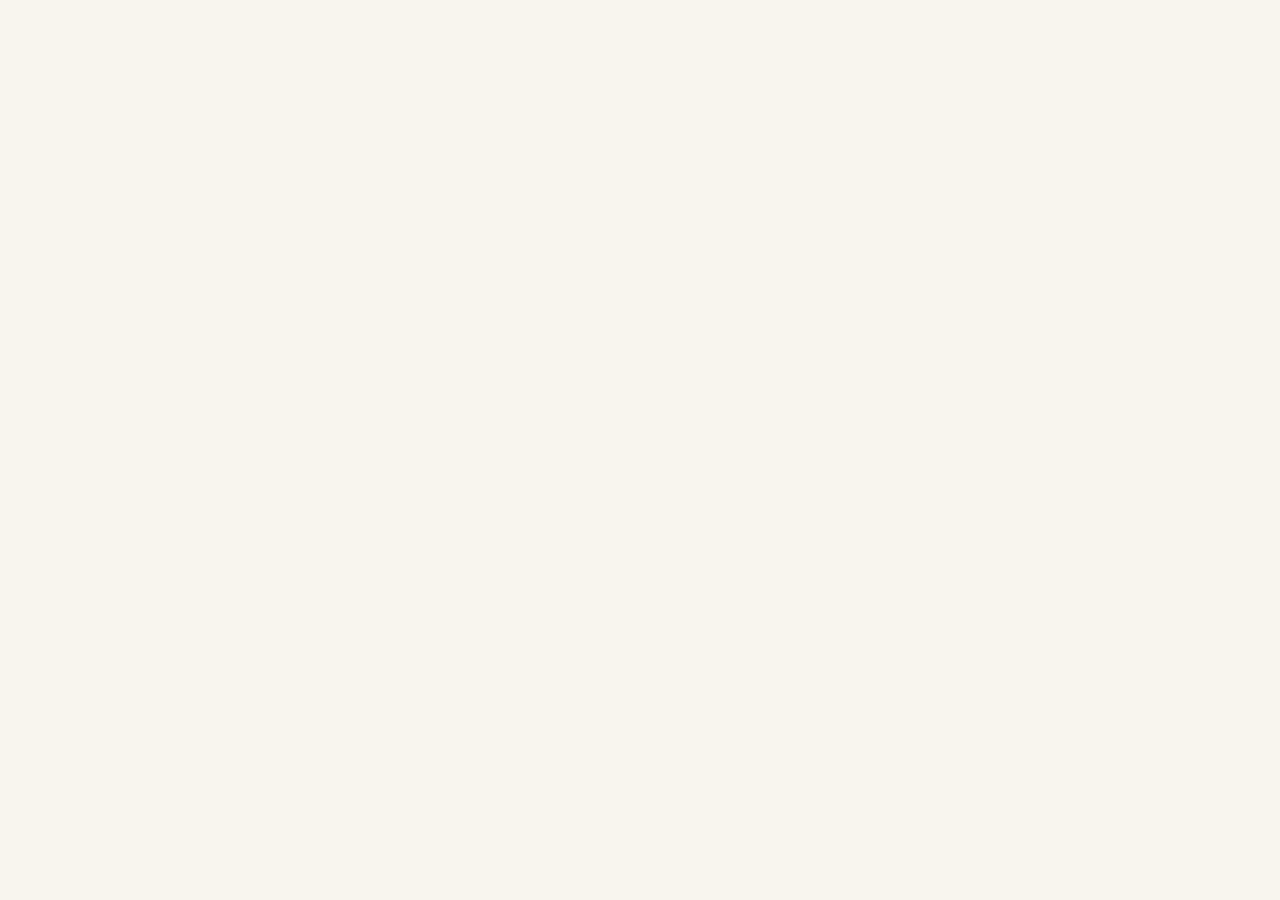
==== index.html @ df0d69bb "Add files via upload" ====
<!DOCTYPE html>
<html lang="de">
<head>
  <meta charset="UTF-8"/>
  <meta name="viewport" content="width=device-width,initial-scale=1.0,viewport-fit=cover"/>
  <meta name="apple-mobile-web-app-capable" content="yes"/>
  <meta name="apple-mobile-web-app-status-bar-style" content="default"/>
  <meta name="apple-mobile-web-app-title" content="Slovenčina"/>
  <title>Slovenčina</title>
  <link rel="apple-touch-icon" href="[data-uri]"/>
  <style>
    *{margin:0;padding:0;box-sizing:border-box;-webkit-tap-highlight-color:transparent;}
    body{background:#F7F5F0;font-family:-apple-system,BlinkMacSystemFont,"Segoe UI","Helvetica Neue",Arial,sans-serif;overscroll-behavior:none;}
    ::-webkit-scrollbar{display:none;}
    @keyframes fi{from{opacity:0}to{opacity:1}}
    .fi{animation:fi 0.2s ease both;}
  </style>
</head>
<body>
<div id="root"></div>
<script src="https://cdnjs.cloudflare.com/ajax/libs/react/18.2.0/umd/react.production.min.js"></script>
<script src="https://cdnjs.cloudflare.com/ajax/libs/react-dom/18.2.0/umd/react-dom.production.min.js"></script>
<script>
const VOCAB = [
  { sk: "červený", de: "rot", cat: "Grundwortschatz", ex: "Farben der Herbst ist rot." },
  { sk: "modrý", de: "blau", cat: "Grundwortschatz", ex: "Obloha je modrá." },
  { sk: "zelený", de: "grün", cat: "Grundwortschatz", ex: "Tráva je zelená." },
  { sk: "žltý", de: "gelb", cat: "Grundwortschatz", ex: "Citrón je žltý." },
  { sk: "čierny", de: "schwarz", cat: "Grundwortschatz", ex: "Mám čiernu mačku." },
  { sk: "biely", de: "weiß", cat: "Grundwortschatz", ex: "Sneh je biely." },
  { sk: "sivý", de: "grau", cat: "Grundwortschatz", ex: "Obloha je sivá." },
  { sk: "hnedý", de: "braun", cat: "Grundwortschatz", ex: "Hnedý chlieb." },
  { sk: "oranžový", de: "orange", cat: "Grundwortschatz", ex: "Oranžová farba." },
  { sk: "ružový", de: "rosa / pink", cat: "Grundwortschatz", ex: "Ružové kvety." },
  { sk: "fialový", de: "lila / violett", cat: "Grundwortschatz", ex: "Fialový šál." },
  { sk: "farba", de: "Farbe", cat: "Grundwortschatz", ex: "Aká je tvoja obľúbená farba?" },
  { sk: "ísť", de: "gehen", cat: "Grundwortschatz", ex: "Idem domov." },
  { sk: "prísť", de: "kommen", cat: "Grundwortschatz", ex: "Príď sem!" },
  { sk: "vidieť", de: "sehen", cat: "Grundwortschatz", ex: "Vidím ho." },
  { sk: "počuť", de: "hören", cat: "Grundwortschatz", ex: "Počujem hudbu." },
  { sk: "hovoriť", de: "sprechen / sagen", cat: "Grundwortschatz", ex: "Hovorím po slovensky." },
  { sk: "čítať", de: "lesen", cat: "Grundwortschatz", ex: "Rád čítam knihy." },
  { sk: "písať", de: "schreiben", cat: "Grundwortschatz", ex: "Píšem email." },
  { sk: "kupovať", de: "kaufen", cat: "Grundwortschatz", ex: "Kupujem jedlo." },
  { sk: "platiť", de: "bezahlen", cat: "Grundwortschatz", ex: "Chcem platiť." },
  { sk: "spať", de: "schlafen", cat: "Grundwortschatz", ex: "Idem spať." },
  { sk: "jesť", de: "essen", cat: "Grundwortschatz", ex: "Rád jem pizzu." },
  { sk: "piť", de: "trinken", cat: "Grundwortschatz", ex: "Pijem vodu." },
  { sk: "otvoriť", de: "öffnen", cat: "Grundwortschatz", ex: "Otvor dvere." },
  { sk: "zatvoriť", de: "schließen", cat: "Grundwortschatz", ex: "Zatvor okno." },
  { sk: "hľadať", de: "suchen", cat: "Grundwortschatz", ex: "Hľadám kľúče." },
  { sk: "nájsť", de: "finden", cat: "Grundwortschatz", ex: "Našiel som to." },
  { sk: "dať", de: "geben", cat: "Grundwortschatz", ex: "Daj mi to." },
  { sk: "vziať", de: "nehmen", cat: "Grundwortschatz", ex: "Vezmi si." },
  { sk: "chcieť", de: "wollen", cat: "Grundwortschatz", ex: "Chcem kávu." },
  { sk: "môcť", de: "können / dürfen", cat: "Grundwortschatz", ex: "Môžem ísť?" },
  { sk: "musieť", de: "müssen", cat: "Grundwortschatz", ex: "Musím ísť." },
  { sk: "vedieť", de: "wissen / können", cat: "Grundwortschatz", ex: "Viem plávať." },
  { sk: "milovať", de: "lieben", cat: "Grundwortschatz", ex: "Milujem ťa." },
  { sk: "páčiť sa", de: "gefallen / mögen", cat: "Grundwortschatz", ex: "Páči sa mi to." },
  { sk: "pomôcť", de: "helfen", cat: "Grundwortschatz", ex: "Pomôž mi!" },
  { sk: "pracovať", de: "arbeiten", cat: "Grundwortschatz", ex: "Pracujem v Bratislave." },
  { sk: "bývať", de: "wohnen", cat: "Grundwortschatz", ex: "Bývam v Rakúsku." },
  { sk: "myslieť", de: "denken / glauben", cat: "Grundwortschatz", ex: "Myslím, že áno." },
  { sk: "veľký", de: "groß", cat: "Grundwortschatz", ex: "Mám veľký dom." },
  { sk: "malý", de: "klein", cat: "Grundwortschatz", ex: "Malé dieťa." },
  { sk: "dobrý", de: "gut", cat: "Grundwortschatz", ex: "Dobrý deň!" },
  { sk: "zlý", de: "schlecht / böse", cat: "Grundwortschatz", ex: "Zlé počasie." },
  { sk: "nový", de: "neu", cat: "Grundwortschatz", ex: "Nové auto." },
  { sk: "starý", de: "alt", cat: "Grundwortschatz", ex: "Starý dom." },
  { sk: "rýchly", de: "schnell", cat: "Grundwortschatz", ex: "Rýchle auto." },
  { sk: "pomalý", de: "langsam", cat: "Grundwortschatz", ex: "Pomalý vlak." },
  { sk: "drahý", de: "teuer", cat: "Grundwortschatz", ex: "Je to príliš drahé." },
  { sk: "lacný", de: "günstig / billig", cat: "Grundwortschatz", ex: "Lacné jedlo." },
  { sk: "pekný", de: "schön", cat: "Grundwortschatz", ex: "Pekný deň!" },
  { sk: "škaredý", de: "hässlich", cat: "Grundwortschatz", ex: "Škaredé počasie." },
  { sk: "teplý", de: "warm", cat: "Grundwortschatz", ex: "Teplá voda." },
  { sk: "studený", de: "kalt", cat: "Grundwortschatz", ex: "Studené pivo." },
  { sk: "ťažký", de: "schwer", cat: "Grundwortschatz", ex: "Ťažká taška." },
  { sk: "ľahký", de: "leicht / einfach", cat: "Grundwortschatz", ex: "Ľahká úloha." },
  { sk: "správny", de: "richtig", cat: "Grundwortschatz", ex: "Správna odpoveď." },
  { sk: "nesprávny", de: "falsch", cat: "Grundwortschatz", ex: "Nesprávna cesta." },
  { sk: "plný", de: "voll", cat: "Grundwortschatz", ex: "Plný pohár." },
  { sk: "prázdny", de: "leer", cat: "Grundwortschatz", ex: "Prázdna fľaša." },
  { sk: "tu", de: "hier", cat: "Grundwortschatz", ex: "Som tu." },
  { sk: "tam", de: "dort / da", cat: "Grundwortschatz", ex: "Je tam." },
  { sk: "hore", de: "oben / rauf", cat: "Grundwortschatz", ex: "Choď hore." },
  { sk: "dole", de: "unten / runter", cat: "Grundwortschatz", ex: "Choď dole." },
  { sk: "vľavo", de: "links", cat: "Grundwortschatz", ex: "Odbočte vľavo." },
  { sk: "vpravo", de: "rechts", cat: "Grundwortschatz", ex: "Odbočte vpravo." },
  { sk: "rovno", de: "geradeaus", cat: "Grundwortschatz", ex: "Choďte rovno." },
  { sk: "vedľa", de: "neben", cat: "Grundwortschatz", ex: "Sedí vedľa mňa." },
  { sk: "pred", de: "vor", cat: "Grundwortschatz", ex: "Stojím pred domom." },
  { sk: "za", de: "hinter", cat: "Grundwortschatz", ex: "Je za rohom." },
  { sk: "medzi", de: "zwischen", cat: "Grundwortschatz", ex: "Medzi dvoma domami." },
  { sk: "naproti", de: "gegenüber", cat: "Grundwortschatz", ex: "Naproti stanici." },
  { sk: "všetko", de: "alles", cat: "Grundwortschatz", ex: "Všetko je v poriadku." },
  { sk: "nič", de: "nichts", cat: "Grundwortschatz", ex: "Nič neviem." },
  { sk: "niečo", de: "etwas", cat: "Grundwortschatz", ex: "Niečo zjem." },
  { sk: "veľa", de: "viel / viele", cat: "Grundwortschatz", ex: "Veľa ľudí." },
  { sk: "málo", de: "wenig", cat: "Grundwortschatz", ex: "Málo času." },
  { sk: "viac", de: "mehr", cat: "Grundwortschatz", ex: "Chcem viac." },
  { sk: "dosť", de: "genug", cat: "Grundwortschatz", ex: "Mám dosť." },
  { sk: "každý", de: "jeder / alle", cat: "Grundwortschatz", ex: "Každý deň." },
  { sk: "niekto", de: "jemand", cat: "Grundwortschatz", ex: "Niekto volá." },
  { sk: "nikto", de: "niemand", cat: "Grundwortschatz", ex: "Nikto tu nie je." },
  { sk: "tento", de: "dieser / dieses", cat: "Grundwortschatz", ex: "Tento dom." },
  { sk: "tamten", de: "jener / jenes", cat: "Grundwortschatz", ex: "Tamten muž." },
  { sk: "Slovensko", de: "Slowakei", cat: "Grundwortschatz", ex: "Som zo Slovenska." },
  { sk: "Rakúsko", de: "Österreich", cat: "Grundwortschatz", ex: "Bývam v Rakúsku." },
  { sk: "Nemecko", de: "Deutschland", cat: "Grundwortschatz", ex: "Idem do Nemecka." },
  { sk: "Česko", de: "Tschechien", cat: "Grundwortschatz", ex: "Praha je v Česku." },
  { sk: "Maďarsko", de: "Ungarn", cat: "Grundwortschatz", ex: "Budapešť je v Maďarsku." },
  { sk: "po slovensky", de: "auf Slowakisch", cat: "Grundwortschatz", ex: "Hovorím po slovensky." },
  { sk: "po nemecky", de: "auf Deutsch", cat: "Grundwortschatz", ex: "Hovorím po nemecky." },
  { sk: "po anglicky", de: "auf Englisch", cat: "Grundwortschatz", ex: "Hovorí po anglicky." },
  { sk: "jazyk", de: "Sprache", cat: "Grundwortschatz", ex: "Aký jazyk hovoríš?" },
  { sk: "cudzinec", de: "Ausländer", cat: "Grundwortschatz", ex: "Som cudzinec." },
  { sk: "prekladať", de: "übersetzen", cat: "Grundwortschatz", ex: "Môžeš prekladať?" },
  { sk: "slovo", de: "Wort", cat: "Grundwortschatz", ex: "Aké je slovenské slovo?" },
  { sk: "Ahoj", de: "Hallo", cat: "Begrüßung & Alltag", ex: "Ahoj, ako sa máš?" },
  { sk: "Dobrý deň", de: "Guten Tag", cat: "Begrüßung & Alltag", ex: "Dobrý deň, pán Novák." },
  { sk: "Dobré ráno", de: "Guten Morgen", cat: "Begrüßung & Alltag", ex: "Dobré ráno, dobre si spal?" },
  { sk: "Dobrý večer", de: "Guten Abend", cat: "Begrüßung & Alltag", ex: "Dobrý večer, vitajte!" },
  { sk: "Dovidenia", de: "Auf Wiedersehen", cat: "Begrüßung & Alltag", ex: "Dovidenia, zajtra!" },
  { sk: "Čau", de: "Tschüss / Hi", cat: "Begrüßung & Alltag", ex: "Čau, uvidíme sa!" },
  { sk: "Dobrú noc", de: "Gute Nacht", cat: "Begrüßung & Alltag", ex: "Dobrú noc, sladké sny." },
  { sk: "Ďakujem", de: "Danke", cat: "Begrüßung & Alltag", ex: "Ďakujem veľmi pekne!" },
  { sk: "Prosím", de: "Bitte / Gern geschehen", cat: "Begrüßung & Alltag", ex: "Prosím, pomôžte mi." },
  { sk: "Prepáčte", de: "Entschuldigung", cat: "Begrüßung & Alltag", ex: "Prepáčte, kde je záchod?" },
  { sk: "Ospravedlňujem sa", de: "Es tut mir leid", cat: "Begrüßung & Alltag", ex: "Ospravedlňujem sa za meškanie." },
  { sk: "Áno", de: "Ja", cat: "Begrüßung & Alltag", ex: "Áno, rozumiem." },
  { sk: "Nie", de: "Nein", cat: "Begrüßung & Alltag", ex: "Nie, ďakujem." },
  { sk: "Možno", de: "Vielleicht", cat: "Begrüßung & Alltag", ex: "Možno prídem zajtra." },
  { sk: "Samozrejme", de: "Natürlich", cat: "Begrüßung & Alltag", ex: "Samozrejme, pomôžem ti." },
  { sk: "Nech sa páči", de: "Bitte sehr / Hier bitte", cat: "Begrüßung & Alltag", ex: "Nech sa páči, vaša káva." },
  { sk: "Ako sa máš?", de: "Wie geht es dir?", cat: "Begrüßung & Alltag", ex: "Ahoj, ako sa máš?" },
  { sk: "Dobre, ďakujem", de: "Gut, danke", cat: "Begrüßung & Alltag", ex: "Dobre, ďakujem, a ty?" },
  { sk: "Výborne", de: "Ausgezeichnet", cat: "Begrüßung & Alltag", ex: "Cítim sa výborne." },
  { sk: "Nie veľmi dobre", de: "Nicht so gut", cat: "Begrüßung & Alltag", ex: "Dnes sa cítim nie veľmi dobre." },
  { sk: "Vitajte", de: "Willkommen", cat: "Begrüßung & Alltag", ex: "Vitajte v Bratislave!" },
  { sk: "Na zdravie", de: "Gesundheit / Prost", cat: "Begrüßung & Alltag", ex: "Na zdravie!" },
  { sk: "Veľa šťastia", de: "Viel Glück", cat: "Begrüßung & Alltag", ex: "Veľa šťastia na skúške!" },
  { sk: "Všetko najlepšie", de: "Alles Gute", cat: "Begrüßung & Alltag", ex: "Všetko najlepšie k narodeninám!" },
  { sk: "Teší ma", de: "Freut mich", cat: "Begrüßung & Alltag", ex: "Teší ma, som Anna." },
  { sk: "Ako sa voláš?", de: "Wie heißt du?", cat: "Begrüßung & Alltag", ex: "Ahoj, ako sa voláš?" },
  { sk: "Volám sa...", de: "Ich heiße...", cat: "Begrüßung & Alltag", ex: "Volám sa Marek." },
  { sk: "Odkiaľ si?", de: "Woher bist du?", cat: "Begrüßung & Alltag", ex: "Odkiaľ si? Som z Viedne." },
  { sk: "Nerozumiem", de: "Ich verstehe nicht", cat: "Begrüßung & Alltag", ex: "Prepáčte, nerozumiem." },
  { sk: "Môžete to zopakovať?", de: "Können Sie das wiederholen?", cat: "Begrüßung & Alltag", ex: "Môžete to zopakovať pomalšie?" },
  { sk: "Hovoríte po nemecky?", de: "Sprechen Sie Deutsch?", cat: "Begrüßung & Alltag", ex: "Hovoríte po nemecky?" },
  { sk: "Pomaly, prosím", de: "Langsam, bitte", cat: "Begrüßung & Alltag", ex: "Hovorte pomaly, prosím." },
  { sk: "Rozumiem", de: "Ich verstehe", cat: "Begrüßung & Alltag", ex: "Áno, teraz rozumiem." },
  { sk: "Neviem", de: "Ich weiß nicht", cat: "Begrüßung & Alltag", ex: "Neviem, kde je stanica." },
  { sk: "Pomôžte mi", de: "Helfen Sie mir", cat: "Begrüßung & Alltag", ex: "Pomôžte mi, prosím!" },
  { sk: "Kde je...?", de: "Wo ist...?", cat: "Begrüßung & Alltag", ex: "Kde je záchod?" },
  { sk: "Koľko stojí?", de: "Was kostet das?", cat: "Begrüßung & Alltag", ex: "Koľko stojí toto?" },
  { sk: "Zavolajte políciu!", de: "Rufen Sie die Polizei!", cat: "Begrüßung & Alltag", ex: "Zavolajte políciu!" },
  { sk: "Potrebujem lekára", de: "Ich brauche einen Arzt", cat: "Begrüßung & Alltag", ex: "Potrebujem lekára!" },
  { sk: "Šťastnú cestu", de: "Gute Reise", cat: "Begrüßung & Alltag", ex: "Šťastnú cestu a opatruj sa." },
  { sk: "Rodina", de: "Familie", cat: "Menschen & Familie", ex: "Mám veľkú rodinu." },
  { sk: "Mama", de: "Mutter / Mama", cat: "Menschen & Familie", ex: "Moja mama je učiteľka." },
  { sk: "Otec", de: "Vater", cat: "Menschen & Familie", ex: "Môj otec pracuje v Bratislave." },
  { sk: "Syn", de: "Sohn", cat: "Menschen & Familie", ex: "Môj syn má päť rokov." },
  { sk: "Dcéra", de: "Tochter", cat: "Menschen & Familie", ex: "Naša dcéra chodí do školy." },
  { sk: "Brat", de: "Bruder", cat: "Menschen & Familie", ex: "Môj brat býva v Košiciach." },
  { sk: "Sestra", de: "Schwester", cat: "Menschen & Familie", ex: "Mám jednu sestru." },
  { sk: "Starý otec", de: "Großvater / Opa", cat: "Menschen & Familie", ex: "Starý otec rozpráva príbehy." },
  { sk: "Stará mama", de: "Großmutter / Oma", cat: "Menschen & Familie", ex: "Stará mama pečie koláče." },
  { sk: "Strýko", de: "Onkel", cat: "Menschen & Familie", ex: "Strýko príde cez víkend." },
  { sk: "Teta", de: "Tante", cat: "Menschen & Familie", ex: "Teta Marta je veselá." },
  { sk: "Manžel", de: "Ehemann", cat: "Menschen & Familie", ex: "Môj manžel varí výborne." },
  { sk: "Manželka", de: "Ehefrau", cat: "Menschen & Familie", ex: "Manželka pracuje v nemocnici." },
  { sk: "Priateľ", de: "Freund (m)", cat: "Menschen & Familie", ex: "Môj priateľ je vtipný." },
  { sk: "Priateľka", de: "Freundin (f)", cat: "Menschen & Familie", ex: "Moja priateľka býva blízko." },
  { sk: "Sused", de: "Nachbar", cat: "Menschen & Familie", ex: "Sused je veľmi milý." },
  { sk: "Kolega", de: "Kollege", cat: "Menschen & Familie", ex: "Môj kolega je z Poľska." },
  { sk: "Šéf", de: "Chef / Boss", cat: "Menschen & Familie", ex: "Šéf prišiel neskoro." },
  { sk: "Dieťa", de: "Kind", cat: "Menschen & Familie", ex: "Toto dieťa je roztomilé." },
  { sk: "Chlapec", de: "Junge / Bub", cat: "Menschen & Familie", ex: "Ten chlapec hrá futbal." },
  { sk: "Dievča", de: "Mädchen", cat: "Menschen & Familie", ex: "Dievča spieva krásne." },
  { sk: "Muž", de: "Mann", cat: "Menschen & Familie", ex: "Ten muž je vysoký." },
  { sk: "Žena", de: "Frau", cat: "Menschen & Familie", ex: "Táto žena je lekárka." },
  { sk: "Mladý", de: "jung", cat: "Menschen & Familie", ex: "Je ešte mladý." },
  { sk: "Milý", de: "nett / lieb", cat: "Menschen & Familie", ex: "Je veľmi milý človek." },
  { sk: "Sympatický", de: "sympathisch", cat: "Menschen & Familie", ex: "Moja kolegyňa je sympatická." },
  { sk: "Ženatý / Vydatá", de: "verheiratet", cat: "Menschen & Familie", ex: "Sme ženatí päť rokov." },
  { sk: "Slobodný", de: "ledig", cat: "Menschen & Familie", ex: "Som slobodný." },
  { sk: "Rozvedený", de: "geschieden", cat: "Menschen & Familie", ex: "Je rozvedený." },
  { sk: "Svokra", de: "Schwiegermutter", cat: "Menschen & Familie", ex: "Svokra nás navštívi v sobotu." },
  { sk: "Svokor", de: "Schwiegervater", cat: "Menschen & Familie", ex: "Svokor rád číta." },
  { sk: "Bratranec", de: "Cousin", cat: "Menschen & Familie", ex: "Môj bratranec je lekár." },
  { sk: "Sesternica", de: "Cousine", cat: "Menschen & Familie", ex: "Sesternica žije v zahraničí." },
  { sk: "Suseda", de: "Nachbarin", cat: "Menschen & Familie", ex: "Suseda nám pomohla." },
  { sk: "Človek", de: "Mensch / Person", cat: "Menschen & Familie", ex: "Je to dobrý človek." },
  { sk: "Ľudia", de: "Menschen / Leute", cat: "Menschen & Familie", ex: "Veľa ľudí." },
  { sk: "Turista", de: "Tourist", cat: "Menschen & Familie", ex: "Sme turisti." },
  { sk: "Lekár", de: "Arzt / Ärztin", cat: "Menschen & Familie", ex: "Idem k lekárovi." },
  { sk: "Učiteľ", de: "Lehrer / Lehrerin", cat: "Menschen & Familie", ex: "Môj učiteľ je prísny." },
  { sk: "Právnik", de: "Anwalt / Anwältin", cat: "Menschen & Familie", ex: "Potrebujem právnika." },
  { sk: "Jeden", de: "eins (1)", cat: "Zahlen, Zeit & Datum", ex: "Mám jedného brata." },
  { sk: "Dva", de: "zwei (2)", cat: "Zahlen, Zeit & Datum", ex: "Dva kávy, prosím." },
  { sk: "Tri", de: "drei (3)", cat: "Zahlen, Zeit & Datum", ex: "Tri dni." },
  { sk: "Štyri", de: "vier (4)", cat: "Zahlen, Zeit & Datum", ex: "Štyri hodiny." },
  { sk: "Päť", de: "fünf (5)", cat: "Zahlen, Zeit & Datum", ex: "Päť minút." },
  { sk: "Šesť", de: "sechs (6)", cat: "Zahlen, Zeit & Datum", ex: "O šesť hodín." },
  { sk: "Sedem", de: "sieben (7)", cat: "Zahlen, Zeit & Datum", ex: "Sedem dní v týždni." },
  { sk: "Osem", de: "acht (8)", cat: "Zahlen, Zeit & Datum", ex: "Osem euro." },
  { sk: "Deväť", de: "neun (9)", cat: "Zahlen, Zeit & Datum", ex: "Deväť ráno." },
  { sk: "Desať", de: "zehn (10)", cat: "Zahlen, Zeit & Datum", ex: "Desať minút." },
  { sk: "Jedenásť", de: "elf (11)", cat: "Zahlen, Zeit & Datum", ex: "Jedenásť hodín." },
  { sk: "Dvanásť", de: "zwölf (12)", cat: "Zahlen, Zeit & Datum", ex: "Dvanásť mesiacov." },
  { sk: "Pätnásť", de: "fünfzehn (15)", cat: "Zahlen, Zeit & Datum", ex: "O pätnásť minút." },
  { sk: "Dvadsať", de: "zwanzig (20)", cat: "Zahlen, Zeit & Datum", ex: "Dvadsať rokov." },
  { sk: "Tridsať", de: "dreißig (30)", cat: "Zahlen, Zeit & Datum", ex: "Tridsať eur." },
  { sk: "Päťdesiat", de: "fünfzig (50)", cat: "Zahlen, Zeit & Datum", ex: "Päťdesiat centov." },
  { sk: "Sto", de: "hundert (100)", cat: "Zahlen, Zeit & Datum", ex: "Sto eur." },
  { sk: "Tisíc", de: "tausend (1000)", cat: "Zahlen, Zeit & Datum", ex: "Tisíc kilometrov." },
  { sk: "Dnes", de: "heute", cat: "Zahlen, Zeit & Datum", ex: "Dnes je pondelok." },
  { sk: "Zajtra", de: "morgen", cat: "Zahlen, Zeit & Datum", ex: "Zajtra prídem." },
  { sk: "Včera", de: "gestern", cat: "Zahlen, Zeit & Datum", ex: "Včera som bol chorý." },
  { sk: "Teraz", de: "jetzt / gerade", cat: "Zahlen, Zeit & Datum", ex: "Teraz idem domov." },
  { sk: "Neskôr", de: "später", cat: "Zahlen, Zeit & Datum", ex: "Zavolám neskôr." },
  { sk: "Ráno", de: "Morgen (Tageszeit)", cat: "Zahlen, Zeit & Datum", ex: "Ráno pijem kávu." },
  { sk: "Poludnie", de: "Mittag", cat: "Zahlen, Zeit & Datum", ex: "Na poludnie ideme jesť." },
  { sk: "Večer", de: "Abend", cat: "Zahlen, Zeit & Datum", ex: "Večer pozeráme film." },
  { sk: "Noc", de: "Nacht", cat: "Zahlen, Zeit & Datum", ex: "V noci je ticho." },
  { sk: "Hodina", de: "Stunde / Uhr", cat: "Zahlen, Zeit & Datum", ex: "Koľko je hodín?" },
  { sk: "Minúta", de: "Minute", cat: "Zahlen, Zeit & Datum", ex: "Päť minút." },
  { sk: "Pondelok", de: "Montag", cat: "Zahlen, Zeit & Datum", ex: "V pondelok mám stretnutie." },
  { sk: "Utorok", de: "Dienstag", cat: "Zahlen, Zeit & Datum", ex: "V utorok prídem." },
  { sk: "Streda", de: "Mittwoch", cat: "Zahlen, Zeit & Datum", ex: "V stredu prídem." },
  { sk: "Štvrtok", de: "Donnerstag", cat: "Zahlen, Zeit & Datum", ex: "V štvrtok mám voľno." },
  { sk: "Piatok", de: "Freitag", cat: "Zahlen, Zeit & Datum", ex: "V piatok ideme von." },
  { sk: "Sobota", de: "Samstag", cat: "Zahlen, Zeit & Datum", ex: "V sobotu relaxujem." },
  { sk: "Nedeľa", de: "Sonntag", cat: "Zahlen, Zeit & Datum", ex: "V nedeľu sme doma." },
  { sk: "Mesiac", de: "Monat", cat: "Zahlen, Zeit & Datum", ex: "Budúci mesiac." },
  { sk: "Rok", de: "Jahr", cat: "Zahlen, Zeit & Datum", ex: "Tento rok." },
  { sk: "Deň", de: "Tag", cat: "Zahlen, Zeit & Datum", ex: "Každý deň." },
  { sk: "Týždeň", de: "Woche", cat: "Zahlen, Zeit & Datum", ex: "Tento týždeň." },
  { sk: "Jedlo", de: "Essen / Speise", cat: "Essen & Trinken", ex: "Jedlo je výborné." },
  { sk: "Voda", de: "Wasser", cat: "Essen & Trinken", ex: "Dajte mi vodu, prosím." },
  { sk: "Káva", de: "Kaffee", cat: "Essen & Trinken", ex: "Jednu kávu, prosím." },
  { sk: "Čaj", de: "Tee", cat: "Essen & Trinken", ex: "Chcem čaj s citrónom." },
  { sk: "Pivo", de: "Bier", cat: "Essen & Trinken", ex: "Dve pivá, prosím." },
  { sk: "Víno", de: "Wein", cat: "Essen & Trinken", ex: "Červené alebo biele víno?" },
  { sk: "Džús", de: "Saft", cat: "Essen & Trinken", ex: "Pomarančový džús." },
  { sk: "Chlieb", de: "Brot", cat: "Essen & Trinken", ex: "Kúpil som chlieb." },
  { sk: "Mäso", de: "Fleisch", cat: "Essen & Trinken", ex: "Njem mäso." },
  { sk: "Kura", de: "Hühnchen", cat: "Essen & Trinken", ex: "Kura s ryžou." },
  { sk: "Ryba", de: "Fisch", cat: "Essen & Trinken", ex: "Dnes mám rybu." },
  { sk: "Polievka", de: "Suppe", cat: "Essen & Trinken", ex: "Tanier polievky, prosím." },
  { sk: "Šalát", de: "Salat", cat: "Essen & Trinken", ex: "Grécky šalát." },
  { sk: "Cestoviny", de: "Nudeln / Pasta", cat: "Essen & Trinken", ex: "Milujem cestoviny." },
  { sk: "Ryža", de: "Reis", cat: "Essen & Trinken", ex: "Ryža s kuracím mäsom." },
  { sk: "Zemiaky", de: "Kartoffeln", cat: "Essen & Trinken", ex: "Pečené zemiaky." },
  { sk: "Zelenina", de: "Gemüse", cat: "Essen & Trinken", ex: "Čerstvá zelenina." },
  { sk: "Ovocie", de: "Obst", cat: "Essen & Trinken", ex: "Čerstvé ovocie." },
  { sk: "Jablko", de: "Apfel", cat: "Essen & Trinken", ex: "Jedno jablko." },
  { sk: "Banán", de: "Banane", cat: "Essen & Trinken", ex: "Banán je zdravý." },
  { sk: "Syr", de: "Käse", cat: "Essen & Trinken", ex: "Sandwich so syrom." },
  { sk: "Vajce", de: "Ei", cat: "Essen & Trinken", ex: "Vajce na tvrdo." },
  { sk: "Maslo", de: "Butter", cat: "Essen & Trinken", ex: "Chlieb s maslom." },
  { sk: "Soľ", de: "Salz", cat: "Essen & Trinken", ex: "Dajte mi soľ, prosím." },
  { sk: "Cukor", de: "Zucker", cat: "Essen & Trinken", ex: "Káva bez cukru." },
  { sk: "Jedálny lístok", de: "Speisekarte", cat: "Essen & Trinken", ex: "Môžem mať jedálny lístok?" },
  { sk: "Čašník", de: "Kellner", cat: "Essen & Trinken", ex: "Čašník, prosím!" },
  { sk: "Účet", de: "Rechnung", cat: "Essen & Trinken", ex: "Môžem mať účet?" },
  { sk: "Stôl", de: "Tisch", cat: "Essen & Trinken", ex: "Stôl pre dvoch, prosím." },
  { sk: "Rezervácia", de: "Reservierung", cat: "Essen & Trinken", ex: "Mám rezerváciu." },
  { sk: "Vegetarián", de: "Vegetarier/in", cat: "Essen & Trinken", ex: "Som vegetarián." },
  { sk: "Alergický na", de: "allergisch auf", cat: "Essen & Trinken", ex: "Som alergický na orechy." },
  { sk: "Chutné", de: "lecker / schmackhaft", cat: "Essen & Trinken", ex: "Jedlo je veľmi chutné." },
  { sk: "Horúce", de: "heiß", cat: "Essen & Trinken", ex: "Je to príliš horúce." },
  { sk: "Studené", de: "kalt", cat: "Essen & Trinken", ex: "Polievka je studená." },
  { sk: "Dezert", de: "Dessert / Nachtisch", cat: "Essen & Trinken", ex: "Dáte si dezert?" },
  { sk: "Zmrzlina", de: "Eis / Speiseeis", cat: "Essen & Trinken", ex: "Dve gule zmrzliny." },
  { sk: "Pohár", de: "Glas", cat: "Essen & Trinken", ex: "Pohár vody." },
  { sk: "Fľaša", de: "Flasche", cat: "Essen & Trinken", ex: "Fľaša vína." },
  { sk: "Raňajky", de: "Frühstück", cat: "Essen & Trinken", ex: "Kedy sú raňajky?" },
  { sk: "Vlak", de: "Zug", cat: "Reisen & Transport", ex: "Vlak má meškanie." },
  { sk: "Autobus", de: "Bus", cat: "Reisen & Transport", ex: "Autobus číslo päť." },
  { sk: "Auto", de: "Auto", cat: "Reisen & Transport", ex: "Mám nové auto." },
  { sk: "Taxík", de: "Taxi", cat: "Reisen & Transport", ex: "Zavolajte mi taxík." },
  { sk: "Lietadlo", de: "Flugzeug", cat: "Reisen & Transport", ex: "Lietadlo odlieta o ôsmej." },
  { sk: "Bicykel", de: "Fahrrad", cat: "Reisen & Transport", ex: "Idem na bicykli." },
  { sk: "Stanica", de: "Bahnhof", cat: "Reisen & Transport", ex: "Kde je stanica?" },
  { sk: "Letisko", de: "Flughafen", cat: "Reisen & Transport", ex: "Letisko je ďaleko." },
  { sk: "Zastávka", de: "Haltestelle", cat: "Reisen & Transport", ex: "Kde je najbližšia zastávka?" },
  { sk: "Lístok", de: "Ticket / Fahrkarte", cat: "Reisen & Transport", ex: "Jeden lístok do Bratislavy." },
  { sk: "Cestovný pas", de: "Reisepass", cat: "Reisen & Transport", ex: "Potrebujem cestovný pas." },
  { sk: "Hotel", de: "Hotel", cat: "Reisen & Transport", ex: "Hľadám hotel." },
  { sk: "Izba", de: "Zimmer", cat: "Reisen & Transport", ex: "Izba pre dvoch." },
  { sk: "Mapa", de: "Karte / Stadtplan", cat: "Reisen & Transport", ex: "Máte mapu mesta?" },
  { sk: "Adresa", de: "Adresse", cat: "Reisen & Transport", ex: "Aká je vaša adresa?" },
  { sk: "Ulica", de: "Straße", cat: "Reisen & Transport", ex: "Na ktorej ulici?" },
  { sk: "Námestie", de: "Platz", cat: "Reisen & Transport", ex: "Hlavné námestie." },
  { sk: "Most", de: "Brücke", cat: "Reisen & Transport", ex: "Prejdite cez most." },
  { sk: "Ďaleko", de: "weit", cat: "Reisen & Transport", ex: "Je to ďaleko?" },
  { sk: "Blízko", de: "nah / in der Nähe", cat: "Reisen & Transport", ex: "Je to blízko." },
  { sk: "Odchod", de: "Abfahrt / Abflug", cat: "Reisen & Transport", ex: "Kedy je odchod vlaku?" },
  { sk: "Príchod", de: "Ankunft", cat: "Reisen & Transport", ex: "Príchod o 14:00." },
  { sk: "Meškanie", de: "Verspätung", cat: "Reisen & Transport", ex: "Vlak má meškanie." },
  { sk: "Parkovisko", de: "Parkplatz", cat: "Reisen & Transport", ex: "Kde je parkovisko?" },
  { sk: "Batožina", de: "Gepäck", cat: "Reisen & Transport", ex: "Moja batožina je ťažká." },
  { sk: "Dovolenka", de: "Urlaub", cat: "Reisen & Transport", ex: "Ideme na dovolenku." },
  { sk: "Výlet", de: "Ausflug", cat: "Reisen & Transport", ex: "Plánujeme výlet." },
  { sk: "Hranica", de: "Grenze", cat: "Reisen & Transport", ex: "Sme na hranici." },
  { sk: "Recepcia", de: "Rezeption", cat: "Reisen & Transport", ex: "Zaregistrujem sa na recepcii." },
  { sk: "Benzín", de: "Benzin", cat: "Reisen & Transport", ex: "Potrebujem benzín." },
  { sk: "Semafor", de: "Ampel", cat: "Reisen & Transport", ex: "Zastavte na semafore." },
  { sk: "Diaľnica", de: "Autobahn", cat: "Reisen & Transport", ex: "Jazdíme po diaľnici." },
  { sk: "Rieka", de: "Fluss", cat: "Reisen & Transport", ex: "Dunaj je veľká rieka." },
  { sk: "Hora", de: "Berg", cat: "Reisen & Transport", ex: "Ideme na horu." },
  { sk: "More", de: "Meer", cat: "Reisen & Transport", ex: "Ideme k moru." },
  { sk: "Mesto", de: "Stadt", cat: "Reisen & Transport", ex: "Bratislava je hlavné mesto." },
  { sk: "Dedina", de: "Dorf", cat: "Reisen & Transport", ex: "Malá dedina." },
  { sk: "Turistika", de: "Wandern / Tourismus", cat: "Reisen & Transport", ex: "Rád robím turistiku." },
  { sk: "Ubytovanie", de: "Unterkunft", cat: "Reisen & Transport", ex: "Hľadám ubytovanie." },
  { sk: "Colnica", de: "Zoll", cat: "Reisen & Transport", ex: "Colnica je tu." },
  { sk: "Dom", de: "Haus", cat: "Wohnen & Einkaufen", ex: "Môj dom je veľký." },
  { sk: "Byt", de: "Wohnung", cat: "Wohnen & Einkaufen", ex: "Hľadám byt v centre." },
  { sk: "Kuchyňa", de: "Küche", cat: "Wohnen & Einkaufen", ex: "Varím v kuchyni." },
  { sk: "Kúpeľňa", de: "Badezimmer", cat: "Wohnen & Einkaufen", ex: "Kúpeľňa je vpravo." },
  { sk: "Záchod", de: "Toilette / WC", cat: "Wohnen & Einkaufen", ex: "Kde je záchod?" },
  { sk: "Spálňa", de: "Schlafzimmer", cat: "Wohnen & Einkaufen", ex: "Spálňa je tichá." },
  { sk: "Obývačka", de: "Wohnzimmer", cat: "Wohnen & Einkaufen", ex: "Sedíme v obývačke." },
  { sk: "Balkón", de: "Balkon", cat: "Wohnen & Einkaufen", ex: "Máme krásny balkón." },
  { sk: "Záhrada", de: "Garten", cat: "Wohnen & Einkaufen", ex: "Záhrada je plná kvetov." },
  { sk: "Dvere", de: "Tür", cat: "Wohnen & Einkaufen", ex: "Zatvor dvere, prosím." },
  { sk: "Okno", de: "Fenster", cat: "Wohnen & Einkaufen", ex: "Otvor okno." },
  { sk: "Kľúč", de: "Schlüssel", cat: "Wohnen & Einkaufen", ex: "Zabudol som kľúč." },
  { sk: "Nájom", de: "Miete", cat: "Wohnen & Einkaufen", ex: "Koľko je nájom?" },
  { sk: "Poschodie", de: "Stockwerk / Etage", cat: "Wohnen & Einkaufen", ex: "Bývam na treťom poschodí." },
  { sk: "Výťah", de: "Aufzug / Lift", cat: "Wohnen & Einkaufen", ex: "Výťah nefunguje." },
  { sk: "Posteľ", de: "Bett", cat: "Wohnen & Einkaufen", ex: "Idem do postele." },
  { sk: "Stôl", de: "Tisch", cat: "Wohnen & Einkaufen", ex: "Stôl je pri okne." },
  { sk: "Stolička", de: "Stuhl", cat: "Wohnen & Einkaufen", ex: "Sadni si na stoličku." },
  { sk: "Skriňa", de: "Schrank", cat: "Wohnen & Einkaufen", ex: "Oblečenie je v skrini." },
  { sk: "Chladnička", de: "Kühlschrank", cat: "Wohnen & Einkaufen", ex: "Daj mlieko do chladničky." },
  { sk: "Sporák", de: "Herd", cat: "Wohnen & Einkaufen", ex: "Varím na sporáku." },
  { sk: "Televízor", de: "Fernseher", cat: "Wohnen & Einkaufen", ex: "Pozeráme televízor." },
  { sk: "Počítač", de: "Computer", cat: "Wohnen & Einkaufen", ex: "Pracujem na počítači." },
  { sk: "Mobil", de: "Handy / Mobiltelefon", cat: "Wohnen & Einkaufen", ex: "Kde je môj mobil?" },
  { sk: "Nabíjačka", de: "Ladekabel", cat: "Wohnen & Einkaufen", ex: "Potrebujem nabíjačku." },
  { sk: "Práca", de: "Arbeit", cat: "Wohnen & Einkaufen", ex: "Idem do práce." },
  { sk: "Škola", de: "Schule", cat: "Wohnen & Einkaufen", ex: "Deti idú do školy." },
  { sk: "Nemocnica", de: "Krankenhaus", cat: "Wohnen & Einkaufen", ex: "Idem do nemocnice." },
  { sk: "Lekáreň", de: "Apotheke", cat: "Wohnen & Einkaufen", ex: "Kde je lekáreň?" },
  { sk: "Pošta", de: "Post / Postamt", cat: "Wohnen & Einkaufen", ex: "Idem na poštu." },
  { sk: "Banka", de: "Bank", cat: "Wohnen & Einkaufen", ex: "Kde je najbližšia banka?" },
  { sk: "Obchod", de: "Geschäft / Laden", cat: "Wohnen & Einkaufen", ex: "Kde je obchod?" },
  { sk: "Supermarket", de: "Supermarkt", cat: "Wohnen & Einkaufen", ex: "Idem do supermarketu." },
  { sk: "Cena", de: "Preis", cat: "Wohnen & Einkaufen", ex: "Aká je cena?" },
  { sk: "Lacný", de: "günstig / billig", cat: "Wohnen & Einkaufen", ex: "Je to veľmi lacné." },
  { sk: "Drahý", de: "teuer", cat: "Wohnen & Einkaufen", ex: "Je to príliš drahé." },
  { sk: "Zľava", de: "Rabatt", cat: "Wohnen & Einkaufen", ex: "Máte nejakú zľavu?" },
  { sk: "Výpredaj", de: "Ausverkauf / Sale", cat: "Wohnen & Einkaufen", ex: "Je výpredaj!" },
  { sk: "Pokladňa", de: "Kasse", cat: "Wohnen & Einkaufen", ex: "Platím pri pokladni." },
  { sk: "Hotovosť", de: "Bargeld", cat: "Wohnen & Einkaufen", ex: "Platím hotovosťou." },
  { sk: "Karta", de: "Karte / EC-Karte", cat: "Wohnen & Einkaufen", ex: "Môžem platiť kartou?" },
  { sk: "Euro", de: "Euro", cat: "Wohnen & Einkaufen", ex: "Dvadsať euro." },
  { sk: "Bankomat", de: "Geldautomat / ATM", cat: "Wohnen & Einkaufen", ex: "Kde je bankomat?" },
  { sk: "Oblečenie", de: "Kleidung", cat: "Wohnen & Einkaufen", ex: "Kupujem nové oblečenie." },
  { sk: "Topánky", de: "Schuhe", cat: "Wohnen & Einkaufen", ex: "Tieto topánky sú pohodlné." },
  { sk: "Veľkosť", de: "Größe", cat: "Wohnen & Einkaufen", ex: "Akú máte veľkosť?" },
  { sk: "Otvorené", de: "geöffnet", cat: "Wohnen & Einkaufen", ex: "Obchod je otvorený." },
  { sk: "Zatvorené", de: "geschlossen", cat: "Wohnen & Einkaufen", ex: "Obchod je zatvorený." },
  { sk: "Otváracie hodiny", de: "Öffnungszeiten", cat: "Wohnen & Einkaufen", ex: "Aké sú otváracie hodiny?" },
  { sk: "Nákupné centrum", de: "Einkaufszentrum", cat: "Wohnen & Einkaufen", ex: "Ideme do nákupného centra." },
  { sk: "Trh", de: "Markt", cat: "Wohnen & Einkaufen", ex: "Na trhu je čerstvé ovocie." },
  { sk: "Vrátenie tovaru", de: "Rückgabe", cat: "Wohnen & Einkaufen", ex: "Chcem vrátiť tovar." },
  { sk: "Záruka", de: "Garantie", cat: "Wohnen & Einkaufen", ex: "Aká je záruka?" },
  { sk: "Účtenka", de: "Kassenbon / Quittung", cat: "Wohnen & Einkaufen", ex: "Môžem dostať účtenku?" },
  { sk: "Upratovanie", de: "Putzen / Aufräumen", cat: "Wohnen & Einkaufen", ex: "V sobotu robím upratovanie." },
  { sk: "Odpad", de: "Müll / Abfall", cat: "Wohnen & Einkaufen", ex: "Vynes odpad." },
  { sk: "Práčka", de: "Waschmaschine", cat: "Wohnen & Einkaufen", ex: "Práčka je plná." },
  { sk: "Dar", de: "Geschenk", cat: "Wohnen & Einkaufen", ex: "Hľadám dar pre priateľa." },
  { sk: "Taška", de: "Tasche / Tüte", cat: "Wohnen & Einkaufen", ex: "Môžem dostať tašku?" },
  { sk: "Ušetriť", de: "sparen", cat: "Wohnen & Einkaufen", ex: "Chcem ušetriť peniaze." },
  { sk: "Požičať", de: "leihen / ausleihen", cat: "Wohnen & Einkaufen", ex: "Môžeš mi požičať peniaze?" },
  { sk: "Objednávka", de: "Bestellung", cat: "Wohnen & Einkaufen", ex: "Chcem podať objednávku." },
  { sk: "Potvrdenie", de: "Bestätigung / Beleg", cat: "Wohnen & Einkaufen", ex: "Pošlite mi potvrdenie." },
  { sk: "Lampa", de: "Lampe", cat: "Wohnen & Einkaufen", ex: "Zapni lampu." },
  { sk: "Polícia", de: "Polizei", cat: "Wohnen & Einkaufen", ex: "Zavolajte políciu!" },
  { sk: "Hasič", de: "Feuerwehr", cat: "Wohnen & Einkaufen", ex: "Zavolajte hasičov!" },
  { sk: "Poistenie", de: "Versicherung", cat: "Wohnen & Einkaufen", ex: "Mám poistenie." },
  { sk: "Zmluva", de: "Vertrag", cat: "Wohnen & Einkaufen", ex: "Podpísal som zmluvu." },
  { sk: "Recept", de: "Rezept", cat: "Wohnen & Einkaufen", ex: "Lekár mi dal recept." },
  { sk: "Predajca", de: "Verkäufer/in", cat: "Wohnen & Einkaufen", ex: "Predajca mi pomohol." },
  { sk: "Zákazník", de: "Kunde / Kundin", cat: "Wohnen & Einkaufen", ex: "Zákazník má vždy pravdu." },
  { sk: "Nákupný zoznam", de: "Einkaufsliste", cat: "Wohnen & Einkaufen", ex: "Napísal som nákupný zoznam." },
  { sk: "Susedia", de: "Nachbarn", cat: "Wohnen & Einkaufen", ex: "Susedia sú hlučí." },
  { sk: "Telo", de: "Körper", cat: "Gesundheit & Notfall", ex: "Zdravé telo." },
  { sk: "Hlava", de: "Kopf", cat: "Gesundheit & Notfall", ex: "Bolí ma hlava." },
  { sk: "Oči", de: "Augen", cat: "Gesundheit & Notfall", ex: "Má modré oči." },
  { sk: "Uši", de: "Ohren", cat: "Gesundheit & Notfall", ex: "Bolí ma ucho." },
  { sk: "Nos", de: "Nase", cat: "Gesundheit & Notfall", ex: "Tečie mi z nosa." },
  { sk: "Ústa", de: "Mund", cat: "Gesundheit & Notfall", ex: "Otvorte ústa." },
  { sk: "Zuby", de: "Zähne", cat: "Gesundheit & Notfall", ex: "Bolí ma zub." },
  { sk: "Hrdlo", de: "Hals / Kehle", cat: "Gesundheit & Notfall", ex: "Bolí ma hrdlo." },
  { sk: "Ruka", de: "Hand / Arm", cat: "Gesundheit & Notfall", ex: "Zlomil som si ruku." },
  { sk: "Noha", de: "Bein / Fuß", cat: "Gesundheit & Notfall", ex: "Bolí ma noha." },
  { sk: "Chrbát", de: "Rücken", cat: "Gesundheit & Notfall", ex: "Mám bolesti chrbáta." },
  { sk: "Brucho", de: "Bauch", cat: "Gesundheit & Notfall", ex: "Bolí ma brucho." },
  { sk: "Srdce", de: "Herz", cat: "Gesundheit & Notfall", ex: "Mám zdravé srdce." },
  { sk: "Chorý", de: "krank", cat: "Gesundheit & Notfall", ex: "Cítim sa chorý." },
  { sk: "Zdravý", de: "gesund", cat: "Gesundheit & Notfall", ex: "Som zdravý." },
  { sk: "Horúčka", de: "Fieber", cat: "Gesundheit & Notfall", ex: "Mám horúčku." },
  { sk: "Kašeľ", de: "Husten", cat: "Gesundheit & Notfall", ex: "Mám silný kašeľ." },
  { sk: "Nádcha", de: "Schnupfen", cat: "Gesundheit & Notfall", ex: "Mám nádchu." },
  { sk: "Bolesť", de: "Schmerz", cat: "Gesundheit & Notfall", ex: "Mám bolesť." },
  { sk: "Bolí ma", de: "es tut mir weh", cat: "Gesundheit & Notfall", ex: "Bolí ma hlava." },
  { sk: "Liek", de: "Medikament", cat: "Gesundheit & Notfall", ex: "Potrebujem liek." },
  { sk: "Nemocnica", de: "Krankenhaus", cat: "Gesundheit & Notfall", ex: "Odvezme ma do nemocnice." },
  { sk: "Sanitka", de: "Krankenwagen", cat: "Gesundheit & Notfall", ex: "Zavolajte sanitku!" },
  { sk: "Alergia", de: "Allergie", cat: "Gesundheit & Notfall", ex: "Mám alergiu na peľ." },
  { sk: "Operácia", de: "Operation", cat: "Gesundheit & Notfall", ex: "Potrebujem operáciu." },
  { sk: "Únava", de: "Müdigkeit", cat: "Gesundheit & Notfall", ex: "Cítim veľkú únavu." },
  { sk: "Stres", de: "Stress", cat: "Gesundheit & Notfall", ex: "Mám veľa stresu." },
  { sk: "Spánok", de: "Schlaf", cat: "Gesundheit & Notfall", ex: "Potrebujem viac spánku." },
  { sk: "Cvičenie", de: "Sport / Übung", cat: "Gesundheit & Notfall", ex: "Každý deň cvičím." },
  { sk: "Zranenie", de: "Verletzung", cat: "Gesundheit & Notfall", ex: "Mám zranenie." },
  { sk: "Krv", de: "Blut", cat: "Gesundheit & Notfall", ex: "Odber krvi." },
  { sk: "Núdza", de: "Notfall", cat: "Gesundheit & Notfall", ex: "Je to núdza!" },
  { sk: "Pomoc!", de: "Hilfe!", cat: "Gesundheit & Notfall", ex: "Pomoc! Potrebujem pomoc!" },
  { sk: "Nebezpečný", de: "gefährlich", cat: "Gesundheit & Notfall", ex: "Je to nebezpečné." },
  { sk: "Bezpečný", de: "sicher / ungefährlich", cat: "Gesundheit & Notfall", ex: "Je tu bezpečno." },
  { sk: "Poistenie", de: "Versicherung", cat: "Gesundheit & Notfall", ex: "Mám zdravotné poistenie." },
  { sk: "Lekáreň", de: "Apotheke", cat: "Gesundheit & Notfall", ex: "Kde je lekáreň?" },
  { sk: "Recept", de: "Rezept", cat: "Gesundheit & Notfall", ex: "Lekár mi dal recept." },
  { sk: "Teplota", de: "Temperatur", cat: "Gesundheit & Notfall", ex: "Aká je tvoja teplota?" },
  { sk: "Rameno", de: "Schulter", cat: "Gesundheit & Notfall", ex: "Bolí ma rameno." },
];
const GRAMMAR = [
  { title: "Persönliche Fürwörter", description: "ich, du, er, sie...",
    table: [["Ich","ja"],["Du","ty"],["Er","on"],["Sie (f)","ona"],["Es","ono"],["Wir","my"],["Ihr","vy"],["Sie (formal)","Vy"],["Sie (pl)","oni/ony"]],
    tip: "Das formelle Vy wird großgeschrieben — wie das deutsche Sie." },
  { title: "Verb byť — sein", description: "Ich bin, du bist...",
    table: [["Ich bin","ja som"],["Du bist","ty si"],["Er/Sie ist","on/ona je"],["Wir sind","my sme"],["Ihr seid","vy ste"],["Sie sind","oni sú"]],
    tip: "som klingt wie englisch some — ich BIN etwas." },
  { title: "Verb mať — haben", description: "Ich habe, du hast...",
    table: [["Ich habe","ja mám"],["Du hast","ty máš"],["Er/Sie hat","on/ona má"],["Wir haben","my máme"],["Ihr habt","vy máte"],["Sie haben","oni majú"]],
    tip: "mám = ich habe. Sehr häufig im Alltag!" },
  { title: "Verb ísť — gehen", description: "Ich gehe, du gehst...",
    table: [["Ich gehe","ja idem"],["Du gehst","ty ideš"],["Er/Sie geht","on/ona ide"],["Wir gehen","my ideme"],["Ihr geht","vy idete"],["Sie gehen","oni idú"]],
    tip: "Idem domov = Ich gehe nach Hause." },
  { title: "Verb hovoriť — sprechen", description: "Ich spreche, du sprichst...",
    table: [["Ich spreche","ja hovorím"],["Du sprichst","ty hovoríš"],["Er/Sie spricht","on/ona hovorí"],["Wir sprechen","my hovoríme"],["Ihr sprecht","vy hovoríte"],["Sie sprechen","oni hovoria"]],
    tip: "Hovoríte po nemecky? = Sprechen Sie Deutsch?" },
  { title: "Verb jesť — essen", description: "Ich esse, du isst...",
    table: [["Ich esse","ja jem"],["Du isst","ty ješ"],["Er/Sie isst","on/ona je"],["Wir essen","my jeme"],["Ihr esst","vy jete"],["Sie essen","oni jedia"]],
    tip: "Achtung: je bedeutet sowohl er isst als auch er ist!" },
  { title: "Verneinung", description: "Wie man Nein sagt",
    table: [["Ich habe","Mám"],["Ich habe nicht","Nemám"],["Ich gehe","Idem"],["Ich gehe nicht","Nejdem"],["Ich bin","Som"],["Ich bin nicht","Nie som"],["Ich spreche","Hovorím"],["Ich spreche nicht","Nehovorím"]],
    tip: "Verneinung = ne- vor das Verb setzen. Einfach!" },
  { title: "Fragewörter", description: "Wo? Wann? Wer? Wie?",
    table: [["Wer?","Kto?"],["Was?","Čo?"],["Wo?","Kde?"],["Wohin?","Kam?"],["Wann?","Kedy?"],["Wie?","Ako?"],["Wie viel?","Koľko?"],["Warum?","Prečo?"],["Welche/r/s?","Ktorý/á/é?"]],
    tip: "Kde = Wo (Ort), Kam = Wohin (Richtung). Wichtiger Unterschied!" },
  { title: "Possessivpronomen", description: "mein, dein, sein...",
    table: [["mein (m)","môj"],["mein (f)","moja"],["mein (n)","moje"],["dein (m)","tvoj"],["dein (f)","tvoja"],["sein/ihr (m)","jeho/jej"],["unser","náš/naša"],["euer","váš/vaša"]],
    tip: "Das Possessivpronomen richtet sich nach dem Geschlecht des Substantivs." },
  { title: "Adjektive — Grundformen", description: "groß, klein, gut, schlecht...",
    table: [["groß","veľký/á/é"],["klein","malý/á/é"],["gut","dobrý/á/é"],["schlecht","zlý/á/é"],["schön","pekný/á/é"],["neu","nový/á/é"],["alt","starý/á/é"],["schnell","rýchly/á/é"],["langsam","pomalý/á/é"],["teuer","drahý/á/é"]],
    tip: "Adjektive ändern ihre Endung je nach Geschlecht: -ý (m), -á (f), -é (n)." },
  { title: "Plural — Mehrzahl", description: "Wie man Mehrzahl bildet",
    table: [["Haus — Häuser","dom — domy"],["Auto — Autos","auto — autá"],["Mann — Männer","muž — muži"],["Frau — Frauen","žena — ženy"],["Kind — Kinder","dieťa — deti"],["Tag — Tage","deň — dni"],["Stadt — Städte","mesto — mestá"]],
    tip: "Die häufigste Pluralendung ist -y oder -i. Es gibt aber viele Ausnahmen!" },
  { title: "Uhrzeiten", description: "Wie spät ist es?",
    table: [["Wie spät ist es?","Koľko je hodín?"],["Es ist 1 Uhr","Je jedna hodina"],["Es ist 2 Uhr","Sú dve hodiny"],["Es ist 5 Uhr","Je päť hodín"],["Um 8 Uhr","O ôsmej"],["halb 3","pol tretej"],["Viertel nach 4","štvrt na päť"],["Mittag","poludnie"],["Mitternacht","polnoc"]],
    tip: "pol tretej = halb drei (wörtlich: Hälfte des dritten). Etwas gewöhnungsbedürftig!" },
  { title: "Kasus — Einführung", description: "Nominativ & Akkusativ",
    table: [["Wer/Was? (Nom.)","Nominatív"],["der Mann","muž"],["Wen/Was? (Akk.)","Akuzatív"],["den Mann (sehen)","muža (vidieť)"],["die Frau (Nom.)","zеna"],["die Frau (Akk.)","zеnu (vidieť)"],["das Kind (Nom.)","dieťa"],["das Kind (Akk.)","dieťa (vidieť)"]],
    tip: "Im Slowakischen gibt es 6 Fälle. Nominativ und Akkusativ sind der Einstieg." },
  { title: "Zahlen 1–20", description: "Slowakische Zahlen",
    table: [["1","jeden"],["2","dva"],["3","tri"],["4","štyri"],["5","päť"],["6","šesť"],["7","sedem"],["8","osem"],["9","deväť"],["10","desať"],["11","jednásť"],["15","pätnsť"],["20","dvadsať"]],
    tip: "Ab 11 endet die Zahl auf -násť (entspricht dem deutschen -zehn)." }
];
const PHRASES = [
  { sk: "Ako sa vol\u00e1te?", de: "Wie hei\u00dfen Sie?", context: "Kennenlernen" },
  { sk: "Vol\u00e1m sa...", de: "Ich hei\u00dfe...", context: "Kennenlernen" },
  { sk: "Odkia\u013e ste?", de: "Woher kommen Sie?", context: "Kennenlernen" },
  { sk: "Som z Rak\u00fasska.", de: "Ich bin aus \u00d6sterreich.", context: "Kennenlernen" },
  { sk: "Ako sa m\u00e1te?", de: "Wie geht es Ihnen?", context: "Begr\u00fc\u00dfung" },
  { sk: "Dobre, \u010fakujem.", de: "Gut, danke.", context: "Begr\u00fc\u00dfung" },
  { sk: "Nerozumiem.", de: "Ich verstehe nicht.", context: "Sprachprobleme" },
  { sk: "Hovor\u00edte po nemecky?", de: "Sprechen Sie Deutsch?", context: "Sprachprobleme" },
  { sk: "M\u00f4\u017eete to zopakova\u0165?", de: "K\u00f6nnen Sie das wiederholen?", context: "Sprachprobleme" },
  { sk: "Ko\u013eko to stoj\u00ed?", de: "Was kostet das?", context: "Einkaufen" },
  { sk: "Kde je zast\u00e1vka?", de: "Wo ist die Haltestelle?", context: "Orientierung" },
  { sk: "Pom\u00f4\u017ete mi, pros\u00edm.", de: "Bitte helfen Sie mir.", context: "Hilfe" },
  { sk: "Zavol\u00e1te polic\u00edu!", de: "Rufen Sie die Polizei!", context: "Notfall" },
  { sk: "Potrebujem lek\u00e1ra.", de: "Ich brauche einen Arzt.", context: "Notfall" },
  { sk: "Kde je nemocnica?", de: "Wo ist das Krankenhaus?", context: "Notfall" },
  { sk: "Mam rezerv\u00e1ciu.", de: "Ich habe eine Reservierung.", context: "Hotel" },
  { sk: "Kedy s\u00fa ra\u0148ajky?", de: "Wann gibt es Fr\u00fchst\u00fcck?", context: "Hotel" },
  { sk: "Chcem zaplati\u0165.", de: "Ich m\u00f6chte zahlen.", context: "Restaurant" },
  { sk: "Bez m\u00e4sa, pros\u00edm.", de: "Ohne Fleisch, bitte.", context: "Restaurant" },
  { sk: "Je tu vo\u013en\u00e9 miesto?", de: "Ist hier noch frei?", context: "Restaurant" },
];

var h=React.createElement,useState=React.useState,useEffect=React.useEffect,useRef=React.useRef;

var GOLD="#D4A937",GS="#D4A93715",GM="#D4A93745",BLK="#111111",GR="#6B6B6B",LT="#AAAAAA";
var BG="#F7F5F0",WH="#FFFFFF",BR="#EBEBEB",GRN="#34C759",RD="#FF3B30";
var SH="0 2px 16px rgba(0,0,0,0.06)",SSH="0 1px 4px rgba(0,0,0,0.04)",SGH="0 2px 10px rgba(212,169,55,0.28)";
var SERIF='Georgia,"Palatino Linotype",Palatino,"Times New Roman",serif';

// STORAGE
function lsGet(k,fb){try{var v=localStorage.getItem(k);return v?JSON.parse(v):fb;}catch(e){return fb;}}
function lsSet(k,v){try{localStorage.setItem(k,JSON.stringify(v));}catch(e){}}
function loadProgress(){return lsGet("sk_prog",{});}
function saveProgress(kn,le,counts,learnedDates){
  var ka=[],la=[];kn.forEach(function(v){ka.push(v);});le.forEach(function(v){la.push(v);});
  lsSet("sk_prog",{known:ka,learning:la,counts:counts||{},learnedDates:learnedDates||{}});
}
function loadStats(){return lsGet("sk_stats",{});}
function saveStats(s){lsSet("sk_stats",s);}
function loadPlan(){return lsGet("sk_plan",{dailyGoal:30});}
function savePlan(p){lsSet("sk_plan",p);}
function todayKey(){return new Date().toISOString().slice(0,10);}
function recordActivity(sk,correct){
  var s=loadStats(),k=todayKey();
  if(!s[k])s[k]={seen:0,correct:0,words:[]};
  s[k].seen++;if(correct)s[k].correct++;
  if(s[k].words.indexOf(sk)===-1)s[k].words.push(sk);
  var keys=Object.keys(s).sort();
  if(keys.length>30)keys.slice(0,keys.length-30).forEach(function(k2){delete s[k2];});
  saveStats(s);
}
function getTodayWords(){var s=loadStats(),k=todayKey();return s[k]?s[k].words||[]:[]; }
function objSum(o,key){var t=0;Object.keys(o).forEach(function(k){t+=o[k][key]||0;});return t;}
function shuffle(arr){var a=arr.slice(),i=a.length,j,t;while(i--){j=Math.floor(Math.random()*(i+1));t=a[i];a[i]=a[j];a[j]=t;}return a;}
function setArr(s){var a=[];s.forEach(function(v){a.push(v);});return a;}
function cs(){var o={};for(var i=0;i<arguments.length;i++){var a=arguments[i];if(a)Object.keys(a).forEach(function(k){o[k]=a[k];});}return o;}

// PRONUNCIATION
var PRONUC_CHARS=["\u0161","\u010d","\u017e","\u010f","\u0165","\u0148","\u013e","\u00e1","\u00e9","\u00ed","\u00fa","\u00fd","\u00f4"];
var PRONUC_TIPS=["sch","tsch","zh","dj","tj","nj","lj","aa","ee","ii","uu","ii","uo"];
function getPronTips(word){
  var tips=[],low=word.toLowerCase();
  for(var i=0;i<PRONUC_CHARS.length;i++){if(low.indexOf(PRONUC_CHARS[i])!==-1)tips.push(PRONUC_CHARS[i]+"="+PRONUC_TIPS[i]);}
  return tips.slice(0,2);
}

// CATEGORIES
var CATS=["Alle","Grundwortschatz","Begr\u00fc\u00dfung & Alltag","Menschen & Familie","Zahlen, Zeit & Datum","Essen & Trinken","Reisen & Transport","Wohnen & Einkaufen","Gesundheit & Notfall"];
var CAT_ICONS={"Alle":"\u2605","Grundwortschatz":"\uD83D\uDCD6","Begr\u00fc\u00dfung & Alltag":"\uD83D\uDC4B","Menschen & Familie":"\uD83D\uDC68\u200D\uD83D\uDC69\u200D\uD83D\uDC67","Zahlen, Zeit & Datum":"\uD83D\uDD22","Essen & Trinken":"\uD83C\uDF7D\uFE0F","Reisen & Transport":"\u2708\uFE0F","Wohnen & Einkaufen":"\uD83C\uDFE0","Gesundheit & Notfall":"\uD83D\uDC89"};

// AUDIO
function speak(text){
  if(!window.speechSynthesis)return;
  window.speechSynthesis.cancel();
  var u=new SpeechSynthesisUtterance(text),vs=window.speechSynthesis.getVoices(),found=null;
  for(var i=0;i<vs.length;i++){if(vs[i].lang.indexOf("sk")===0){found=vs[i];break;}}
  if(!found)for(var i=0;i<vs.length;i++){if(vs[i].lang.indexOf("cs")===0){found=vs[i];break;}}
  if(found)u.voice=found;u.lang="sk-SK";u.rate=0.88;
  window.speechSynthesis.speak(u);
}

// STYLES
function cardSt(ex){return cs({background:WH,borderRadius:20,boxShadow:SH,padding:20},ex||{});}
function pillSt(active){return{padding:"7px 14px",borderRadius:999,border:"none",fontFamily:"inherit",whiteSpace:"nowrap",cursor:"pointer",fontSize:13,fontWeight:active?600:400,background:active?GOLD:"transparent",color:active?"#fff":GR};}
function lblSt(){return{fontSize:11,fontWeight:600,letterSpacing:0.8,color:LT,textTransform:"uppercase",marginBottom:8};}
function btnSt(){return{width:"100%",padding:"15px",borderRadius:999,border:"none",fontFamily:"inherit",fontSize:16,fontWeight:600,cursor:"pointer",background:GOLD,color:"#fff",boxShadow:SGH};}

// ICONS
function IcoLearn(c){return h("svg",{width:22,height:22,viewBox:"0 0 24 24",fill:"none",stroke:c,strokeWidth:1.8,strokeLinecap:"round"},h("path",{d:"M2 3h6a4 4 0 0 1 4 4v14a3 3 0 0 0-3-3H2z"}),h("path",{d:"M22 3h-6a4 4 0 0 0-4 4v14a3 3 0 0 1 3-3h7z"}));}
function IcoFlash(c){return h("svg",{width:22,height:22,viewBox:"0 0 24 24",fill:"none",stroke:c,strokeWidth:1.8,strokeLinecap:"round"},h("rect",{x:2,y:3,width:20,height:14,rx:2}),h("path",{d:"M8 21h8M12 17v4"}));}
function IcoQuiz(c){return h("svg",{width:22,height:22,viewBox:"0 0 24 24",fill:"none",stroke:c,strokeWidth:1.8,strokeLinecap:"round"},h("circle",{cx:12,cy:12,r:10}),h("path",{d:"M9.09 9a3 3 0 0 1 5.83 1c0 2-3 3-3 3"}),h("line",{x1:12,y1:17,x2:12.01,y2:17,strokeWidth:3}));}
function IcoKnow(c){return h("svg",{width:22,height:22,viewBox:"0 0 24 24",fill:"none",stroke:c,strokeWidth:1.8,strokeLinecap:"round"},h("path",{d:"M12 2L2 7l10 5 10-5-10-5z"}),h("path",{d:"M2 17l10 5 10-5"}),h("path",{d:"M2 12l10 5 10-5"}));}
function IcoProg(c){return h("svg",{width:22,height:22,viewBox:"0 0 24 24",fill:"none",stroke:c,strokeWidth:1.8,strokeLinecap:"round"},h("line",{x1:18,y1:20,x2:18,y2:10}),h("line",{x1:12,y1:20,x2:12,y2:4}),h("line",{x1:6,y1:20,x2:6,y2:14}));}
function IcoSpeak(c){return h("svg",{width:15,height:15,viewBox:"0 0 24 24",fill:"none",stroke:c,strokeWidth:2,strokeLinecap:"round"},h("polygon",{points:"11 5 6 9 2 9 2 15 6 15 11 19 11 5"}),h("path",{d:"M19.07 4.93a10 10 0 0 1 0 14.14M15.54 8.46a5 5 0 0 1 0 7.07"}));}
function IcoDn(c){return h("svg",{width:15,height:15,viewBox:"0 0 24 24",fill:"none",stroke:c,strokeWidth:2,strokeLinecap:"round"},h("path",{d:"M6 9l6 6 6-6"}));}
function IcoFilter(c){return h("svg",{width:18,height:18,viewBox:"0 0 24 24",fill:"none",stroke:c,strokeWidth:2,strokeLinecap:"round"},h("line",{x1:4,y1:6,x2:20,y2:6}),h("line",{x1:8,y1:12,x2:16,y2:12}),h("line",{x1:11,y1:18,x2:13,y2:18}));}

// RING
function Ring(props){
  var size=props.size||72,stroke=props.stroke||5,color=props.color||GOLD;
  var pct=Math.min(props.pct||0,100),r=(size-stroke)/2,circ=2*Math.PI*r;
  return h("svg",{width:size,height:size,style:{transform:"rotate(-90deg)"}},
    h("circle",{cx:size/2,cy:size/2,r:r,fill:"none",stroke:BR,strokeWidth:stroke}),
    h("circle",{cx:size/2,cy:size/2,r:r,fill:"none",stroke:color,strokeWidth:stroke,
      strokeDasharray:circ,strokeDashoffset:circ*(1-pct/100),strokeLinecap:"round",
      style:{transition:"stroke-dashoffset 0.6s"}}));
}

// CATEGORY SHEET
function CatSheet(props){
  var known=new Set((loadProgress().known)||[]);
  return h("div",{style:{position:"fixed",inset:0,zIndex:50}},
    h("div",{onClick:props.onClose,style:{position:"absolute",inset:0,background:"rgba(0,0,0,0.35)"}}),
    h("div",{style:{position:"absolute",bottom:0,left:0,right:0,background:WH,borderRadius:"24px 24px 0 0",maxHeight:"75vh",overflowY:"auto",paddingBottom:32}},
      h("div",{style:{width:36,height:4,background:BR,borderRadius:2,margin:"12px auto 4px"}}),
      h("div",{style:{padding:"8px 20px 12px",fontSize:13,fontWeight:600,color:LT,letterSpacing:0.8,textTransform:"uppercase"}},"Kategorie w\u00e4hlen"),
      props.cats.map(function(cat,i){
        var tot=0,kk=0;
        for(var j=0;j<VOCAB.length;j++){if(cat==="Alle"||VOCAB[j].cat===cat){tot++;if(known.has(VOCAB[j].sk))kk++;}}
        var p=tot?Math.round(kk/tot*100):0;
        var active=props.current===cat;
        return h("div",{key:cat},
          i>0?h("div",{style:{height:1,background:"#F5F5F5",margin:"0 20px"}}):null,
          h("div",{onClick:function(){props.onSelect(cat);props.onClose();},style:{padding:"13px 20px",display:"flex",alignItems:"center",gap:14,cursor:"pointer",background:active?"#D4A93708":WH}},
            h("span",{style:{fontSize:20,width:28,textAlign:"center"}},CAT_ICONS[cat]||"\uD83D\uDCDA"),
            h("div",{style:{flex:1}},
              h("div",{style:{fontSize:15,color:active?GOLD:BLK,fontWeight:active?600:400}},cat),
              cat!=="Alle"?h("div",{style:{marginTop:4,height:2,background:BR,borderRadius:1,width:120}},
                h("div",{style:{height:"100%",width:p+"%",background:active?GOLD:GR,borderRadius:1}})):null
            ),
            h("div",{style:{display:"flex",alignItems:"center",gap:8}},
              h("span",{style:{fontSize:12,color:LT}},cat==="Alle"?VOCAB.length+"":tot+""),
              active?h("span",{style:{color:GOLD,fontSize:14}},"\u2713"):null
            )
          )
        );
      })
    )
  );
}

// BUILD QUEUE: one copy per word, known words interleaved at ~25%
function buildQueue(cat,kn){
  var unknown=[],known2=[];
  for(var i=0;i<VOCAB.length;i++){
    if(cat!=="Alle"&&VOCAB[i].cat!==cat)continue;
    if(kn.has(VOCAB[i].sk))known2.push(i);
    else unknown.push(i);
  }
  unknown=shuffle(unknown);known2=shuffle(known2);
  var result=[],ki=0;
  for(var ui=0;ui<unknown.length;ui++){
    result.push(unknown[ui]);
    if(ki<known2.length&&(ui+1)%3===0)result.push(known2[ki++]);
  }
  while(ki<known2.length)result.push(known2[ki++]);
  return result;
}

// LEARN SCREEN
function LearnScreen(props){
  var prog=loadProgress(),known=new Set(prog.known||[]);
  var plan=loadPlan(),stats=loadStats();
  var tod=stats[todayKey()]||{seen:0,correct:0};
  var pct=Math.min(100,Math.round(tod.seen/plan.dailyGoal*100));
  var done=tod.seen>=plan.dailyGoal;
  var hour=new Date().getHours();
  var greeting=hour<12?"Dobr\u00e9 r\u00e1no":hour<18?"Dobr\u00fd de\u0148":"Dobr\u00fd ve\u010der";
  var streak=0,d2=new Date();
  while(true){var k=d2.toISOString().slice(0,10),ss=stats[k];if(ss&&ss.seen>=plan.dailyGoal){streak++;d2.setDate(d2.getDate()-1);}else break;}
  var cats=CATS.filter(function(c){return c!=="Alle";});
  return h("div",{style:{padding:"32px 20px 24px"}},
    h("div",{style:{marginBottom:24}},
      h("div",{style:{fontSize:28,fontWeight:300,fontFamily:SERIF,color:BLK,marginBottom:4}},greeting+" \uD83D\uDC4B"),
      h("div",{style:{fontSize:15,color:GR}},"Bereit f\u00fcr deine n\u00e4chste Lerneinheit?")
    ),
    h("div",{style:cardSt({display:"flex",alignItems:"center",gap:20,marginBottom:20})},
      h("div",{style:{position:"relative",flexShrink:0}},
        h(Ring,{pct:pct,size:76,stroke:5}),
        h("div",{style:{position:"absolute",inset:0,display:"flex",alignItems:"center",justifyContent:"center",flexDirection:"column"}},
          h("div",{style:{fontSize:20,fontWeight:600,color:done?GRN:BLK,lineHeight:1}},tod.seen),
          h("div",{style:{fontSize:10,color:LT}},"/"+plan.dailyGoal)
        )
      ),
      h("div",{style:{flex:1}},
        h("div",{style:{fontSize:13,color:GR,marginBottom:2}},"Tagesziel"),
        h("div",{style:{fontSize:15,fontWeight:500,color:BLK}},done?"Ziel erreicht! \uD83C\uDF89":"Noch "+(plan.dailyGoal-tod.seen)+" W\u00f6rter"),
        streak>0?h("div",{style:{fontSize:12,color:GOLD,marginTop:4}},"\uD83D\uDD25 "+streak+(streak===1?" Tag":" Tage")+" Serie"):null
      )
    ),
    h("div",{style:{marginBottom:24}},h("button",{onClick:function(){props.onGo("flash");},style:btnSt()},"Weiterlernen")),
    h("div",{style:{display:"flex",justifyContent:"space-between",alignItems:"center",marginBottom:12}},
      h("div",{style:lblSt()},"THEMEN"),
      h("span",{style:{fontSize:13,color:GOLD,cursor:"pointer"},onClick:function(){props.onGo("know");}},"\u00dcbersicht")
    ),
    h("div",{style:{display:"grid",gridTemplateColumns:"1fr 1fr",gap:10}},
      cats.map(function(cat){
        var tot=0,kk=0;
        for(var i=0;i<VOCAB.length;i++){if(VOCAB[i].cat===cat){tot++;if(known.has(VOCAB[i].sk))kk++;}}
        var p=tot?Math.round(kk/tot*100):0;
        return h("div",{key:cat,onClick:function(){props.onGo("flash");},style:{background:WH,borderRadius:16,padding:"12px 14px",boxShadow:SSH,cursor:"pointer"}},
          h("div",{style:{display:"flex",alignItems:"center",gap:8,marginBottom:4}},
            h("span",{style:{fontSize:16}},CAT_ICONS[cat]||"\uD83D\uDCDA"),
            h("div",{style:{fontSize:12,fontWeight:500,color:BLK,lineHeight:1.3}},cat)
          ),
          h("div",{style:{fontSize:11,color:LT,marginBottom:6}},kk+"/"+tot+" \u2022 "+p+"%"),
          h("div",{style:{height:2,background:BR,borderRadius:1}},h("div",{style:{height:"100%",width:p+"%",background:GOLD,borderRadius:1}}))
        );
      })
    )
  );
}

// FLASH SCREEN
function FlashScreen(){
  var p=loadProgress();
  var r1=useState("Alle"),cat=r1[0],setCat=r1[1];
  var r2=useState("de2sk"),dir=r2[0],setDir=r2[1];
  var r3=useState(false),flipped=r3[0],setFlipped=r3[1];
  var r4=useState(0),fkey=r4[0],setFkey=r4[1];
  var r5=useState(false),showSheet=r5[0],setShowSheet=r5[1];
  var r6=useState(function(){return new Set(p.known||[]);}),known=r6[0],setKnown=r6[1];
  var r7=useState(function(){return new Set(p.learning||[]);}),learning=r7[0],setLearning=r7[1];
  var r8=useState(function(){return p.counts||{};}),counts=r8[0],setCounts=r8[1];
  var r9=useState(false),ankiMode=r9[0],setAnkiMode=r9[1];
  var r10=useState(function(){return buildQueue("Alle",new Set(p.known||[]));  }),queue=r10[0],setQueue=r10[1];
  var r11=useState(0),qpos=r11[0],setQpos=r11[1];
  var r12=useState(function(){return shuffle(VOCAB.map(function(_,i){return i;}));}),srQ=r12[0],setSrQ=r12[1];
  var r13=useState(0),srPos=r13[0],setSrPos=r13[1];
  var r14=useState(false),lit=r14[0],setLit=r14[1];
  var r15=useState({}),reinforced=r15[0],setReinforced=r15[1];
  var r16=useState(function(){return p.learnedDates||{};}),learnedDates=r16[0],setLearnedDates=r16[1];

  var safeQ=queue.length?qpos%queue.length:0;
  var safeA=srQ.length?srPos%srQ.length:0;
  var card=ankiMode?VOCAB[srQ[safeA]]:VOCAB[queue[safeQ]];
  if(!card)card=VOCAB[0];
  var cur=ankiMode?safeA:safeQ;
  var tot=ankiMode?srQ.length:queue.length;
  var front=dir==="de2sk"?card.de:card.sk;
  var back=dir==="de2sk"?card.sk:card.de;
  var tips=getPronTips(card.sk);
  var gPct=Math.round(known.size/VOCAB.length*100);
  var cardCount=counts[card.sk]||0;

  function flip(){setFkey(function(k){return k+1;});setFlipped(function(f){return !f;});}
  function switchCat(c){setCat(c);setQpos(0);setFlipped(false);setFkey(function(k){return k+1;});setAnkiMode(false);setQueue(buildQueue(c,known));setReinforced({});}
  function startAnki(){setSrQ(shuffle(VOCAB.map(function(_,i){return i;})));setSrPos(0);setAnkiMode(true);setFlipped(false);setFkey(function(k){return k+1;});}
  function stopAnki(){setAnkiMode(false);setFlipped(false);setFkey(function(k){return k+1;});}

  function nextCard(mark){
    var sk=card.sk;
    var nk=new Set(setArr(known)),nl=new Set(setArr(learning)),nc=cs({},counts);
    var nld=cs({},learnedDates);
    if(mark==="known"){
      nc[sk]=(nc[sk]||0)+1;
      if(nc[sk]>=3){
        if(!nk.has(sk)){nld[sk]=todayKey();} // mark the day this word newly became "known"
        nk.add(sk);nl.delete(sk);
      } else nl.add(sk);
    } else {
      nc[sk]=0;nl.add(sk);
      if(nk.has(sk)){delete nld[sk];} // word fell back to learning, remove learned-date
      nk.delete(sk);
    }
    setKnown(nk);setLearning(nl);setCounts(nc);setLearnedDates(nld);
    saveProgress(nk,nl,nc,nld);recordActivity(sk,mark==="known");
    setFlipped(false);setFkey(function(k){return k+1;});
    if(ankiMode){
      var ci=srQ[safeA];
      var iv=mark==="known"?Math.floor(Math.random()*11)+20:Math.floor(Math.random()*8)+3;
      setSrQ(function(q){var nq=q.slice();nq.splice(srPos+iv,0,ci);return nq;});
      setTimeout(function(){setSrPos(function(p){return p+1;});},120);
    } else {
      if(mark==="known"&&!reinforced[sk]){
        // Insert ONE reinforcement copy at 5-15 ahead, once per word per round
        var curIdx=queue[safeQ];
        var iv2=Math.floor(Math.random()*11)+5;
        var nr=cs({},reinforced);nr[sk]=true;setReinforced(nr);
        setQueue(function(q){
          var nq=q.slice();
          nq.splice(safeQ,1);
          var ins=Math.min(safeQ+iv2,nq.length);
          nq.splice(ins,0,curIdx);
          return nq;
        });
        setTimeout(function(){setQpos(function(p){return p;});},120);
      } else {
        var qlen=queue.length;
        setTimeout(function(){setQpos(function(p){return qlen?(p+1)%qlen:0;});},120);
      }
    }
  }

  function tapSpeak(e){e.stopPropagation();speak(card.sk);setLit(true);setTimeout(function(){setLit(false);},600);}
  var dots=[];
  for(var di=0;di<3;di++){dots.push(h("div",{key:di,style:{width:6,height:6,borderRadius:999,background:di<cardCount?GOLD:BR,transition:"background 0.2s"}}));}

  return h("div",{style:{padding:"16px 20px 8px",position:"relative"}},
    // Direction + Anki toggle
    h("div",{style:{display:"flex",gap:6,marginBottom:14,alignItems:"center"}},
      h("button",{onClick:function(){setDir("de2sk");setFlipped(false);setFkey(function(k){return k+1;});},style:pillSt(dir==="de2sk")},"\uD83C\uDDE9\uD83C\uDDEA \u2192 \uD83C\uDDF8\uD83C\uDDF0"),
      h("button",{onClick:function(){setDir("sk2de");setFlipped(false);setFkey(function(k){return k+1;});},style:pillSt(dir==="sk2de")},"\uD83C\uDDF8\uD83C\uDDF0 \u2192 \uD83C\uDDE9\uD83C\uDDEA"),
      h("button",{onClick:ankiMode?stopAnki:startAnki,
        style:{marginLeft:"auto",padding:"7px 14px",borderRadius:999,border:"none",fontFamily:"inherit",fontSize:13,cursor:"pointer",background:ankiMode?GS:"transparent",color:ankiMode?GOLD:GR}},"\uD83E\uDDE0 Anki")
    ),
    // Anki banner OR category bar
    ankiMode
      ?h("div",{style:{background:GS,borderRadius:12,padding:"10px 16px",marginBottom:14,display:"flex",justifyContent:"space-between",alignItems:"center"}},
          h("div",null,
            h("div",{style:{fontSize:13,fontWeight:600,color:GOLD}},"\uD83E\uDDE0 Anki-Modus"),
            h("div",{style:{fontSize:11,color:GR,marginTop:2}},"Alle "+VOCAB.length+" W\u00f6rter \u2014 kategorieunabh\u00e4ngig")
          ),
          h("button",{onClick:stopAnki,style:{background:"none",border:"none",cursor:"pointer",fontSize:12,color:GR,fontFamily:"inherit",padding:"4px 8px"}},"\u2715 Beenden")
        )
      :h("div",{style:{display:"flex",gap:8,marginBottom:14,alignItems:"center"}},
          h("div",{style:{flex:1,background:WH,borderRadius:999,padding:"9px 14px",boxShadow:SSH,display:"flex",alignItems:"center",gap:6}},
            h("span",{style:{fontSize:16}},CAT_ICONS[cat]||"\u2605"),
            h("span",{style:{fontSize:13,color:BLK,fontWeight:500,flex:1}},cat),
            h("span",{style:{fontSize:11,color:LT}},queue.length+" Karten")
          ),
          h("button",{onClick:function(){setShowSheet(true);},style:{padding:"9px 14px",borderRadius:999,border:"none",background:WH,boxShadow:SSH,cursor:"pointer",display:"flex",alignItems:"center",gap:6,fontFamily:"inherit",color:GOLD,fontSize:13,fontWeight:500}},
            IcoFilter(GOLD),"\u00c4ndern"
          )
        ),
    // Progress bar
    h("div",{style:{display:"flex",alignItems:"center",gap:10,marginBottom:16}},
      h("div",{style:{flex:1,height:3,background:BR,borderRadius:2}},
        h("div",{style:{height:"100%",width:Math.round((cur+1)/Math.max(tot,1)*100)+"%",background:GOLD,borderRadius:2,transition:"width 0.4s"}})
      ),
      h("span",{style:{fontSize:12,color:LT,flexShrink:0}},(cur+1)+"/"+tot)
    ),
    // Card
    h("div",{key:fkey,className:"fi",onClick:flip,style:{background:WH,borderRadius:28,boxShadow:SH,cursor:"pointer",padding:"32px 24px",textAlign:"center",position:"relative",display:"flex",flexDirection:"column",alignItems:"center",justifyContent:"center",minHeight:240,marginBottom:16}},
      h("div",{style:{position:"absolute",top:14,left:14}},
        h("span",{style:{fontSize:11,fontWeight:500,color:LT,background:BR,padding:"3px 9px",borderRadius:999}},
          dir==="de2sk"?(flipped?"\uD83C\uDDF8\uD83C\uDDF0":"\uD83C\uDDE9\uD83C\uDDEA"):(flipped?"\uD83C\uDDE9\uD83C\uDDEA":"\uD83C\uDDF8\uD83C\uDDF0"))
      ),
      h("div",{style:{position:"absolute",top:12,right:12}},
        h("button",{onClick:tapSpeak,style:{width:38,height:38,borderRadius:999,cursor:"pointer",border:"1.5px solid "+(lit?GOLD:BR),background:lit?GS:WH,display:"flex",alignItems:"center",justifyContent:"center"}},IcoSpeak(lit?GOLD:GR))
      ),
      h("div",{style:{fontSize:11,fontWeight:500,color:GOLD,background:GS,padding:"3px 10px",borderRadius:999,marginBottom:16}},card.cat),
      h("div",{style:{fontSize:front.length>14?28:42,fontWeight:300,fontFamily:SERIF,color:flipped?GR:BLK,lineHeight:1.25,marginBottom:8}},flipped?back:front),
      !flipped?h("div",{style:{fontSize:13,color:LT}},"Tippe zum Umdrehen"):null,
      flipped?h("div",{style:{fontSize:14,color:GR,fontStyle:"italic",marginTop:4,maxWidth:260}},card.ex):null,
      flipped&&tips.length?h("div",{style:{display:"flex",gap:6,flexWrap:"wrap",justifyContent:"center",marginTop:8}},
        tips.map(function(t){return h("span",{key:t,style:{fontSize:11,color:GOLD,background:GS,padding:"2px 8px",borderRadius:999}},t);})):null,
      h("div",{style:{display:"flex",gap:4,justifyContent:"center",marginTop:10}},dots)
    ),
    // Buttons
    flipped
      ?h("div",{style:{display:"flex",gap:10,marginBottom:12}},
          h("button",{onClick:function(){nextCard("learning");},style:{flex:1,padding:"14px",borderRadius:999,fontFamily:"inherit",border:"1.5px solid rgba(255,59,48,0.2)",background:"rgba(255,59,48,0.05)",color:RD,fontSize:15,fontWeight:500,cursor:"pointer"}},"\u2715 Schwer"),
          h("button",{onClick:function(){nextCard("known");},style:{flex:2,padding:"14px",borderRadius:999,fontFamily:"inherit",border:"none",background:GOLD,color:"#fff",fontSize:15,fontWeight:600,cursor:"pointer",boxShadow:SGH}},"Einfach \u2713")
        )
      :h("div",{style:{marginBottom:12}},h("button",{onClick:flip,style:btnSt()},"L\u00f6sung anzeigen")),
    // Stats
    h("div",{style:{display:"flex",justifyContent:"center",gap:32,paddingBottom:4}},
      h("div",{style:{textAlign:"center"}},h("div",{style:{fontSize:16,fontWeight:600,color:GRN}},known.size),h("div",{style:{fontSize:11,color:LT}},"Gelernt")),
      h("div",{style:{textAlign:"center"}},h("div",{style:{fontSize:16,fontWeight:600,color:GOLD}},gPct+"%"),h("div",{style:{fontSize:11,color:LT}},"Gesamt")),
      h("div",{style:{textAlign:"center"}},h("div",{style:{fontSize:16,fontWeight:600,color:RD}},learning.size),h("div",{style:{fontSize:11,color:LT}},"\u00dcben"))
    ),
    showSheet?h(CatSheet,{cats:CATS,current:cat,onSelect:switchCat,onClose:function(){setShowSheet(false);}}):null
  );
}

// QUIZ SCREEN
function QuizScreen(){
  var r1=useState("today"),mode=r1[0],setMode=r1[1];
  var r2=useState("Alle"),cat=r2[0],setCat=r2[1];
  var r3=useState(null),q=r3[0],setQ=r3[1];
  var r4=useState(null),chosen=r4[0],setChosen=r4[1];
  var r5=useState({r:0,w:0}),score=r5[0],setScore=r5[1];
  var r6=useState(0),qkey=r6[0],setQkey=r6[1];
  var r7=useState(false),noWords=r7[0],setNoWords=r7[1];
  var r8=useState(false),showSheet=r8[0],setShowSheet=r8[1];

  function gen(){
    var pool;
    if(mode==="today"){
      var tw=getTodayWords();
      if(!tw.length){setNoWords(true);setQ(null);return;}
      setNoWords(false);
      pool=VOCAB.filter(function(v){return tw.indexOf(v.sk)!==-1;});
    } else {
      setNoWords(false);
      pool=cat==="Alle"?VOCAB:VOCAB.filter(function(v){return v.cat===cat;});
    }
    if(pool.length<2){setQ(null);return;}
    var c=pool[Math.floor(Math.random()*pool.length)];
    var useDir=mode==="mixed"||mode==="today"?(Math.random()<0.5?"de2sk":"sk2de"):mode;
    var others=VOCAB.filter(function(v){return v.sk!==c.sk;}).sort(function(){return Math.random()-0.5;}).slice(0,3);
    var ws=[],opts;
    if(useDir==="de2sk"){
      for(var i=0;i<others.length;i++)ws.push(others[i].sk);
      opts=ws.concat([c.sk]).sort(function(){return Math.random()-0.5;});
      setQ({question:c.de,answer:c.sk,options:opts,card:c,dir:useDir});
    } else {
      for(var i=0;i<others.length;i++)ws.push(others[i].de);
      opts=ws.concat([c.de]).sort(function(){return Math.random()-0.5;});
      setQ({question:c.sk,answer:c.de,options:opts,card:c,dir:useDir});
    }
    setChosen(null);setQkey(function(k){return k+1;});
  }
  useEffect(function(){gen();},[mode,cat]);

  function pick(opt){
    if(chosen!==null)return;setChosen(opt);var ok=opt===q.answer;
    if(ok)setScore(function(s){return{r:s.r+1,w:s.w};});
    else setScore(function(s){return{r:s.r,w:s.w+1};});
    recordActivity(q.card.sk,ok);
  }
  var tot=score.r+score.w,pct=tot?Math.round(score.r/tot*100):0;
  var modes=[
    {id:"today",label:"\uD83D\uDCC5 Heute"},
    {id:"de2sk",label:"\uD83C\uDDE9\uD83C\uDDEA \u2192 \uD83C\uDDF8\uD83C\uDDF0"},
    {id:"sk2de",label:"\uD83C\uDDF8\uD83C\uDDF0 \u2192 \uD83C\uDDE9\uD83C\uDDEA"},
    {id:"mixed",label:"\uD83D\uDD04 Gemischt"},
  ];

  return h("div",{style:{padding:"16px 20px 24px",position:"relative"}},
    h("div",{style:{display:"flex",gap:6,overflowX:"auto",paddingBottom:8,marginBottom:12}},
      modes.map(function(m){return h("button",{key:m.id,onClick:function(){setMode(m.id);setScore({r:0,w:0});},style:pillSt(mode===m.id)},m.label);})
    ),
    mode!=="today"?h("div",{style:{display:"flex",gap:8,marginBottom:14,alignItems:"center"}},
      h("div",{style:{flex:1,background:WH,borderRadius:999,padding:"9px 14px",boxShadow:SSH,display:"flex",alignItems:"center",gap:6}},
        h("span",{style:{fontSize:16}},CAT_ICONS[cat]||"\u2605"),
        h("span",{style:{fontSize:13,color:BLK,fontWeight:500}},cat)
      ),
      h("button",{onClick:function(){setShowSheet(true);},style:{padding:"9px 14px",borderRadius:999,border:"none",background:WH,boxShadow:SSH,cursor:"pointer",display:"flex",alignItems:"center",gap:6,fontFamily:"inherit",color:GOLD,fontSize:13,fontWeight:500}},
        IcoFilter(GOLD),"\u00c4ndern"
      )
    ):h("div",{style:{marginBottom:14}},
      h("div",{style:{background:GS,borderRadius:10,padding:"8px 14px",fontSize:12,color:GOLD}},"\uD83D\uDCC5 Nur W\u00f6rter die du heute in den Flashcards gesehen hast")
    ),
    h("div",{style:{display:"flex",gap:8,marginBottom:14}},
      [{v:score.r,l:"Richtig",col:GRN},{v:pct+"%",l:"Quote",col:GOLD},{v:score.w,l:"Falsch",col:RD}].map(function(item){
        return h("div",{key:item.l,style:{flex:1,background:WH,borderRadius:12,padding:"10px 6px",textAlign:"center",boxShadow:SSH}},
          h("div",{style:{fontSize:18,fontWeight:600,color:item.col}},item.v),
          h("div",{style:{fontSize:10,color:LT}},item.l));
      })
    ),
    noWords?h("div",{style:cardSt({textAlign:"center",padding:"32px 20px"})},
      h("div",{style:{fontSize:28,marginBottom:10}},"\uD83D\uDCC5"),
      h("div",{style:{fontSize:15,fontWeight:500,color:BLK,marginBottom:6}},"Noch keine W\u00f6rter heute"),
      h("div",{style:{fontSize:13,color:GR}},"Lerne zuerst Vokabeln in den Flashcards!")
    ):null,
    q&&!noWords?h("div",{key:qkey},
      h("div",{style:{background:WH,borderRadius:18,boxShadow:SH,padding:"18px 18px 14px",marginBottom:10,textAlign:"center"}},
        h("div",{style:{fontSize:11,color:LT,marginBottom:8}},q.dir==="de2sk"?"Wie hei\u00dft auf Slowakisch...":"Was bedeutet auf Deutsch..."),
        h("div",{style:{fontSize:30,fontWeight:300,fontFamily:SERIF,color:BLK,lineHeight:1.2,marginBottom:6}},q.question),
        h("span",{style:{fontSize:10,color:GOLD,background:GS,padding:"2px 8px",borderRadius:999}},q.card.cat)
      ),
      h("div",{style:{display:"flex",flexDirection:"column",gap:8,marginBottom:10}},
        q.options.map(function(opt){
          var isC=opt===q.answer,isP=chosen===opt;
          var bg=WH,border=BR,col=BLK;
          if(chosen){if(isC){bg="rgba(52,199,89,0.08)";border=GRN;col=GRN;}else if(isP){bg="rgba(255,59,48,0.07)";border=RD;col=RD;}else col=LT;}
          return h("button",{key:opt,onClick:function(){pick(opt);},style:{
            padding:"13px 16px",borderRadius:14,fontFamily:"inherit",textAlign:"left",
            background:bg,border:"1.5px solid "+border,color:col,
            fontSize:14,fontWeight:chosen&&isC?600:400,
            cursor:chosen?"default":"pointer",transition:"all 0.18s",boxShadow:chosen?"none":SSH}},
            h("div",{style:{display:"flex",justifyContent:"space-between",alignItems:"center",gap:8}},
              h("span",null,(chosen&&isC?"\u2713 ":(chosen&&isP?"\u2715 ":""))+opt),
              chosen&&isC?h("span",{style:{fontSize:11,color:GRN,flexShrink:0}},q.card.de+" = "+q.card.sk):null
            )
          );
        })
      ),
      chosen?h("button",{onClick:gen,style:btnSt()},"Weiter \u2192"):null
    ):null,
    showSheet?h(CatSheet,{cats:CATS,current:cat,onSelect:function(c){setCat(c);setScore({r:0,w:0});},onClose:function(){setShowSheet(false);}}):null
  );
}

// GRAMMAR LEARN SCREEN
function GrammarLearnScreen(props){
  var chapter=props.chapter;
  var ra=useState("rule"),phase=ra[0],setPhase=ra[1];
  var rb=useState(0),qidx=rb[0],setQidx=rb[1];
  var rc=useState(null),chosen=rc[0],setChosen=rc[1];
  var rd=useState({r:0,w:0}),score=rd[0],setScore=rd[1];
  var re=useState(false),isDone=re[0],setIsDone=re[1];
  var rf=useState(0),qkey=rf[0],setQkey=rf[1];
  var rg=useState(null),questions=rg[0],setQuestions=rg[1];

  useEffect(function(){
    var rows=chapter.table;
    var qs=[];
    for(var i=0;i<rows.length;i++){
      var correct=rows[i];
      var others=rows.filter(function(_,j){return j!==i;}).sort(function(){return Math.random()-0.5;}).slice(0,3).map(function(r){return r[1];});
      if(others.length<3){
        var pool=[];
        for(var gi=0;gi<GRAMMAR.length;gi++){
          for(var ri=0;ri<GRAMMAR[gi].table.length;ri++){
            var val=GRAMMAR[gi].table[ri][1];
            if(val!==correct[1]&&others.indexOf(val)===-1)pool.push(val);
          }
        }
        pool=pool.sort(function(){return Math.random()-0.5;});
        while(others.length<3&&pool.length)others.push(pool.shift());
      }
      var opts=others.concat([correct[1]]).sort(function(){return Math.random()-0.5;});
      qs.push({question:correct[0],answer:correct[1],options:opts});
    }
    setQuestions(qs.sort(function(){return Math.random()-0.5;}));
  },[]);

  if(!questions)return h("div",{style:{padding:40,textAlign:"center",color:LT}},"Laden...");
  var currentQ=questions[qidx]||null;

  function pick(opt){
    if(chosen!==null)return;
    setChosen(opt);
    if(opt===currentQ.answer)setScore(function(s){return{r:s.r+1,w:s.w};});
    else setScore(function(s){return{r:s.r,w:s.w+1};});
  }
  function nextQ(){
    if(qidx>=questions.length-1)setIsDone(true);
    else{setQidx(function(i){return i+1;});setChosen(null);setQkey(function(k){return k+1;});}
  }
  function restart(){setPhase("rule");setQidx(0);setChosen(null);setScore({r:0,w:0});setIsDone(false);setQkey(0);}

  // RULE CARD
  if(phase==="rule"){
    return h("div",{style:{padding:"20px 20px 32px"}},
      h("button",{onClick:props.onBack,style:{background:"none",border:"none",cursor:"pointer",fontFamily:"inherit",fontSize:13,color:GR,padding:"0 0 16px 0",display:"flex",alignItems:"center",gap:6}},
        h("svg",{width:16,height:16,viewBox:"0 0 24 24",fill:"none",stroke:GR,strokeWidth:2,strokeLinecap:"round"},h("path",{d:"M15 18l-6-6 6-6"})),
        "Zur\u00fcck"
      ),
      h("div",{style:{fontSize:11,fontWeight:600,letterSpacing:0.8,color:LT,textTransform:"uppercase",marginBottom:6}},"GRAMMATIK \u2014 REGEL"),
      h("div",{style:{fontSize:24,fontWeight:300,fontFamily:SERIF,color:BLK,marginBottom:4}},chapter.title),
      h("div",{style:{fontSize:14,color:GR,marginBottom:20}},chapter.description),
      h("div",{style:{background:WH,borderRadius:20,boxShadow:SH,padding:"4px 20px 16px",marginBottom:16}},
        h("table",{style:{width:"100%",borderCollapse:"collapse"}},
          h("tbody",null,chapter.table.map(function(row,j){
            return h("tr",{key:j,style:{borderBottom:"1px solid "+BR}},
              h("td",{style:{padding:"10px 0",fontSize:14,color:GR}},row[0]),
              h("td",{style:{padding:"10px 0",fontSize:17,fontWeight:500,color:BLK,textAlign:"right"}},row[1])
            );
          }))
        )
      ),
      h("div",{style:{background:GS,borderRadius:14,padding:"12px 16px",borderLeft:"3px solid "+GOLD,marginBottom:24}},
        h("div",{style:{fontSize:13,color:GOLD}},"\uD83D\uDCA1 "+chapter.tip)
      ),
      h("button",{onClick:function(){setPhase("quiz");},style:btnSt()},
        "Jetzt \u00fcben \u2192 ("+questions.length+" Fragen)"
      )
    );
  }

  // DONE SCREEN
  if(isDone){
    var pct2=questions.length?Math.round(score.r/questions.length*100):0;
    var medal=pct2===100?"\uD83C\uDF1F":pct2>=80?"\uD83C\uDF89":pct2>=60?"\uD83D\uDC4D":"\uD83D\uDCDA";
    return h("div",{style:{padding:"40px 20px",textAlign:"center"}},
      h("div",{style:{fontSize:48,marginBottom:16}},medal),
      h("div",{style:{fontSize:22,fontWeight:300,fontFamily:SERIF,color:BLK,marginBottom:8}},chapter.title),
      h("div",{style:{fontSize:36,fontWeight:600,color:pct2>=80?GRN:pct2>=60?GOLD:RD,marginBottom:4}},pct2+"%"),
      h("div",{style:{fontSize:14,color:GR,marginBottom:32}},score.r+" von "+questions.length+" richtig"),
      h("div",{style:{display:"flex",gap:12}},
        h("button",{onClick:restart,style:{flex:1,padding:"14px",borderRadius:999,border:"1.5px solid "+BR,background:WH,fontFamily:"inherit",fontSize:14,fontWeight:500,cursor:"pointer",color:BLK}},"\u21BA Wiederholen"),
        h("button",{onClick:props.onBack,style:Object.assign({},btnSt(),{flex:2})},"Zur\u00fcck")
      )
    );
  }

  // QUIZ
  return h("div",{style:{padding:"16px 20px 24px"}},
    h("div",{style:{display:"flex",alignItems:"center",gap:12,marginBottom:16}},
      h("button",{onClick:props.onBack,style:{background:"none",border:"none",cursor:"pointer",padding:0}},
        h("svg",{width:20,height:20,viewBox:"0 0 24 24",fill:"none",stroke:GR,strokeWidth:2,strokeLinecap:"round"},h("path",{d:"M15 18l-6-6 6-6"}))
      ),
      h("div",{style:{flex:1}},
        h("div",{style:{fontSize:13,fontWeight:500,color:BLK}},chapter.title),
        h("div",{style:{fontSize:11,color:LT}},"Frage "+(qidx+1)+" / "+questions.length)
      ),
      h("div",{style:{display:"flex",gap:8}},
        h("span",{style:{fontSize:13,fontWeight:600,color:GRN}},score.r+"\u2713"),
        h("span",{style:{fontSize:13,fontWeight:600,color:RD}},score.w+"\u2717")
      )
    ),
    h("div",{style:{height:3,background:BR,borderRadius:2,marginBottom:20}},
      h("div",{style:{height:"100%",width:Math.round((qidx+1)/questions.length*100)+"%",background:GOLD,borderRadius:2,transition:"width 0.4s"}})
    ),
    currentQ?h("div",{key:qkey},
      h("div",{style:{background:WH,borderRadius:18,boxShadow:SH,padding:"24px 20px",marginBottom:14,textAlign:"center"}},
        h("div",{style:{fontSize:12,color:LT,marginBottom:10}},"Wie hei\u00dft auf Slowakisch..."),
        h("div",{style:{fontSize:32,fontWeight:300,fontFamily:SERIF,color:BLK,lineHeight:1.2}},currentQ.question)
      ),
      h("div",{style:{display:"flex",flexDirection:"column",gap:10,marginBottom:12}},
        currentQ.options.map(function(opt){
          var isC=opt===currentQ.answer,isP=chosen===opt;
          var bg=WH,border=BR,col=BLK;
          if(chosen){if(isC){bg="rgba(52,199,89,0.08)";border=GRN;col=GRN;}else if(isP){bg="rgba(255,59,48,0.07)";border=RD;col=RD;}else col=LT;}
          return h("button",{key:opt,onClick:function(){pick(opt);},style:{
            padding:"14px 18px",borderRadius:14,fontFamily:"inherit",textAlign:"left",
            background:bg,border:"1.5px solid "+border,color:col,
            fontSize:15,fontWeight:chosen&&isC?600:400,
            cursor:chosen?"default":"pointer",transition:"all 0.18s",boxShadow:chosen?"none":SSH}},
            h("div",{style:{display:"flex",justifyContent:"space-between",alignItems:"center"}},
              h("span",null,(chosen&&isC?"\u2713 ":(chosen&&isP?"\u2715 ":""))+opt),
              chosen&&isC?h("span",{style:{fontSize:11,color:GRN}},currentQ.question+" = "+currentQ.answer):null
            )
          );
        })
      ),
      chosen?h("button",{onClick:nextQ,style:btnSt()},"Weiter \u2192"):null
    ):null
  );
}

// KNOWLEDGE SCREEN
function KnowledgeScreen(){
  var r1=useState("Grammatik"),sec=r1[0],setSec=r1[1];
  var r2=useState(-1),open=r2[0],setOpen=r2[1];
  var r3=useState("Alle"),pf=r3[0],setPf=r3[1];
  var r4=useState(null),learnIdx=r4[0],setLearnIdx=r4[1];
  var secs=["Grammatik","Phrasen"];
  var pfCtx=["Alle"];
  for(var i=0;i<PHRASES.length;i++){if(pfCtx.indexOf(PHRASES[i].context)===-1)pfCtx.push(PHRASES[i].context);}
  var fp=pf==="Alle"?PHRASES:PHRASES.filter(function(p){return p.context===pf;});

  if(learnIdx!==null){
    return h(GrammarLearnScreen,{chapter:GRAMMAR[learnIdx],onBack:function(){setLearnIdx(null);}});
  }

  return h("div",{style:{display:"flex",flexDirection:"column",height:"100%"}},
    h("div",{style:{padding:"16px 20px 0",display:"flex",borderBottom:"1px solid "+BR}},
      secs.map(function(s){return h("button",{key:s,onClick:function(){setSec(s);},style:{padding:"10px 20px",background:"none",fontFamily:"inherit",border:"none",borderBottom:"2px solid "+(sec===s?GOLD:"transparent"),color:sec===s?GOLD:GR,fontSize:14,fontWeight:sec===s?600:400,cursor:"pointer"}},s);})
    ),
    h("div",{style:{flex:1,overflowY:"auto",padding:"16px 20px 40px"}},
      sec==="Grammatik"?h("div",null,
        h("div",{style:{fontSize:13,color:GR,marginBottom:16}},GRAMMAR.length+" Kapitel"),
        GRAMMAR.map(function(g,i){
          return h("div",{key:i,style:{background:WH,borderRadius:16,overflow:"hidden",boxShadow:SSH,marginBottom:10}},
            h("div",{onClick:function(){setOpen(open===i?-1:i);},style:{padding:"14px 16px",display:"flex",justifyContent:"space-between",alignItems:"center",cursor:"pointer"}},
              h("div",null,
                h("div",{style:{fontSize:15,fontWeight:500,color:BLK}},g.title),
                h("div",{style:{fontSize:12,color:GR,marginTop:2}},g.description)
              ),
              h("div",{style:{transform:open===i?"rotate(180deg)":"none",transition:"0.2s"}},IcoDn(LT))
            ),
            open===i?h("div",{style:{borderTop:"1px solid "+BR}},
              h("div",{style:{padding:"0 16px 14px"}},
                h("table",{style:{width:"100%",borderCollapse:"collapse",marginTop:12}},
                  h("tbody",null,g.table.map(function(row,j){
                    return h("tr",{key:j,style:{borderBottom:"1px solid "+BR}},
                      h("td",{style:{padding:"8px 0",fontSize:13,color:GR}},row[0]),
                      h("td",{style:{padding:"8px 0",fontSize:16,fontWeight:500,color:BLK,textAlign:"right"}},row[1]));
                  }))
                ),
                h("div",{style:{marginTop:12,padding:"10px 14px",background:GS,borderRadius:10,borderLeft:"3px solid "+GOLD,marginBottom:14}},
                  h("div",{style:{fontSize:12,color:GOLD}},"\uD83D\uDCA1 "+g.tip)
                ),
                h("button",{onClick:function(){setLearnIdx(i);},
                  style:{width:"100%",padding:"12px",borderRadius:12,border:"none",fontFamily:"inherit",background:GOLD,color:"#fff",fontSize:14,fontWeight:600,cursor:"pointer",boxShadow:SGH}},
                  "\uD83C\uDFAF Dieses Kapitel \u00fcben"
                )
              )
            ):null
          );
        })
      ):null,
      sec==="Phrasen"?h("div",null,
        h("div",{style:{display:"flex",gap:6,overflowX:"auto",paddingBottom:10,marginBottom:10}},
          pfCtx.map(function(c){return h("button",{key:c,onClick:function(){setPf(c);},style:pillSt(pf===c)},c);})
        ),
        fp.map(function(p,i){
          return h("div",{key:i,style:{background:WH,borderRadius:14,padding:"14px 16px",boxShadow:SSH,display:"flex",justifyContent:"space-between",alignItems:"center",marginBottom:10}},
            h("div",null,h("div",{style:{fontSize:16,color:BLK}},p.sk),h("div",{style:{fontSize:13,color:GR,marginTop:2}},p.de)),
            h("button",{onClick:function(){speak(p.sk);},style:{width:38,height:38,borderRadius:999,cursor:"pointer",border:"1.5px solid "+BR,background:WH,display:"flex",alignItems:"center",justifyContent:"center"}},IcoSpeak(GR))
          );
        })
      ):null
    )
  );
}

// PROGRESS SCREEN
function ProgressScreen(){
  var stats=loadStats(),prog=loadProgress(),known=new Set(prog.known||[]);
  var plan={dailyGoal:30};
  var tod=stats[todayKey()]||{seen:0,correct:0,words:[]};
  var r2=useState(false),saved=r2[0],setSaved=r2[1];
  var totalSeen=objSum(stats,"seen"),totalOk=objSum(stats,"correct");
  var acc=totalSeen?Math.round(totalOk/totalSeen*100):0;
  var kPct=Math.round(known.size/VOCAB.length*100);
  var streak=0,d2=new Date();
  while(true){var k=d2.toISOString().slice(0,10),ss=stats[k];if(ss&&ss.seen>=plan.dailyGoal){streak++;d2.setDate(d2.getDate()-1);}else break;}
  var days=[];
  for(var i=0;i<14;i++){var dd=new Date();dd.setDate(dd.getDate()-(13-i));var dk=dd.toISOString().slice(0,10);var lbl=i===13?"Heute":dd.toLocaleDateString("de",{weekday:"short"}).slice(0,2);days.push({key:dk,lbl:lbl,data:stats[dk]||{seen:0,correct:0}});}
  var maxS=plan.dailyGoal;
  for(var i=0;i<days.length;i++){if(days[i].data.seen>maxS)maxS=days[i].data.seen;}
  var catS={};
  for(var i=0;i<VOCAB.length;i++){var v=VOCAB[i];if(!catS[v.cat])catS[v.cat]={t:0,k:0};catS[v.cat].t++;if(known.has(v.sk))catS[v.cat].k++;}

  // Words learned TODAY: words whose learnedDates entry equals today (i.e. reached "known" status today for the first time)
  var learnedDates=prog.learnedDates||{};
  var learnedToday=0;
  Object.keys(learnedDates).forEach(function(sk){
    if(learnedDates[sk]===todayKey())learnedToday++;
  });

  function resetAll(){
    if(window.confirm("Wirklich ALLE Daten zur\u00fccksetzen? Gelernte W\u00f6rter, Statistiken und Streak gehen unwiderruflich verloren.")){
      lsSet("sk_prog",{});
      lsSet("sk_stats",{});
      lsSet("sk_plan",{dailyGoal:30});
      window.location.reload();
    }
  }

  var dots=[];
  for(var ii=0;ii<30;ii++){
    var dd2=new Date();dd2.setDate(dd2.getDate()-(29-ii));
    var hk=dd2.toISOString().slice(0,10),hs=stats[hk];
    var iv2=hs?Math.min(1,hs.seen/plan.dailyGoal):0;
    var bg2=iv2===0?BR:iv2<0.5?GM:iv2<1?GOLD:GRN;
    dots.push(h("div",{key:hk,style:{width:24,height:24,borderRadius:6,background:bg2,border:"2px solid "+(hk===todayKey()?GOLD:"transparent")}}));
  }

  return h("div",{style:{padding:"24px 20px 48px"}},
    h("div",{style:{fontSize:26,fontWeight:300,fontFamily:SERIF,color:BLK,marginBottom:24}},"Fortschritt"),
    h("div",{style:cardSt({display:"flex",alignItems:"center",gap:20,marginBottom:16})},
      h("div",{style:{position:"relative",flexShrink:0}},
        h(Ring,{pct:kPct,size:88,stroke:7}),
        h("div",{style:{position:"absolute",inset:0,display:"flex",alignItems:"center",justifyContent:"center"}},
          h("div",{style:{fontSize:20,fontWeight:600,color:BLK}},kPct+"%"))
      ),
      h("div",{style:{flex:1}},
        h("div",{style:{fontSize:22,fontWeight:600,color:BLK}},known.size,h("span",{style:{fontSize:14,fontWeight:400,color:LT}}," / "+VOCAB.length)),
        h("div",{style:{fontSize:13,color:GR,marginTop:2}},"W\u00f6rter gelernt"),
        h("div",{style:{display:"flex",gap:16,marginTop:12,flexWrap:"wrap"}},
          h("div",null,h("div",{style:{display:"flex",alignItems:"center",gap:4}},h("span",null,"\uD83D\uDD25"),h("span",{style:{fontSize:18,fontWeight:600,color:BLK}},streak)),h("div",{style:{fontSize:11,color:LT}},"Serie")),
          h("div",null,h("div",{style:{fontSize:18,fontWeight:600,color:BLK}},tod.seen),h("div",{style:{fontSize:11,color:LT}},"Heute gesehen")),
          h("div",null,h("div",{style:{fontSize:18,fontWeight:600,color:GOLD}},learnedToday),h("div",{style:{fontSize:11,color:LT}},"Heute gelernt")),
          h("div",null,h("div",{style:{fontSize:18,fontWeight:600,color:GRN}},acc+"%"),h("div",{style:{fontSize:11,color:LT}},"Genauigkeit"))
        )
      )
    ),
    h("div",{style:cardSt({marginBottom:16})},h("div",{style:lblSt()},"LETZTE 30 TAGE"),h("div",{style:{display:"flex",flexWrap:"wrap",gap:5}},dots)),
    h("div",{style:cardSt({marginBottom:16})},
      h("div",{style:lblSt()},"LETZTE 14 TAGE"),
      h("div",{style:{display:"flex",alignItems:"flex-end",gap:4,height:72}},
        days.map(function(day){
          var ht=Math.round(day.data.seen/maxS*68),gr=day.data.seen>=plan.dailyGoal,isT=day.key===todayKey();
          return h("div",{key:day.key,style:{flex:1,display:"flex",flexDirection:"column",alignItems:"center",gap:3}},
            h("div",{style:{width:"100%",display:"flex",flexDirection:"column",justifyContent:"flex-end",height:68}},h("div",{style:{width:"100%",height:Math.max(ht,2),background:gr?GRN:isT?GOLD:BR,borderRadius:"3px 3px 0 0"}})),
            h("div",{style:{fontSize:9,color:isT?GOLD:LT,fontFamily:"monospace"}},day.lbl));
        })
      )
    ),
    h("div",{style:cardSt({marginBottom:16})},
      h("div",{style:lblSt()},"NACH THEMA"),
      Object.keys(catS).map(function(cat){
        var ct=catS[cat],p=Math.round(ct.k/ct.t*100);
        return h("div",{key:cat,style:{marginBottom:14}},
          h("div",{style:{display:"flex",justifyContent:"space-between",marginBottom:5}},
            h("span",{style:{fontSize:13,color:BLK}},cat),h("span",{style:{fontSize:12,color:LT}},ct.k+"/"+ct.t)),
          h("div",{style:{height:4,background:BR,borderRadius:2}},h("div",{style:{height:"100%",width:p+"%",background:p===100?GRN:GOLD,borderRadius:2}})));
      })
    ),
    h("div",{style:{marginBottom:16}},
      h("div",{style:lblSt()},"FORTSCHRITT SICHERN"),
      h("div",{style:{display:"flex",gap:10}},
        h("button",{onClick:function(){
          var data={progress:lsGet("sk_prog",{}),stats:lsGet("sk_stats",{}),plan:lsGet("sk_plan",{})};
          var blob=new Blob([JSON.stringify(data,null,2)],{type:"application/json"});
          var url=URL.createObjectURL(blob);
          var a=document.createElement("a");a.href=url;a.download="sloven\u010dina-fortschritt.json";
          document.body.appendChild(a);a.click();document.body.removeChild(a);URL.revokeObjectURL(url);
        },style:{flex:1,padding:"12px",borderRadius:14,border:"1.5px solid "+BR,background:WH,fontFamily:"inherit",fontSize:13,fontWeight:500,cursor:"pointer",color:BLK,boxShadow:SSH}},"\uD83D\uDCE4 Exportieren"),
        h("button",{onClick:function(){
          var inp=document.createElement("input");inp.type="file";inp.accept=".json";
          inp.onchange=function(e){
            var file=e.target.files[0];if(!file)return;
            var reader=new FileReader();
            reader.onload=function(ev){
              try{
                var data=JSON.parse(ev.target.result);
                if(data.progress)lsSet("sk_prog",data.progress);
                if(data.stats)lsSet("sk_stats",data.stats);
                if(data.plan)lsSet("sk_plan",data.plan);
                alert("Fortschritt importiert! Seite wird neu geladen.");
                window.location.reload();
              }catch(err){alert("Fehler beim Importieren.");}
            };
            reader.readAsText(file);
          };
          document.body.appendChild(inp);inp.click();document.body.removeChild(inp);
        },style:{flex:1,padding:"12px",borderRadius:14,border:"1.5px solid "+BR,background:WH,fontFamily:"inherit",fontSize:13,fontWeight:500,cursor:"pointer",color:BLK,boxShadow:SSH}},"\uD83D\uDCE5 Importieren")
      )
    ),
    h("div",{style:cardSt(null)},
      h("div",{style:lblSt()},"ZUR\u00dcCKSETZEN"),
      h("div",{style:{fontSize:13,color:GR,marginBottom:14,lineHeight:1.6}},"Setzt alle gelernten W\u00f6rter, Statistiken und die Serie zur\u00fcck. Diese Aktion kann nicht r\u00fcckg\u00e4ngig gemacht werden."),
      h("button",{onClick:resetAll,style:{width:"100%",padding:"15px",borderRadius:999,border:"1.5px solid rgba(255,59,48,0.3)",background:"rgba(255,59,48,0.05)",fontFamily:"inherit",fontSize:15,fontWeight:600,cursor:"pointer",color:RD}},"\uD83D\uDDD1\uFE0F Alle Daten zur\u00fccksetzen")
    )
  );
}
// IMPRESSUM
function ImpressumScreen(){
  var year=new Date().getFullYear();
  return h("div",{style:{padding:"32px 20px 48px"}},
    h("div",{style:{fontSize:26,fontWeight:300,fontFamily:SERIF,color:BLK,marginBottom:4}},"Impressum"),
    h("div",{style:{fontSize:13,color:GR,marginBottom:32}},"Angaben gem\u00e4\u00df \u00a7 5 ECG"),
    h("div",{style:cardSt({marginBottom:12})},
      h("div",{style:lblSt()},"BETREIBER"),
      h("div",{style:{fontSize:15,fontWeight:500,color:BLK,marginBottom:6}},"Clemens Schleinzer"),
      h("div",{style:{fontSize:14,color:GR,lineHeight:1.7}},"Enzersdorfer Stra\u00dfe 9/2/2",h("br",null),"2401 Fischamend",h("br",null),"\u00d6sterreich"),
      h("a",{href:"mailto:schleinzer@gmail.com",style:{display:"block",marginTop:10,fontSize:14,color:GOLD,textDecoration:"none"}},"schleinzer@gmail.com")
    ),
    h("div",{style:cardSt({marginBottom:12})},
      h("div",{style:lblSt()},"ZWECK"),
      h("div",{style:{fontSize:14,color:GR,lineHeight:1.7}},"Diese Web-App dient dem pers\u00f6nlichen Erlernen der slowakischen Sprache. Nicht-kommerzielle Privatanwendung.")
    ),
    h("div",{style:cardSt({marginBottom:12})},
      h("div",{style:lblSt()},"DATENSCHUTZ"),
      h("div",{style:{fontSize:14,color:GR,lineHeight:1.7,marginBottom:8}},"Keine personenbezogenen Daten werden erhoben oder weitergegeben."),
      h("div",{style:{fontSize:14,color:GR,lineHeight:1.7,marginBottom:8}},"Lernfortschritt wird ausschlie\u00dflich lokal gespeichert (localStorage). Keine Cookies, kein Tracking."),
      h("div",{style:{fontSize:14,color:GR,lineHeight:1.7}},"Keine Analysedienste.")
    ),
    h("div",{style:cardSt({marginBottom:12})},
      h("div",{style:lblSt()},"EXTERN GELADENE DIENSTE"),
      h("div",{style:{background:BG,borderRadius:10,padding:"12px 14px",marginBottom:8}},
        h("div",{style:{fontSize:13,fontWeight:600,color:BLK,marginBottom:4}},"React & ReactDOM"),
        h("div",{style:{fontSize:12,color:GR}},"cdnjs.cloudflare.com (Cloudflare, Inc., USA)"),
        h("a",{href:"https://www.cloudflare.com/privacypolicy/",target:"_blank",style:{fontSize:12,color:GOLD,textDecoration:"none"}},"Datenschutzerkl\u00e4rung")
      ),
      h("div",{style:{background:BG,borderRadius:10,padding:"12px 14px"}},
        h("div",{style:{fontSize:13,fontWeight:600,color:BLK,marginBottom:4}},"Sprachausgabe (Web Speech API)"),
        h("div",{style:{fontSize:12,color:GR}},"Betriebssystem des Ger\u00e4ts. Keine Audiodaten werden \u00fcbertragen.")
      )
    ),
    h("div",{style:{fontSize:12,color:LT,textAlign:"center",marginTop:20}},"Stand: "+year+" \u2014 Sloven\u010dina Lern-App")
  );
}

// TAB BAR
function TabBar(props){
  var tab=props.tab,setTab=props.setTab;
  var tabs=[
    {id:"learn",label:"Lernen",icon:IcoLearn},
    {id:"flash",label:"Flashcards",icon:IcoFlash},
    {id:"quiz",label:"Quiz",icon:IcoQuiz},
    {id:"know",label:"Wissen",icon:IcoKnow},
    {id:"prog",label:"Fortschritt",icon:IcoProg},
  ];
  return h("div",{style:{display:"flex",background:WH,borderTop:"1px solid "+BR,paddingBottom:"env(safe-area-inset-bottom)",flexShrink:0}},
    tabs.map(function(t){
      var active=tab===t.id,col=active?GOLD:LT;
      return h("button",{key:t.id,onClick:function(){setTab(t.id);},style:{flex:1,padding:"10px 0 12px",background:"none",border:"none",cursor:"pointer",display:"flex",flexDirection:"column",alignItems:"center",gap:3,fontFamily:"inherit"}},
        t.icon(col),h("span",{style:{fontSize:9,fontWeight:active?600:400,color:col}},t.label));
    }),
    h("button",{onClick:function(){setTab("impressum");},style:{flex:1,padding:"10px 0 12px",background:"none",border:"none",cursor:"pointer",display:"flex",flexDirection:"column",alignItems:"center",gap:4,fontFamily:"inherit"}},
      h("span",{style:{fontSize:16,lineHeight:1,color:tab==="impressum"?GOLD:LT,fontWeight:tab==="impressum"?600:400}},"\u00a7"),
      h("span",{style:{fontSize:9,color:tab==="impressum"?GOLD:LT,fontWeight:tab==="impressum"?600:400}},"Impressum")
    )
  );
}

// APP
function App(){
  var r1=useState("learn"),tab=r1[0],setTab=r1[1];
  return h("div",{style:{display:"flex",flexDirection:"column",height:"100dvh",maxWidth:480,margin:"0 auto",background:BG,overflow:"hidden"}},
    h("div",{style:{height:"env(safe-area-inset-top)",background:WH,flexShrink:0}}),
    h("div",{style:{flex:1,overflowY:"auto"}},
      tab==="learn"?h(LearnScreen,{onGo:setTab}):null,
      tab==="flash"?h(FlashScreen,null):null,
      tab==="quiz"?h(QuizScreen,null):null,
      tab==="know"?h(KnowledgeScreen,null):null,
      tab==="prog"?h(ProgressScreen,null):null,
      tab==="impressum"?h(ImpressumScreen,null):null
    ),
    h(TabBar,{tab:tab,setTab:setTab})
  );
}

ReactDOM.createRoot(document.getElementById("root")).render(h(App,null));

</script>
</body>
</html>
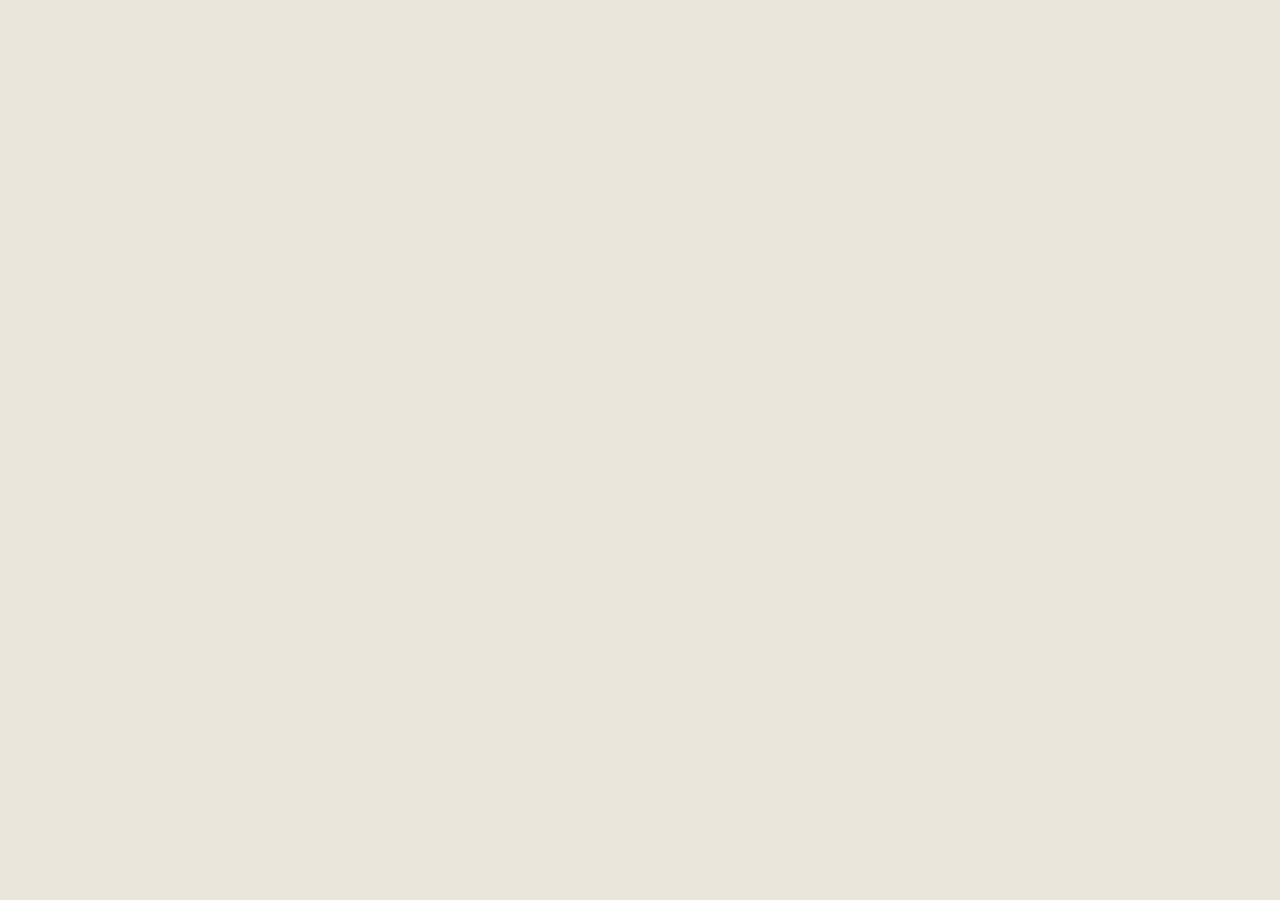
==== commit e97489d0: "Add files via upload" ====
--- a/index.html
+++ b/index.html
@@ -14,6 +14,34 @@
     ::-webkit-scrollbar{display:none;}
     @keyframes fi{from{opacity:0}to{opacity:1}}
     .fi{animation:fi 0.2s ease both;}
+
+    /* Desktop: frame the app as a phone instead of stretching it full-height */
+    @media (min-width:768px){
+      body{
+        display:flex;
+        align-items:center;
+        justify-content:center;
+        min-height:100vh;
+        background:#EAE6DC;
+      }
+      .app-shell{
+        height:900px !important;
+        max-height:92vh !important;
+        border-radius:32px !important;
+        box-shadow:0 24px 70px rgba(0,0,0,0.22), 0 2px 10px rgba(0,0,0,0.08) !important;
+        overflow:hidden !important;
+        border:1px solid rgba(0,0,0,0.06);
+      }
+    }
+
+    /* Hover feedback for mouse/trackpad users only - never affects touch */
+    @media (hover:hover) and (pointer:fine){
+      button{transition:opacity .15s ease, transform .15s ease;}
+      button:hover{opacity:.82;}
+      button:active{opacity:1;transform:scale(0.98);}
+      .hoverable{transition:transform .15s ease, box-shadow .15s ease;cursor:pointer;}
+      .hoverable:hover{transform:translateY(-2px);box-shadow:0 8px 20px rgba(0,0,0,0.10);}
+    }
   </style>
 </head>
 <body>
@@ -600,7 +628,7 @@
         var active=props.current===cat;
         return h("div",{key:cat},
           i>0?h("div",{style:{height:1,background:"#F5F5F5",margin:"0 20px"}}):null,
-          h("div",{onClick:function(){props.onSelect(cat);props.onClose();},style:{padding:"13px 20px",display:"flex",alignItems:"center",gap:14,cursor:"pointer",background:active?"#D4A93708":WH}},
+          h("div",{className:"hoverable",onClick:function(){props.onSelect(cat);props.onClose();},style:{padding:"13px 20px",display:"flex",alignItems:"center",gap:14,cursor:"pointer",background:active?"#D4A93708":WH}},
             h("span",{style:{fontSize:20,width:28,textAlign:"center"}},CAT_ICONS[cat]||"\uD83D\uDCDA"),
             h("div",{style:{flex:1}},
               h("div",{style:{fontSize:15,color:active?GOLD:BLK,fontWeight:active?600:400}},cat),
@@ -677,7 +705,7 @@
         var tot=0,kk=0;
         for(var i=0;i<VOCAB.length;i++){if(VOCAB[i].cat===cat){tot++;if(known.has(VOCAB[i].sk))kk++;}}
         var p=tot?Math.round(kk/tot*100):0;
-        return h("div",{key:cat,onClick:function(){props.onGo("flash");},style:{background:WH,borderRadius:16,padding:"12px 14px",boxShadow:SSH,cursor:"pointer"}},
+        return h("div",{key:cat,className:"hoverable",onClick:function(){props.onGo("flash");},style:{background:WH,borderRadius:16,padding:"12px 14px",boxShadow:SSH,cursor:"pointer"}},
           h("div",{style:{display:"flex",alignItems:"center",gap:8,marginBottom:4}},
             h("span",{style:{fontSize:16}},CAT_ICONS[cat]||"\uD83D\uDCDA"),
             h("div",{style:{fontSize:12,fontWeight:500,color:BLK,lineHeight:1.3}},cat)
@@ -734,12 +762,12 @@
     if(mark==="known"){
       nc[sk]=(nc[sk]||0)+1;
       if(nc[sk]>=3){
-        if(!nk.has(sk)){nld[sk]=todayKey();} // mark the day this word newly became "known"
+        if(!nk.has(sk)){nld[sk]=todayKey();}
         nk.add(sk);nl.delete(sk);
       } else nl.add(sk);
     } else {
       nc[sk]=0;nl.add(sk);
-      if(nk.has(sk)){delete nld[sk];} // word fell back to learning, remove learned-date
+      if(nk.has(sk)){delete nld[sk];}
       nk.delete(sk);
     }
     setKnown(nk);setLearning(nl);setCounts(nc);setLearnedDates(nld);
@@ -810,7 +838,7 @@
       h("span",{style:{fontSize:12,color:LT,flexShrink:0}},(cur+1)+"/"+tot)
     ),
     // Card
-    h("div",{key:fkey,className:"fi",onClick:flip,style:{background:WH,borderRadius:28,boxShadow:SH,cursor:"pointer",padding:"32px 24px",textAlign:"center",position:"relative",display:"flex",flexDirection:"column",alignItems:"center",justifyContent:"center",minHeight:240,marginBottom:16}},
+    h("div",{key:fkey,className:"fi hoverable",onClick:flip,style:{background:WH,borderRadius:28,boxShadow:SH,cursor:"pointer",padding:"32px 24px",textAlign:"center",position:"relative",display:"flex",flexDirection:"column",alignItems:"center",justifyContent:"center",minHeight:240,marginBottom:16}},
       h("div",{style:{position:"absolute",top:14,left:14}},
         h("span",{style:{fontSize:11,fontWeight:500,color:LT,background:BR,padding:"3px 9px",borderRadius:999}},
           dir==="de2sk"?(flipped?"\uD83C\uDDF8\uD83C\uDDF0":"\uD83C\uDDE9\uD83C\uDDEA"):(flipped?"\uD83C\uDDE9\uD83C\uDDEA":"\uD83C\uDDF8\uD83C\uDDF0"))
@@ -1116,7 +1144,7 @@
         h("div",{style:{fontSize:13,color:GR,marginBottom:16}},GRAMMAR.length+" Kapitel"),
         GRAMMAR.map(function(g,i){
           return h("div",{key:i,style:{background:WH,borderRadius:16,overflow:"hidden",boxShadow:SSH,marginBottom:10}},
-            h("div",{onClick:function(){setOpen(open===i?-1:i);},style:{padding:"14px 16px",display:"flex",justifyContent:"space-between",alignItems:"center",cursor:"pointer"}},
+            h("div",{className:"hoverable",onClick:function(){setOpen(open===i?-1:i);},style:{padding:"14px 16px",display:"flex",justifyContent:"space-between",alignItems:"center",cursor:"pointer"}},
               h("div",null,
                 h("div",{style:{fontSize:15,fontWeight:500,color:BLK}},g.title),
                 h("div",{style:{fontSize:12,color:GR,marginTop:2}},g.description)
@@ -1159,15 +1187,200 @@
   );
 }
 
+// VOCAB TEST SCREEN (mini quiz over known words)
+function VocabTestScreen(props){
+  var words=props.words; // array of VOCAB entries (already shuffled & capped)
+  var ra=useState(0),qidx=ra[0],setQidx=ra[1];
+  var rb=useState(null),chosen=rb[0],setChosen=rb[1];
+  var rc=useState({r:0,w:0}),score=rc[0],setScore=rc[1];
+  var rd=useState([]),wrongWords=rd[0],setWrongWords=rd[1];
+  var re=useState(false),isDone=re[0],setIsDone=re[1];
+  var rf=useState(0),qkey=rf[0],setQkey=rf[1];
+  var rg=useState(null),questions=rg[0],setQuestions=rg[1];
+  var rApplied=useRef(false);
+
+  useEffect(function(){
+    var qs=words.map(function(w){
+      var dir=Math.random()<0.5?"de2sk":"sk2de";
+      var others=VOCAB.filter(function(v){return v.sk!==w.sk;}).sort(function(){return Math.random()-0.5;}).slice(0,3);
+      var opts,question,answer;
+      if(dir==="de2sk"){
+        opts=others.map(function(o){return o.sk;}).concat([w.sk]).sort(function(){return Math.random()-0.5;});
+        question=w.de;answer=w.sk;
+      } else {
+        opts=others.map(function(o){return o.de;}).concat([w.de]).sort(function(){return Math.random()-0.5;});
+        question=w.sk;answer=w.de;
+      }
+      return {word:w,dir:dir,question:question,answer:answer,options:opts};
+    });
+    setQuestions(qs);
+  },[]);
+
+  // Apply progress changes for wrong words once, when test completes
+  useEffect(function(){
+    if(!isDone)return;
+    if(rApplied.current)return;
+    rApplied.current=true;
+    if(wrongWords.length===0)return;
+    var prog=loadProgress();
+    var nk=new Set(prog.known||[]),nl=new Set(prog.learning||[]),nc=cs({},prog.counts||{}),nld=cs({},prog.learnedDates||{});
+    wrongWords.forEach(function(w){
+      nk.delete(w.sk);nl.add(w.sk);nc[w.sk]=0;delete nld[w.sk];
+    });
+    saveProgress(nk,nl,nc,nld);
+  },[isDone]);
+
+  if(!questions)return h("div",{style:{padding:40,textAlign:"center",color:LT}},"Laden...");
+  var currentQ=questions[qidx]||null;
+
+  function pick(opt){
+    if(chosen!==null)return;
+    setChosen(opt);
+    var ok=opt===currentQ.answer;
+    if(ok)setScore(function(s){return{r:s.r+1,w:s.w};});
+    else{
+      setScore(function(s){return{r:s.r,w:s.w+1};});
+      setWrongWords(function(ww){return ww.concat([currentQ.word]);});
+    }
+  }
+  function nextQ(){
+    if(qidx>=questions.length-1)setIsDone(true);
+    else{setQidx(function(i){return i+1;});setChosen(null);setQkey(function(k){return k+1;});}
+  }
+
+  // DONE: apply progress changes for wrong words (move back to "learning")
+  if(isDone){
+    var pct=questions.length?Math.round(score.r/questions.length*100):0;
+    var medal=pct===100?"\uD83C\uDF1F":pct>=80?"\uD83C\uDF89":pct>=60?"\uD83D\uDC4D":"\uD83D\uDCDA";
+    return h("div",{style:{padding:"40px 20px",textAlign:"center"}},
+      h("div",{style:{fontSize:48,marginBottom:16}},medal),
+      h("div",{style:{fontSize:22,fontWeight:300,fontFamily:SERIF,color:BLK,marginBottom:8}},"Wiederholungstest"),
+      h("div",{style:{fontSize:36,fontWeight:600,color:pct>=80?GRN:pct>=60?GOLD:RD,marginBottom:4}},pct+"%"),
+      h("div",{style:{fontSize:14,color:GR,marginBottom:24}},score.r+" von "+questions.length+" richtig"),
+      wrongWords.length>0?h("div",{style:{background:WH,borderRadius:16,boxShadow:SSH,padding:"14px 16px",marginBottom:24,textAlign:"left"}},
+        h("div",{style:{fontSize:12,fontWeight:600,color:RD,marginBottom:8}},"\u2192 Zur\u00fcck zu \u201eÜben\u201c verschoben:"),
+        wrongWords.map(function(w,i){
+          return h("div",{key:i,style:{fontSize:13,color:GR,padding:"4px 0",borderBottom:i<wrongWords.length-1?"1px solid "+BR:"none"}},
+            w.sk+" \u2014 "+w.de);
+        })
+      ):h("div",{style:{fontSize:13,color:GRN,marginBottom:24}},"\uD83C\uDF89 Alle W\u00f6rter richtig! Nichts musste zur\u00fcckgesetzt werden."),
+      h("button",{onClick:props.onBack,style:btnSt()},"Zur\u00fcck zur Liste")
+    );
+  }
+
+  // QUIZ
+  return h("div",{style:{padding:"16px 20px 24px"}},
+    h("div",{style:{display:"flex",alignItems:"center",gap:12,marginBottom:16}},
+      h("button",{onClick:props.onBack,style:{background:"none",border:"none",cursor:"pointer",padding:0}},
+        h("svg",{width:20,height:20,viewBox:"0 0 24 24",fill:"none",stroke:GR,strokeWidth:2,strokeLinecap:"round"},h("path",{d:"M15 18l-6-6 6-6"}))
+      ),
+      h("div",{style:{flex:1}},
+        h("div",{style:{fontSize:13,fontWeight:500,color:BLK}},"Wiederholungstest"),
+        h("div",{style:{fontSize:11,color:LT}},"Frage "+(qidx+1)+" / "+questions.length)
+      ),
+      h("div",{style:{display:"flex",gap:8}},
+        h("span",{style:{fontSize:13,fontWeight:600,color:GRN}},score.r+"\u2713"),
+        h("span",{style:{fontSize:13,fontWeight:600,color:RD}},score.w+"\u2717")
+      )
+    ),
+    h("div",{style:{height:3,background:BR,borderRadius:2,marginBottom:20}},
+      h("div",{style:{height:"100%",width:Math.round((qidx+1)/questions.length*100)+"%",background:GOLD,borderRadius:2,transition:"width 0.4s"}})
+    ),
+    currentQ?h("div",{key:qkey},
+      h("div",{style:{background:WH,borderRadius:18,boxShadow:SH,padding:"24px 20px",marginBottom:14,textAlign:"center"}},
+        h("div",{style:{fontSize:12,color:LT,marginBottom:10}},currentQ.dir==="de2sk"?"Wie hei\u00dft auf Slowakisch...":"Was bedeutet auf Deutsch..."),
+        h("div",{style:{fontSize:32,fontWeight:300,fontFamily:SERIF,color:BLK,lineHeight:1.2}},currentQ.question)
+      ),
+      h("div",{style:{display:"flex",flexDirection:"column",gap:10,marginBottom:12}},
+        currentQ.options.map(function(opt){
+          var isC=opt===currentQ.answer,isP=chosen===opt;
+          var bg=WH,border=BR,col=BLK;
+          if(chosen){if(isC){bg="rgba(52,199,89,0.08)";border=GRN;col=GRN;}else if(isP){bg="rgba(255,59,48,0.07)";border=RD;col=RD;}else col=LT;}
+          return h("button",{key:opt,onClick:function(){pick(opt);},style:{
+            padding:"14px 18px",borderRadius:14,fontFamily:"inherit",textAlign:"left",
+            background:bg,border:"1.5px solid "+border,color:col,
+            fontSize:15,fontWeight:chosen&&isC?600:400,
+            cursor:chosen?"default":"pointer",transition:"all 0.18s",boxShadow:chosen?"none":SSH}},
+            h("div",{style:{display:"flex",justifyContent:"space-between",alignItems:"center"}},
+              h("span",null,(chosen&&isC?"\u2713 ":(chosen&&isP?"\u2715 ":""))+opt),
+              chosen&&isC?h("span",{style:{fontSize:11,color:GRN}},currentQ.question+" = "+currentQ.answer):null
+            )
+          );
+        })
+      ),
+      chosen?h("button",{onClick:nextQ,style:btnSt()},qidx>=questions.length-1?"Ergebnis \u2192":"Weiter \u2192"):null
+    ):null
+  );
+}
+
+// VOCAB LIST SCREEN
+function VocabListScreen(props){
+  var prog=loadProgress();
+  var known=new Set(prog.known||[]);
+  var knownWords=VOCAB.filter(function(v){return known.has(v.sk);}).sort(function(a,b){return a.sk.localeCompare(b.sk);});
+  var r1=useState(""),search=r1[0],setSearch=r1[1];
+  var r2=useState(false),testing=r2[0],setTesting=r2[1];
+  var r3=useState(null),testWords=r3[0],setTestWords=r3[1];
+
+  if(testing){
+    return h(VocabTestScreen,{words:testWords,onBack:function(){setTesting(false);}});
+  }
+
+  var q=search.trim().toLowerCase();
+  var filtered=q?knownWords.filter(function(w){return w.sk.toLowerCase().indexOf(q)!==-1||w.de.toLowerCase().indexOf(q)!==-1;}):knownWords;
+
+  function startTest(){
+    var pool=shuffle(knownWords.slice());
+    var sel=pool.slice(0,Math.min(20,pool.length));
+    setTestWords(sel);setTesting(true);
+  }
+
+  return h("div",{style:{padding:"20px 20px 32px"}},
+    h("button",{onClick:props.onBack,style:{background:"none",border:"none",cursor:"pointer",fontFamily:"inherit",fontSize:13,color:GR,padding:"0 0 16px 0",display:"flex",alignItems:"center",gap:6}},
+      h("svg",{width:16,height:16,viewBox:"0 0 24 24",fill:"none",stroke:GR,strokeWidth:2,strokeLinecap:"round"},h("path",{d:"M15 18l-6-6 6-6"})),
+      "Zur\u00fcck"
+    ),
+    h("div",{style:{fontSize:24,fontWeight:300,fontFamily:SERIF,color:BLK,marginBottom:4}},"Gelernte W\u00f6rter"),
+    h("div",{style:{fontSize:14,color:GR,marginBottom:18}},knownWords.length+" von "+VOCAB.length+" W\u00f6rtern gelernt"),
+    knownWords.length===0?h("div",{style:cardSt({textAlign:"center",padding:"32px 20px"})},
+      h("div",{style:{fontSize:28,marginBottom:10}},"\uD83D\uDCDA"),
+      h("div",{style:{fontSize:15,fontWeight:500,color:BLK,marginBottom:6}},"Noch keine W\u00f6rter gelernt"),
+      h("div",{style:{fontSize:13,color:GR}},"Lerne Vokabeln in den Flashcards, um sie hier zu sehen.")
+    ):h("div",null,
+      h("button",{onClick:startTest,style:cs(btnSt(),{marginBottom:16})},"\uD83C\uDFAF Diese W\u00f6rter testen ("+Math.min(20,knownWords.length)+")"),
+      h("input",{type:"text",value:search,onChange:function(e){setSearch(e.target.value);},placeholder:"Suchen...",
+        style:{width:"100%",padding:"12px 16px",borderRadius:14,border:"1.5px solid "+BR,fontFamily:"inherit",fontSize:14,marginBottom:16,boxSizing:"border-box",background:WH}}),
+      h("div",{style:{display:"flex",flexDirection:"column",gap:8}},
+        filtered.map(function(w,i){
+          return h("div",{key:w.sk+i,style:{background:WH,borderRadius:14,padding:"12px 16px",boxShadow:SSH,display:"flex",justifyContent:"space-between",alignItems:"center"}},
+            h("div",{style:{flex:1}},
+              h("div",{style:{fontSize:15,color:BLK,fontWeight:500}},w.sk),
+              h("div",{style:{fontSize:12,color:GR,marginTop:2}},w.de)
+            ),
+            h("span",{style:{fontSize:10,color:GOLD,background:GS,padding:"2px 8px",borderRadius:999,marginRight:8,whiteSpace:"nowrap"}},w.cat),
+            h("button",{onClick:function(){speak(w.sk);},style:{width:36,height:36,borderRadius:999,cursor:"pointer",border:"1.5px solid "+BR,background:WH,display:"flex",alignItems:"center",justifyContent:"center",flexShrink:0}},IcoSpeak(GR))
+          );
+        })
+      ),
+      filtered.length===0?h("div",{style:{textAlign:"center",color:LT,fontSize:13,padding:"20px 0"}},"Keine Treffer f\u00fcr \u201e"+search+"\u201c"):null
+    )
+  );
+}
+
 // PROGRESS SCREEN
 function ProgressScreen(){
+  var rNav=useState(false),showVocabList=rNav[0],setShowVocabList=rNav[1];
+  var r2=useState(false),saved=r2[0],setSaved=r2[1];
+  if(showVocabList){
+    return h(VocabListScreen,{onBack:function(){setShowVocabList(false);}});
+  }
   var stats=loadStats(),prog=loadProgress(),known=new Set(prog.known||[]);
   var plan={dailyGoal:30};
   var tod=stats[todayKey()]||{seen:0,correct:0,words:[]};
-  var r2=useState(false),saved=r2[0],setSaved=r2[1];
   var totalSeen=objSum(stats,"seen"),totalOk=objSum(stats,"correct");
   var acc=totalSeen?Math.round(totalOk/totalSeen*100):0;
   var kPct=Math.round(known.size/VOCAB.length*100);
+  var knownWordsCountForButton=known.size;
   var streak=0,d2=new Date();
   while(true){var k=d2.toISOString().slice(0,10),ss=stats[k];if(ss&&ss.seen>=plan.dailyGoal){streak++;d2.setDate(d2.getDate()-1);}else break;}
   var days=[];
@@ -1177,11 +1390,11 @@
   var catS={};
   for(var i=0;i<VOCAB.length;i++){var v=VOCAB[i];if(!catS[v.cat])catS[v.cat]={t:0,k:0};catS[v.cat].t++;if(known.has(v.sk))catS[v.cat].k++;}
 
-  // Words learned TODAY: words whose learnedDates entry equals today (i.e. reached "known" status today for the first time)
-  var learnedDates=prog.learnedDates||{};
+  // Words learned TODAY: words whose learnedDates entry equals today
+  var learnedDatesP=prog.learnedDates||{};
   var learnedToday=0;
-  Object.keys(learnedDates).forEach(function(sk){
-    if(learnedDates[sk]===todayKey())learnedToday++;
+  Object.keys(learnedDatesP).forEach(function(sk){
+    if(learnedDatesP[sk]===todayKey())learnedToday++;
   });
 
   function resetAll(){
@@ -1220,6 +1433,9 @@
           h("div",null,h("div",{style:{fontSize:18,fontWeight:600,color:GRN}},acc+"%"),h("div",{style:{fontSize:11,color:LT}},"Genauigkeit"))
         )
       )
+    ),
+    h("button",{onClick:function(){setShowVocabList(true);},style:{width:"100%",padding:"14px",borderRadius:14,border:"1.5px solid "+BR,background:WH,fontFamily:"inherit",fontSize:14,fontWeight:500,cursor:"pointer",color:BLK,boxShadow:SSH,marginBottom:16,display:"flex",alignItems:"center",justifyContent:"center",gap:8}},
+      "📖 Meine gelernten Wörter ("+known.size+")"
     ),
     h("div",{style:cardSt({marginBottom:16})},h("div",{style:lblSt()},"LETZTE 30 TAGE"),h("div",{style:{display:"flex",flexWrap:"wrap",gap:5}},dots)),
     h("div",{style:cardSt({marginBottom:16})},
@@ -1286,33 +1502,48 @@
   var year=new Date().getFullYear();
   return h("div",{style:{padding:"32px 20px 48px"}},
     h("div",{style:{fontSize:26,fontWeight:300,fontFamily:SERIF,color:BLK,marginBottom:4}},"Impressum"),
-    h("div",{style:{fontSize:13,color:GR,marginBottom:32}},"Angaben gem\u00e4\u00df \u00a7 5 ECG"),
+    h("div",{style:{fontSize:13,color:GR,marginBottom:32}},"Angaben gem\u00e4\u00df \u00a7 25 Mediengesetz"),
     h("div",{style:cardSt({marginBottom:12})},
-      h("div",{style:lblSt()},"BETREIBER"),
+      h("div",{style:lblSt()},"BETREIBER & MEDIENINHABER"),
       h("div",{style:{fontSize:15,fontWeight:500,color:BLK,marginBottom:6}},"Clemens Schleinzer"),
       h("div",{style:{fontSize:14,color:GR,lineHeight:1.7}},"Enzersdorfer Stra\u00dfe 9/2/2",h("br",null),"2401 Fischamend",h("br",null),"\u00d6sterreich"),
       h("a",{href:"mailto:schleinzer@gmail.com",style:{display:"block",marginTop:10,fontSize:14,color:GOLD,textDecoration:"none"}},"schleinzer@gmail.com")
     ),
     h("div",{style:cardSt({marginBottom:12})},
       h("div",{style:lblSt()},"ZWECK"),
-      h("div",{style:{fontSize:14,color:GR,lineHeight:1.7}},"Diese Web-App dient dem pers\u00f6nlichen Erlernen der slowakischen Sprache. Nicht-kommerzielle Privatanwendung.")
+      h("div",{style:{fontSize:14,color:GR,lineHeight:1.7}},"Diese Web-App dient dem pers\u00f6nlichen Erlernen der slowakischen Sprache. Es handelt sich um eine nicht-kommerzielle Privatanwendung ohne Erwerbsabsicht.")
     ),
     h("div",{style:cardSt({marginBottom:12})},
       h("div",{style:lblSt()},"DATENSCHUTZ"),
-      h("div",{style:{fontSize:14,color:GR,lineHeight:1.7,marginBottom:8}},"Keine personenbezogenen Daten werden erhoben oder weitergegeben."),
-      h("div",{style:{fontSize:14,color:GR,lineHeight:1.7,marginBottom:8}},"Lernfortschritt wird ausschlie\u00dflich lokal gespeichert (localStorage). Keine Cookies, kein Tracking."),
-      h("div",{style:{fontSize:14,color:GR,lineHeight:1.7}},"Keine Analysedienste.")
+      h("div",{style:{fontSize:14,color:GR,lineHeight:1.7,marginBottom:12}},
+        "Verantwortlicher im Sinne der DSGVO: Clemens Schleinzer, Enzersdorfer Stra\u00dfe 9/2/2, 2401 Fischamend \u2014 ",
+        h("a",{href:"mailto:schleinzer@gmail.com",style:{color:GOLD,textDecoration:"none"}},"schleinzer@gmail.com")
+      ),
+      h("div",{style:{fontSize:14,color:GR,lineHeight:1.7,marginBottom:8}},"Diese App erhebt keine personenbezogenen Daten. Der Lernfortschritt wird ausschlie\u00dflich lokal im Browser gespeichert (localStorage) und verl\u00e4sst das Ger\u00e4t nicht. Es werden keine Cookies gesetzt, kein Tracking durchgef\u00fchrt und keine Analysedienste verwendet."),
+      h("div",{style:{fontSize:14,color:GR,lineHeight:1.7,marginBottom:12}},"Beim Aufruf dieser Seite wird Ihre IP-Adresse an die Server des Hosting-Anbieters GitHub Pages (GitHub, Inc., USA) \u00fcbertragen. Beim Laden der React-Bibliothek wird Ihre IP-Adresse zus\u00e4tzlich an Cloudflare, Inc. (USA) \u00fcbertragen."),
+      h("div",{style:{background:GS,borderRadius:10,padding:"10px 14px",borderLeft:"3px solid "+GOLD}},
+        h("div",{style:{fontSize:13,color:GOLD,marginBottom:4}},"Beschwerderecht"),
+        h("div",{style:{fontSize:13,color:GR}},"Sie haben das Recht, Beschwerde bei der \u00f6sterreichischen Datenschutzbeh\u00f6rde einzulegen: "),
+        h("a",{href:"https://www.dsb.gv.at",target:"_blank",style:{fontSize:13,color:GOLD,textDecoration:"none"}},"www.dsb.gv.at")
+      )
     ),
     h("div",{style:cardSt({marginBottom:12})},
       h("div",{style:lblSt()},"EXTERN GELADENE DIENSTE"),
       h("div",{style:{background:BG,borderRadius:10,padding:"12px 14px",marginBottom:8}},
-        h("div",{style:{fontSize:13,fontWeight:600,color:BLK,marginBottom:4}},"React & ReactDOM"),
-        h("div",{style:{fontSize:12,color:GR}},"cdnjs.cloudflare.com (Cloudflare, Inc., USA)"),
-        h("a",{href:"https://www.cloudflare.com/privacypolicy/",target:"_blank",style:{fontSize:12,color:GOLD,textDecoration:"none"}},"Datenschutzerkl\u00e4rung")
+        h("div",{style:{fontSize:13,fontWeight:600,color:BLK,marginBottom:4}},"Hosting: GitHub Pages"),
+        h("div",{style:{fontSize:12,color:GR,marginBottom:4}},"GitHub, Inc., 88 Colin P Kelly Jr St, San Francisco, CA 94107, USA"),
+        h("div",{style:{fontSize:12,color:GR,marginBottom:4}},"Beim Seitenaufruf wird Ihre IP-Adresse an GitHub-Server \u00fcbertragen."),
+        h("a",{href:"https://docs.github.com/en/site-policy/privacy-policies/github-general-privacy-statement",target:"_blank",style:{fontSize:12,color:GOLD,textDecoration:"none"}},"Datenschutzerkl\u00e4rung GitHub")
+      ),
+      h("div",{style:{background:BG,borderRadius:10,padding:"12px 14px",marginBottom:8}},
+        h("div",{style:{fontSize:13,fontWeight:600,color:BLK,marginBottom:4}},"React & ReactDOM (CDN)"),
+        h("div",{style:{fontSize:12,color:GR,marginBottom:4}},"cdnjs.cloudflare.com \u2014 Cloudflare, Inc., 101 Townsend St, San Francisco, CA 94107, USA"),
+        h("div",{style:{fontSize:12,color:GR,marginBottom:4}},"Beim Laden der Bibliothek wird Ihre IP-Adresse an Cloudflare-Server in den USA \u00fcbertragen."),
+        h("a",{href:"https://www.cloudflare.com/privacypolicy/",target:"_blank",style:{fontSize:12,color:GOLD,textDecoration:"none"}},"Datenschutzerkl\u00e4rung Cloudflare")
       ),
       h("div",{style:{background:BG,borderRadius:10,padding:"12px 14px"}},
         h("div",{style:{fontSize:13,fontWeight:600,color:BLK,marginBottom:4}},"Sprachausgabe (Web Speech API)"),
-        h("div",{style:{fontSize:12,color:GR}},"Betriebssystem des Ger\u00e4ts. Keine Audiodaten werden \u00fcbertragen.")
+        h("div",{style:{fontSize:12,color:GR}},"Die Sprachausgabe erfolgt \u00fcber die im Browser integrierte Web Speech API. Je nach Browser und Betriebssystem kann die Sprachsynthese lokal auf dem Ger\u00e4t oder \u00fcber einen Cloud-Dienst des jeweiligen Browser-Herstellers (z. B. Google bei Chrome) erfolgen; in letzterem Fall wird der vorzulesende Text an dessen Server \u00fcbertragen. Es werden hierbei keine Daten von uns gespeichert oder ausgewertet. N\u00e4here Informationen entnehmen Sie der Datenschutzerkl\u00e4rung Ihres jeweiligen Browsers.")
       )
     ),
     h("div",{style:{fontSize:12,color:LT,textAlign:"center",marginTop:20}},"Stand: "+year+" \u2014 Sloven\u010dina Lern-App")
@@ -1345,7 +1576,7 @@
 // APP
 function App(){
   var r1=useState("learn"),tab=r1[0],setTab=r1[1];
-  return h("div",{style:{display:"flex",flexDirection:"column",height:"100dvh",maxWidth:480,margin:"0 auto",background:BG,overflow:"hidden"}},
+  return h("div",{className:"app-shell",style:{display:"flex",flexDirection:"column",height:"100dvh",maxWidth:480,margin:"0 auto",background:BG,overflow:"hidden"}},
     h("div",{style:{height:"env(safe-area-inset-top)",background:WH,flexShrink:0}}),
     h("div",{style:{flex:1,overflowY:"auto"}},
       tab==="learn"?h(LearnScreen,{onGo:setTab}):null,
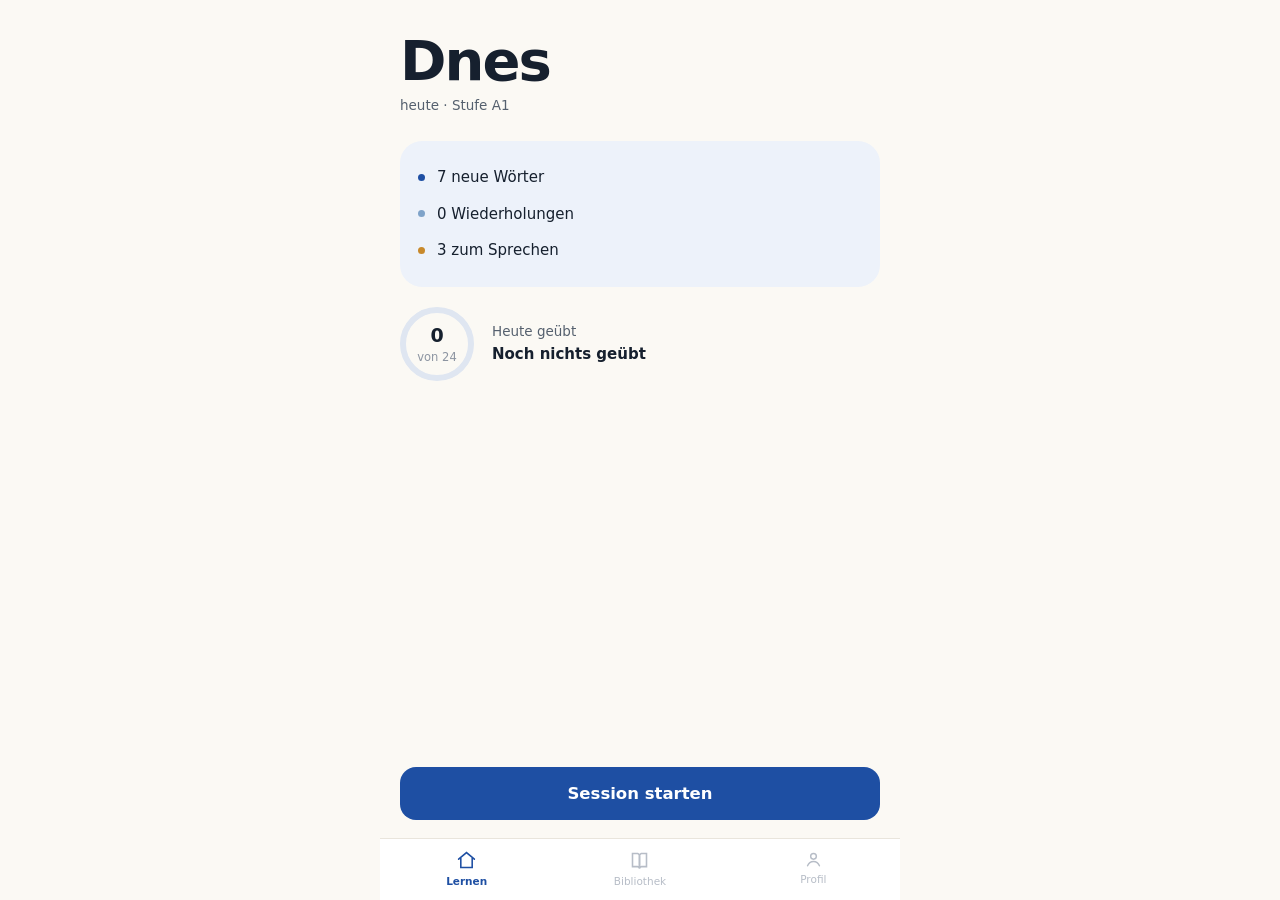
==== commit 69445266: "Add files via upload" ====
--- a/index.html
+++ b/index.html
@@ -1,1597 +1,31 @@
 <!DOCTYPE html>
 <html lang="de">
 <head>
-  <meta charset="UTF-8"/>
-  <meta name="viewport" content="width=device-width,initial-scale=1.0,viewport-fit=cover"/>
-  <meta name="apple-mobile-web-app-capable" content="yes"/>
-  <meta name="apple-mobile-web-app-status-bar-style" content="default"/>
-  <meta name="apple-mobile-web-app-title" content="Slovenčina"/>
-  <title>Slovenčina</title>
-  <link rel="apple-touch-icon" href="[data-uri]"/>
-  <style>
-    *{margin:0;padding:0;box-sizing:border-box;-webkit-tap-highlight-color:transparent;}
-    body{background:#F7F5F0;font-family:-apple-system,BlinkMacSystemFont,"Segoe UI","Helvetica Neue",Arial,sans-serif;overscroll-behavior:none;}
-    ::-webkit-scrollbar{display:none;}
-    @keyframes fi{from{opacity:0}to{opacity:1}}
-    .fi{animation:fi 0.2s ease both;}
-
-    /* Desktop: frame the app as a phone instead of stretching it full-height */
-    @media (min-width:768px){
-      body{
-        display:flex;
-        align-items:center;
-        justify-content:center;
-        min-height:100vh;
-        background:#EAE6DC;
-      }
-      .app-shell{
-        height:900px !important;
-        max-height:92vh !important;
-        border-radius:32px !important;
-        box-shadow:0 24px 70px rgba(0,0,0,0.22), 0 2px 10px rgba(0,0,0,0.08) !important;
-        overflow:hidden !important;
-        border:1px solid rgba(0,0,0,0.06);
-      }
-    }
-
-    /* Hover feedback for mouse/trackpad users only - never affects touch */
-    @media (hover:hover) and (pointer:fine){
-      button{transition:opacity .15s ease, transform .15s ease;}
-      button:hover{opacity:.82;}
-      button:active{opacity:1;transform:scale(0.98);}
-      .hoverable{transition:transform .15s ease, box-shadow .15s ease;cursor:pointer;}
-      .hoverable:hover{transform:translateY(-2px);box-shadow:0 8px 20px rgba(0,0,0,0.10);}
-    }
-  </style>
+<meta charset="UTF-8"/>
+<meta name="viewport" content="width=device-width,initial-scale=1.0,viewport-fit=cover,user-scalable=no"/>
+<meta name="apple-mobile-web-app-capable" content="yes"/>
+<meta name="mobile-web-app-capable" content="yes"/>
+<meta name="apple-mobile-web-app-status-bar-style" content="default"/>
+<meta name="apple-mobile-web-app-title" content="Sloven\u010dina"/>
+<meta name="theme-color" content="#FBF9F4"/>
+<meta name="color-scheme" content="light"/>
+<title>Sloven\u010dina</title>
+<link rel="apple-touch-icon" href="[data-uri]"/>
+<link rel="icon" href="[data-uri]"/>
+<link rel="manifest" href="manifest.json"/>
+<link rel="stylesheet" href="styles.css"/>
 </head>
 <body>
-<div id="root"></div>
-<script src="https://cdnjs.cloudflare.com/ajax/libs/react/18.2.0/umd/react.production.min.js"></script>
-<script src="https://cdnjs.cloudflare.com/ajax/libs/react-dom/18.2.0/umd/react-dom.production.min.js"></script>
+<div id="app"></div>
+<script src="core.js"></script>
+<script src="ui.js"></script>
+<script src="events.js"></script>
 <script>
-const VOCAB = [
-  { sk: "červený", de: "rot", cat: "Grundwortschatz", ex: "Farben der Herbst ist rot." },
-  { sk: "modrý", de: "blau", cat: "Grundwortschatz", ex: "Obloha je modrá." },
-  { sk: "zelený", de: "grün", cat: "Grundwortschatz", ex: "Tráva je zelená." },
-  { sk: "žltý", de: "gelb", cat: "Grundwortschatz", ex: "Citrón je žltý." },
-  { sk: "čierny", de: "schwarz", cat: "Grundwortschatz", ex: "Mám čiernu mačku." },
-  { sk: "biely", de: "weiß", cat: "Grundwortschatz", ex: "Sneh je biely." },
-  { sk: "sivý", de: "grau", cat: "Grundwortschatz", ex: "Obloha je sivá." },
-  { sk: "hnedý", de: "braun", cat: "Grundwortschatz", ex: "Hnedý chlieb." },
-  { sk: "oranžový", de: "orange", cat: "Grundwortschatz", ex: "Oranžová farba." },
-  { sk: "ružový", de: "rosa / pink", cat: "Grundwortschatz", ex: "Ružové kvety." },
-  { sk: "fialový", de: "lila / violett", cat: "Grundwortschatz", ex: "Fialový šál." },
-  { sk: "farba", de: "Farbe", cat: "Grundwortschatz", ex: "Aká je tvoja obľúbená farba?" },
-  { sk: "ísť", de: "gehen", cat: "Grundwortschatz", ex: "Idem domov." },
-  { sk: "prísť", de: "kommen", cat: "Grundwortschatz", ex: "Príď sem!" },
-  { sk: "vidieť", de: "sehen", cat: "Grundwortschatz", ex: "Vidím ho." },
-  { sk: "počuť", de: "hören", cat: "Grundwortschatz", ex: "Počujem hudbu." },
-  { sk: "hovoriť", de: "sprechen / sagen", cat: "Grundwortschatz", ex: "Hovorím po slovensky." },
-  { sk: "čítať", de: "lesen", cat: "Grundwortschatz", ex: "Rád čítam knihy." },
-  { sk: "písať", de: "schreiben", cat: "Grundwortschatz", ex: "Píšem email." },
-  { sk: "kupovať", de: "kaufen", cat: "Grundwortschatz", ex: "Kupujem jedlo." },
-  { sk: "platiť", de: "bezahlen", cat: "Grundwortschatz", ex: "Chcem platiť." },
-  { sk: "spať", de: "schlafen", cat: "Grundwortschatz", ex: "Idem spať." },
-  { sk: "jesť", de: "essen", cat: "Grundwortschatz", ex: "Rád jem pizzu." },
-  { sk: "piť", de: "trinken", cat: "Grundwortschatz", ex: "Pijem vodu." },
-  { sk: "otvoriť", de: "öffnen", cat: "Grundwortschatz", ex: "Otvor dvere." },
-  { sk: "zatvoriť", de: "schließen", cat: "Grundwortschatz", ex: "Zatvor okno." },
-  { sk: "hľadať", de: "suchen", cat: "Grundwortschatz", ex: "Hľadám kľúče." },
-  { sk: "nájsť", de: "finden", cat: "Grundwortschatz", ex: "Našiel som to." },
-  { sk: "dať", de: "geben", cat: "Grundwortschatz", ex: "Daj mi to." },
-  { sk: "vziať", de: "nehmen", cat: "Grundwortschatz", ex: "Vezmi si." },
-  { sk: "chcieť", de: "wollen", cat: "Grundwortschatz", ex: "Chcem kávu." },
-  { sk: "môcť", de: "können / dürfen", cat: "Grundwortschatz", ex: "Môžem ísť?" },
-  { sk: "musieť", de: "müssen", cat: "Grundwortschatz", ex: "Musím ísť." },
-  { sk: "vedieť", de: "wissen / können", cat: "Grundwortschatz", ex: "Viem plávať." },
-  { sk: "milovať", de: "lieben", cat: "Grundwortschatz", ex: "Milujem ťa." },
-  { sk: "páčiť sa", de: "gefallen / mögen", cat: "Grundwortschatz", ex: "Páči sa mi to." },
-  { sk: "pomôcť", de: "helfen", cat: "Grundwortschatz", ex: "Pomôž mi!" },
-  { sk: "pracovať", de: "arbeiten", cat: "Grundwortschatz", ex: "Pracujem v Bratislave." },
-  { sk: "bývať", de: "wohnen", cat: "Grundwortschatz", ex: "Bývam v Rakúsku." },
-  { sk: "myslieť", de: "denken / glauben", cat: "Grundwortschatz", ex: "Myslím, že áno." },
-  { sk: "veľký", de: "groß", cat: "Grundwortschatz", ex: "Mám veľký dom." },
-  { sk: "malý", de: "klein", cat: "Grundwortschatz", ex: "Malé dieťa." },
-  { sk: "dobrý", de: "gut", cat: "Grundwortschatz", ex: "Dobrý deň!" },
-  { sk: "zlý", de: "schlecht / böse", cat: "Grundwortschatz", ex: "Zlé počasie." },
-  { sk: "nový", de: "neu", cat: "Grundwortschatz", ex: "Nové auto." },
-  { sk: "starý", de: "alt", cat: "Grundwortschatz", ex: "Starý dom." },
-  { sk: "rýchly", de: "schnell", cat: "Grundwortschatz", ex: "Rýchle auto." },
-  { sk: "pomalý", de: "langsam", cat: "Grundwortschatz", ex: "Pomalý vlak." },
-  { sk: "drahý", de: "teuer", cat: "Grundwortschatz", ex: "Je to príliš drahé." },
-  { sk: "lacný", de: "günstig / billig", cat: "Grundwortschatz", ex: "Lacné jedlo." },
-  { sk: "pekný", de: "schön", cat: "Grundwortschatz", ex: "Pekný deň!" },
-  { sk: "škaredý", de: "hässlich", cat: "Grundwortschatz", ex: "Škaredé počasie." },
-  { sk: "teplý", de: "warm", cat: "Grundwortschatz", ex: "Teplá voda." },
-  { sk: "studený", de: "kalt", cat: "Grundwortschatz", ex: "Studené pivo." },
-  { sk: "ťažký", de: "schwer", cat: "Grundwortschatz", ex: "Ťažká taška." },
-  { sk: "ľahký", de: "leicht / einfach", cat: "Grundwortschatz", ex: "Ľahká úloha." },
-  { sk: "správny", de: "richtig", cat: "Grundwortschatz", ex: "Správna odpoveď." },
-  { sk: "nesprávny", de: "falsch", cat: "Grundwortschatz", ex: "Nesprávna cesta." },
-  { sk: "plný", de: "voll", cat: "Grundwortschatz", ex: "Plný pohár." },
-  { sk: "prázdny", de: "leer", cat: "Grundwortschatz", ex: "Prázdna fľaša." },
-  { sk: "tu", de: "hier", cat: "Grundwortschatz", ex: "Som tu." },
-  { sk: "tam", de: "dort / da", cat: "Grundwortschatz", ex: "Je tam." },
-  { sk: "hore", de: "oben / rauf", cat: "Grundwortschatz", ex: "Choď hore." },
-  { sk: "dole", de: "unten / runter", cat: "Grundwortschatz", ex: "Choď dole." },
-  { sk: "vľavo", de: "links", cat: "Grundwortschatz", ex: "Odbočte vľavo." },
-  { sk: "vpravo", de: "rechts", cat: "Grundwortschatz", ex: "Odbočte vpravo." },
-  { sk: "rovno", de: "geradeaus", cat: "Grundwortschatz", ex: "Choďte rovno." },
-  { sk: "vedľa", de: "neben", cat: "Grundwortschatz", ex: "Sedí vedľa mňa." },
-  { sk: "pred", de: "vor", cat: "Grundwortschatz", ex: "Stojím pred domom." },
-  { sk: "za", de: "hinter", cat: "Grundwortschatz", ex: "Je za rohom." },
-  { sk: "medzi", de: "zwischen", cat: "Grundwortschatz", ex: "Medzi dvoma domami." },
-  { sk: "naproti", de: "gegenüber", cat: "Grundwortschatz", ex: "Naproti stanici." },
-  { sk: "všetko", de: "alles", cat: "Grundwortschatz", ex: "Všetko je v poriadku." },
-  { sk: "nič", de: "nichts", cat: "Grundwortschatz", ex: "Nič neviem." },
-  { sk: "niečo", de: "etwas", cat: "Grundwortschatz", ex: "Niečo zjem." },
-  { sk: "veľa", de: "viel / viele", cat: "Grundwortschatz", ex: "Veľa ľudí." },
-  { sk: "málo", de: "wenig", cat: "Grundwortschatz", ex: "Málo času." },
-  { sk: "viac", de: "mehr", cat: "Grundwortschatz", ex: "Chcem viac." },
-  { sk: "dosť", de: "genug", cat: "Grundwortschatz", ex: "Mám dosť." },
-  { sk: "každý", de: "jeder / alle", cat: "Grundwortschatz", ex: "Každý deň." },
-  { sk: "niekto", de: "jemand", cat: "Grundwortschatz", ex: "Niekto volá." },
-  { sk: "nikto", de: "niemand", cat: "Grundwortschatz", ex: "Nikto tu nie je." },
-  { sk: "tento", de: "dieser / dieses", cat: "Grundwortschatz", ex: "Tento dom." },
-  { sk: "tamten", de: "jener / jenes", cat: "Grundwortschatz", ex: "Tamten muž." },
-  { sk: "Slovensko", de: "Slowakei", cat: "Grundwortschatz", ex: "Som zo Slovenska." },
-  { sk: "Rakúsko", de: "Österreich", cat: "Grundwortschatz", ex: "Bývam v Rakúsku." },
-  { sk: "Nemecko", de: "Deutschland", cat: "Grundwortschatz", ex: "Idem do Nemecka." },
-  { sk: "Česko", de: "Tschechien", cat: "Grundwortschatz", ex: "Praha je v Česku." },
-  { sk: "Maďarsko", de: "Ungarn", cat: "Grundwortschatz", ex: "Budapešť je v Maďarsku." },
-  { sk: "po slovensky", de: "auf Slowakisch", cat: "Grundwortschatz", ex: "Hovorím po slovensky." },
-  { sk: "po nemecky", de: "auf Deutsch", cat: "Grundwortschatz", ex: "Hovorím po nemecky." },
-  { sk: "po anglicky", de: "auf Englisch", cat: "Grundwortschatz", ex: "Hovorí po anglicky." },
-  { sk: "jazyk", de: "Sprache", cat: "Grundwortschatz", ex: "Aký jazyk hovoríš?" },
-  { sk: "cudzinec", de: "Ausländer", cat: "Grundwortschatz", ex: "Som cudzinec." },
-  { sk: "prekladať", de: "übersetzen", cat: "Grundwortschatz", ex: "Môžeš prekladať?" },
-  { sk: "slovo", de: "Wort", cat: "Grundwortschatz", ex: "Aké je slovenské slovo?" },
-  { sk: "Ahoj", de: "Hallo", cat: "Begrüßung & Alltag", ex: "Ahoj, ako sa máš?" },
-  { sk: "Dobrý deň", de: "Guten Tag", cat: "Begrüßung & Alltag", ex: "Dobrý deň, pán Novák." },
-  { sk: "Dobré ráno", de: "Guten Morgen", cat: "Begrüßung & Alltag", ex: "Dobré ráno, dobre si spal?" },
-  { sk: "Dobrý večer", de: "Guten Abend", cat: "Begrüßung & Alltag", ex: "Dobrý večer, vitajte!" },
-  { sk: "Dovidenia", de: "Auf Wiedersehen", cat: "Begrüßung & Alltag", ex: "Dovidenia, zajtra!" },
-  { sk: "Čau", de: "Tschüss / Hi", cat: "Begrüßung & Alltag", ex: "Čau, uvidíme sa!" },
-  { sk: "Dobrú noc", de: "Gute Nacht", cat: "Begrüßung & Alltag", ex: "Dobrú noc, sladké sny." },
-  { sk: "Ďakujem", de: "Danke", cat: "Begrüßung & Alltag", ex: "Ďakujem veľmi pekne!" },
-  { sk: "Prosím", de: "Bitte / Gern geschehen", cat: "Begrüßung & Alltag", ex: "Prosím, pomôžte mi." },
-  { sk: "Prepáčte", de: "Entschuldigung", cat: "Begrüßung & Alltag", ex: "Prepáčte, kde je záchod?" },
-  { sk: "Ospravedlňujem sa", de: "Es tut mir leid", cat: "Begrüßung & Alltag", ex: "Ospravedlňujem sa za meškanie." },
-  { sk: "Áno", de: "Ja", cat: "Begrüßung & Alltag", ex: "Áno, rozumiem." },
-  { sk: "Nie", de: "Nein", cat: "Begrüßung & Alltag", ex: "Nie, ďakujem." },
-  { sk: "Možno", de: "Vielleicht", cat: "Begrüßung & Alltag", ex: "Možno prídem zajtra." },
-  { sk: "Samozrejme", de: "Natürlich", cat: "Begrüßung & Alltag", ex: "Samozrejme, pomôžem ti." },
-  { sk: "Nech sa páči", de: "Bitte sehr / Hier bitte", cat: "Begrüßung & Alltag", ex: "Nech sa páči, vaša káva." },
-  { sk: "Ako sa máš?", de: "Wie geht es dir?", cat: "Begrüßung & Alltag", ex: "Ahoj, ako sa máš?" },
-  { sk: "Dobre, ďakujem", de: "Gut, danke", cat: "Begrüßung & Alltag", ex: "Dobre, ďakujem, a ty?" },
-  { sk: "Výborne", de: "Ausgezeichnet", cat: "Begrüßung & Alltag", ex: "Cítim sa výborne." },
-  { sk: "Nie veľmi dobre", de: "Nicht so gut", cat: "Begrüßung & Alltag", ex: "Dnes sa cítim nie veľmi dobre." },
-  { sk: "Vitajte", de: "Willkommen", cat: "Begrüßung & Alltag", ex: "Vitajte v Bratislave!" },
-  { sk: "Na zdravie", de: "Gesundheit / Prost", cat: "Begrüßung & Alltag", ex: "Na zdravie!" },
-  { sk: "Veľa šťastia", de: "Viel Glück", cat: "Begrüßung & Alltag", ex: "Veľa šťastia na skúške!" },
-  { sk: "Všetko najlepšie", de: "Alles Gute", cat: "Begrüßung & Alltag", ex: "Všetko najlepšie k narodeninám!" },
-  { sk: "Teší ma", de: "Freut mich", cat: "Begrüßung & Alltag", ex: "Teší ma, som Anna." },
-  { sk: "Ako sa voláš?", de: "Wie heißt du?", cat: "Begrüßung & Alltag", ex: "Ahoj, ako sa voláš?" },
-  { sk: "Volám sa...", de: "Ich heiße...", cat: "Begrüßung & Alltag", ex: "Volám sa Marek." },
-  { sk: "Odkiaľ si?", de: "Woher bist du?", cat: "Begrüßung & Alltag", ex: "Odkiaľ si? Som z Viedne." },
-  { sk: "Nerozumiem", de: "Ich verstehe nicht", cat: "Begrüßung & Alltag", ex: "Prepáčte, nerozumiem." },
-  { sk: "Môžete to zopakovať?", de: "Können Sie das wiederholen?", cat: "Begrüßung & Alltag", ex: "Môžete to zopakovať pomalšie?" },
-  { sk: "Hovoríte po nemecky?", de: "Sprechen Sie Deutsch?", cat: "Begrüßung & Alltag", ex: "Hovoríte po nemecky?" },
-  { sk: "Pomaly, prosím", de: "Langsam, bitte", cat: "Begrüßung & Alltag", ex: "Hovorte pomaly, prosím." },
-  { sk: "Rozumiem", de: "Ich verstehe", cat: "Begrüßung & Alltag", ex: "Áno, teraz rozumiem." },
-  { sk: "Neviem", de: "Ich weiß nicht", cat: "Begrüßung & Alltag", ex: "Neviem, kde je stanica." },
-  { sk: "Pomôžte mi", de: "Helfen Sie mir", cat: "Begrüßung & Alltag", ex: "Pomôžte mi, prosím!" },
-  { sk: "Kde je...?", de: "Wo ist...?", cat: "Begrüßung & Alltag", ex: "Kde je záchod?" },
-  { sk: "Koľko stojí?", de: "Was kostet das?", cat: "Begrüßung & Alltag", ex: "Koľko stojí toto?" },
-  { sk: "Zavolajte políciu!", de: "Rufen Sie die Polizei!", cat: "Begrüßung & Alltag", ex: "Zavolajte políciu!" },
-  { sk: "Potrebujem lekára", de: "Ich brauche einen Arzt", cat: "Begrüßung & Alltag", ex: "Potrebujem lekára!" },
-  { sk: "Šťastnú cestu", de: "Gute Reise", cat: "Begrüßung & Alltag", ex: "Šťastnú cestu a opatruj sa." },
-  { sk: "Rodina", de: "Familie", cat: "Menschen & Familie", ex: "Mám veľkú rodinu." },
-  { sk: "Mama", de: "Mutter / Mama", cat: "Menschen & Familie", ex: "Moja mama je učiteľka." },
-  { sk: "Otec", de: "Vater", cat: "Menschen & Familie", ex: "Môj otec pracuje v Bratislave." },
-  { sk: "Syn", de: "Sohn", cat: "Menschen & Familie", ex: "Môj syn má päť rokov." },
-  { sk: "Dcéra", de: "Tochter", cat: "Menschen & Familie", ex: "Naša dcéra chodí do školy." },
-  { sk: "Brat", de: "Bruder", cat: "Menschen & Familie", ex: "Môj brat býva v Košiciach." },
-  { sk: "Sestra", de: "Schwester", cat: "Menschen & Familie", ex: "Mám jednu sestru." },
-  { sk: "Starý otec", de: "Großvater / Opa", cat: "Menschen & Familie", ex: "Starý otec rozpráva príbehy." },
-  { sk: "Stará mama", de: "Großmutter / Oma", cat: "Menschen & Familie", ex: "Stará mama pečie koláče." },
-  { sk: "Strýko", de: "Onkel", cat: "Menschen & Familie", ex: "Strýko príde cez víkend." },
-  { sk: "Teta", de: "Tante", cat: "Menschen & Familie", ex: "Teta Marta je veselá." },
-  { sk: "Manžel", de: "Ehemann", cat: "Menschen & Familie", ex: "Môj manžel varí výborne." },
-  { sk: "Manželka", de: "Ehefrau", cat: "Menschen & Familie", ex: "Manželka pracuje v nemocnici." },
-  { sk: "Priateľ", de: "Freund (m)", cat: "Menschen & Familie", ex: "Môj priateľ je vtipný." },
-  { sk: "Priateľka", de: "Freundin (f)", cat: "Menschen & Familie", ex: "Moja priateľka býva blízko." },
-  { sk: "Sused", de: "Nachbar", cat: "Menschen & Familie", ex: "Sused je veľmi milý." },
-  { sk: "Kolega", de: "Kollege", cat: "Menschen & Familie", ex: "Môj kolega je z Poľska." },
-  { sk: "Šéf", de: "Chef / Boss", cat: "Menschen & Familie", ex: "Šéf prišiel neskoro." },
-  { sk: "Dieťa", de: "Kind", cat: "Menschen & Familie", ex: "Toto dieťa je roztomilé." },
-  { sk: "Chlapec", de: "Junge / Bub", cat: "Menschen & Familie", ex: "Ten chlapec hrá futbal." },
-  { sk: "Dievča", de: "Mädchen", cat: "Menschen & Familie", ex: "Dievča spieva krásne." },
-  { sk: "Muž", de: "Mann", cat: "Menschen & Familie", ex: "Ten muž je vysoký." },
-  { sk: "Žena", de: "Frau", cat: "Menschen & Familie", ex: "Táto žena je lekárka." },
-  { sk: "Mladý", de: "jung", cat: "Menschen & Familie", ex: "Je ešte mladý." },
-  { sk: "Milý", de: "nett / lieb", cat: "Menschen & Familie", ex: "Je veľmi milý človek." },
-  { sk: "Sympatický", de: "sympathisch", cat: "Menschen & Familie", ex: "Moja kolegyňa je sympatická." },
-  { sk: "Ženatý / Vydatá", de: "verheiratet", cat: "Menschen & Familie", ex: "Sme ženatí päť rokov." },
-  { sk: "Slobodný", de: "ledig", cat: "Menschen & Familie", ex: "Som slobodný." },
-  { sk: "Rozvedený", de: "geschieden", cat: "Menschen & Familie", ex: "Je rozvedený." },
-  { sk: "Svokra", de: "Schwiegermutter", cat: "Menschen & Familie", ex: "Svokra nás navštívi v sobotu." },
-  { sk: "Svokor", de: "Schwiegervater", cat: "Menschen & Familie", ex: "Svokor rád číta." },
-  { sk: "Bratranec", de: "Cousin", cat: "Menschen & Familie", ex: "Môj bratranec je lekár." },
-  { sk: "Sesternica", de: "Cousine", cat: "Menschen & Familie", ex: "Sesternica žije v zahraničí." },
-  { sk: "Suseda", de: "Nachbarin", cat: "Menschen & Familie", ex: "Suseda nám pomohla." },
-  { sk: "Človek", de: "Mensch / Person", cat: "Menschen & Familie", ex: "Je to dobrý človek." },
-  { sk: "Ľudia", de: "Menschen / Leute", cat: "Menschen & Familie", ex: "Veľa ľudí." },
-  { sk: "Turista", de: "Tourist", cat: "Menschen & Familie", ex: "Sme turisti." },
-  { sk: "Lekár", de: "Arzt / Ärztin", cat: "Menschen & Familie", ex: "Idem k lekárovi." },
-  { sk: "Učiteľ", de: "Lehrer / Lehrerin", cat: "Menschen & Familie", ex: "Môj učiteľ je prísny." },
-  { sk: "Právnik", de: "Anwalt / Anwältin", cat: "Menschen & Familie", ex: "Potrebujem právnika." },
-  { sk: "Jeden", de: "eins (1)", cat: "Zahlen, Zeit & Datum", ex: "Mám jedného brata." },
-  { sk: "Dva", de: "zwei (2)", cat: "Zahlen, Zeit & Datum", ex: "Dva kávy, prosím." },
-  { sk: "Tri", de: "drei (3)", cat: "Zahlen, Zeit & Datum", ex: "Tri dni." },
-  { sk: "Štyri", de: "vier (4)", cat: "Zahlen, Zeit & Datum", ex: "Štyri hodiny." },
-  { sk: "Päť", de: "fünf (5)", cat: "Zahlen, Zeit & Datum", ex: "Päť minút." },
-  { sk: "Šesť", de: "sechs (6)", cat: "Zahlen, Zeit & Datum", ex: "O šesť hodín." },
-  { sk: "Sedem", de: "sieben (7)", cat: "Zahlen, Zeit & Datum", ex: "Sedem dní v týždni." },
-  { sk: "Osem", de: "acht (8)", cat: "Zahlen, Zeit & Datum", ex: "Osem euro." },
-  { sk: "Deväť", de: "neun (9)", cat: "Zahlen, Zeit & Datum", ex: "Deväť ráno." },
-  { sk: "Desať", de: "zehn (10)", cat: "Zahlen, Zeit & Datum", ex: "Desať minút." },
-  { sk: "Jedenásť", de: "elf (11)", cat: "Zahlen, Zeit & Datum", ex: "Jedenásť hodín." },
-  { sk: "Dvanásť", de: "zwölf (12)", cat: "Zahlen, Zeit & Datum", ex: "Dvanásť mesiacov." },
-  { sk: "Pätnásť", de: "fünfzehn (15)", cat: "Zahlen, Zeit & Datum", ex: "O pätnásť minút." },
-  { sk: "Dvadsať", de: "zwanzig (20)", cat: "Zahlen, Zeit & Datum", ex: "Dvadsať rokov." },
-  { sk: "Tridsať", de: "dreißig (30)", cat: "Zahlen, Zeit & Datum", ex: "Tridsať eur." },
-  { sk: "Päťdesiat", de: "fünfzig (50)", cat: "Zahlen, Zeit & Datum", ex: "Päťdesiat centov." },
-  { sk: "Sto", de: "hundert (100)", cat: "Zahlen, Zeit & Datum", ex: "Sto eur." },
-  { sk: "Tisíc", de: "tausend (1000)", cat: "Zahlen, Zeit & Datum", ex: "Tisíc kilometrov." },
-  { sk: "Dnes", de: "heute", cat: "Zahlen, Zeit & Datum", ex: "Dnes je pondelok." },
-  { sk: "Zajtra", de: "morgen", cat: "Zahlen, Zeit & Datum", ex: "Zajtra prídem." },
-  { sk: "Včera", de: "gestern", cat: "Zahlen, Zeit & Datum", ex: "Včera som bol chorý." },
-  { sk: "Teraz", de: "jetzt / gerade", cat: "Zahlen, Zeit & Datum", ex: "Teraz idem domov." },
-  { sk: "Neskôr", de: "später", cat: "Zahlen, Zeit & Datum", ex: "Zavolám neskôr." },
-  { sk: "Ráno", de: "Morgen (Tageszeit)", cat: "Zahlen, Zeit & Datum", ex: "Ráno pijem kávu." },
-  { sk: "Poludnie", de: "Mittag", cat: "Zahlen, Zeit & Datum", ex: "Na poludnie ideme jesť." },
-  { sk: "Večer", de: "Abend", cat: "Zahlen, Zeit & Datum", ex: "Večer pozeráme film." },
-  { sk: "Noc", de: "Nacht", cat: "Zahlen, Zeit & Datum", ex: "V noci je ticho." },
-  { sk: "Hodina", de: "Stunde / Uhr", cat: "Zahlen, Zeit & Datum", ex: "Koľko je hodín?" },
-  { sk: "Minúta", de: "Minute", cat: "Zahlen, Zeit & Datum", ex: "Päť minút." },
-  { sk: "Pondelok", de: "Montag", cat: "Zahlen, Zeit & Datum", ex: "V pondelok mám stretnutie." },
-  { sk: "Utorok", de: "Dienstag", cat: "Zahlen, Zeit & Datum", ex: "V utorok prídem." },
-  { sk: "Streda", de: "Mittwoch", cat: "Zahlen, Zeit & Datum", ex: "V stredu prídem." },
-  { sk: "Štvrtok", de: "Donnerstag", cat: "Zahlen, Zeit & Datum", ex: "V štvrtok mám voľno." },
-  { sk: "Piatok", de: "Freitag", cat: "Zahlen, Zeit & Datum", ex: "V piatok ideme von." },
-  { sk: "Sobota", de: "Samstag", cat: "Zahlen, Zeit & Datum", ex: "V sobotu relaxujem." },
-  { sk: "Nedeľa", de: "Sonntag", cat: "Zahlen, Zeit & Datum", ex: "V nedeľu sme doma." },
-  { sk: "Mesiac", de: "Monat", cat: "Zahlen, Zeit & Datum", ex: "Budúci mesiac." },
-  { sk: "Rok", de: "Jahr", cat: "Zahlen, Zeit & Datum", ex: "Tento rok." },
-  { sk: "Deň", de: "Tag", cat: "Zahlen, Zeit & Datum", ex: "Každý deň." },
-  { sk: "Týždeň", de: "Woche", cat: "Zahlen, Zeit & Datum", ex: "Tento týždeň." },
-  { sk: "Jedlo", de: "Essen / Speise", cat: "Essen & Trinken", ex: "Jedlo je výborné." },
-  { sk: "Voda", de: "Wasser", cat: "Essen & Trinken", ex: "Dajte mi vodu, prosím." },
-  { sk: "Káva", de: "Kaffee", cat: "Essen & Trinken", ex: "Jednu kávu, prosím." },
-  { sk: "Čaj", de: "Tee", cat: "Essen & Trinken", ex: "Chcem čaj s citrónom." },
-  { sk: "Pivo", de: "Bier", cat: "Essen & Trinken", ex: "Dve pivá, prosím." },
-  { sk: "Víno", de: "Wein", cat: "Essen & Trinken", ex: "Červené alebo biele víno?" },
-  { sk: "Džús", de: "Saft", cat: "Essen & Trinken", ex: "Pomarančový džús." },
-  { sk: "Chlieb", de: "Brot", cat: "Essen & Trinken", ex: "Kúpil som chlieb." },
-  { sk: "Mäso", de: "Fleisch", cat: "Essen & Trinken", ex: "Njem mäso." },
-  { sk: "Kura", de: "Hühnchen", cat: "Essen & Trinken", ex: "Kura s ryžou." },
-  { sk: "Ryba", de: "Fisch", cat: "Essen & Trinken", ex: "Dnes mám rybu." },
-  { sk: "Polievka", de: "Suppe", cat: "Essen & Trinken", ex: "Tanier polievky, prosím." },
-  { sk: "Šalát", de: "Salat", cat: "Essen & Trinken", ex: "Grécky šalát." },
-  { sk: "Cestoviny", de: "Nudeln / Pasta", cat: "Essen & Trinken", ex: "Milujem cestoviny." },
-  { sk: "Ryža", de: "Reis", cat: "Essen & Trinken", ex: "Ryža s kuracím mäsom." },
-  { sk: "Zemiaky", de: "Kartoffeln", cat: "Essen & Trinken", ex: "Pečené zemiaky." },
-  { sk: "Zelenina", de: "Gemüse", cat: "Essen & Trinken", ex: "Čerstvá zelenina." },
-  { sk: "Ovocie", de: "Obst", cat: "Essen & Trinken", ex: "Čerstvé ovocie." },
-  { sk: "Jablko", de: "Apfel", cat: "Essen & Trinken", ex: "Jedno jablko." },
-  { sk: "Banán", de: "Banane", cat: "Essen & Trinken", ex: "Banán je zdravý." },
-  { sk: "Syr", de: "Käse", cat: "Essen & Trinken", ex: "Sandwich so syrom." },
-  { sk: "Vajce", de: "Ei", cat: "Essen & Trinken", ex: "Vajce na tvrdo." },
-  { sk: "Maslo", de: "Butter", cat: "Essen & Trinken", ex: "Chlieb s maslom." },
-  { sk: "Soľ", de: "Salz", cat: "Essen & Trinken", ex: "Dajte mi soľ, prosím." },
-  { sk: "Cukor", de: "Zucker", cat: "Essen & Trinken", ex: "Káva bez cukru." },
-  { sk: "Jedálny lístok", de: "Speisekarte", cat: "Essen & Trinken", ex: "Môžem mať jedálny lístok?" },
-  { sk: "Čašník", de: "Kellner", cat: "Essen & Trinken", ex: "Čašník, prosím!" },
-  { sk: "Účet", de: "Rechnung", cat: "Essen & Trinken", ex: "Môžem mať účet?" },
-  { sk: "Stôl", de: "Tisch", cat: "Essen & Trinken", ex: "Stôl pre dvoch, prosím." },
-  { sk: "Rezervácia", de: "Reservierung", cat: "Essen & Trinken", ex: "Mám rezerváciu." },
-  { sk: "Vegetarián", de: "Vegetarier/in", cat: "Essen & Trinken", ex: "Som vegetarián." },
-  { sk: "Alergický na", de: "allergisch auf", cat: "Essen & Trinken", ex: "Som alergický na orechy." },
-  { sk: "Chutné", de: "lecker / schmackhaft", cat: "Essen & Trinken", ex: "Jedlo je veľmi chutné." },
-  { sk: "Horúce", de: "heiß", cat: "Essen & Trinken", ex: "Je to príliš horúce." },
-  { sk: "Studené", de: "kalt", cat: "Essen & Trinken", ex: "Polievka je studená." },
-  { sk: "Dezert", de: "Dessert / Nachtisch", cat: "Essen & Trinken", ex: "Dáte si dezert?" },
-  { sk: "Zmrzlina", de: "Eis / Speiseeis", cat: "Essen & Trinken", ex: "Dve gule zmrzliny." },
-  { sk: "Pohár", de: "Glas", cat: "Essen & Trinken", ex: "Pohár vody." },
-  { sk: "Fľaša", de: "Flasche", cat: "Essen & Trinken", ex: "Fľaša vína." },
-  { sk: "Raňajky", de: "Frühstück", cat: "Essen & Trinken", ex: "Kedy sú raňajky?" },
-  { sk: "Vlak", de: "Zug", cat: "Reisen & Transport", ex: "Vlak má meškanie." },
-  { sk: "Autobus", de: "Bus", cat: "Reisen & Transport", ex: "Autobus číslo päť." },
-  { sk: "Auto", de: "Auto", cat: "Reisen & Transport", ex: "Mám nové auto." },
-  { sk: "Taxík", de: "Taxi", cat: "Reisen & Transport", ex: "Zavolajte mi taxík." },
-  { sk: "Lietadlo", de: "Flugzeug", cat: "Reisen & Transport", ex: "Lietadlo odlieta o ôsmej." },
-  { sk: "Bicykel", de: "Fahrrad", cat: "Reisen & Transport", ex: "Idem na bicykli." },
-  { sk: "Stanica", de: "Bahnhof", cat: "Reisen & Transport", ex: "Kde je stanica?" },
-  { sk: "Letisko", de: "Flughafen", cat: "Reisen & Transport", ex: "Letisko je ďaleko." },
-  { sk: "Zastávka", de: "Haltestelle", cat: "Reisen & Transport", ex: "Kde je najbližšia zastávka?" },
-  { sk: "Lístok", de: "Ticket / Fahrkarte", cat: "Reisen & Transport", ex: "Jeden lístok do Bratislavy." },
-  { sk: "Cestovný pas", de: "Reisepass", cat: "Reisen & Transport", ex: "Potrebujem cestovný pas." },
-  { sk: "Hotel", de: "Hotel", cat: "Reisen & Transport", ex: "Hľadám hotel." },
-  { sk: "Izba", de: "Zimmer", cat: "Reisen & Transport", ex: "Izba pre dvoch." },
-  { sk: "Mapa", de: "Karte / Stadtplan", cat: "Reisen & Transport", ex: "Máte mapu mesta?" },
-  { sk: "Adresa", de: "Adresse", cat: "Reisen & Transport", ex: "Aká je vaša adresa?" },
-  { sk: "Ulica", de: "Straße", cat: "Reisen & Transport", ex: "Na ktorej ulici?" },
-  { sk: "Námestie", de: "Platz", cat: "Reisen & Transport", ex: "Hlavné námestie." },
-  { sk: "Most", de: "Brücke", cat: "Reisen & Transport", ex: "Prejdite cez most." },
-  { sk: "Ďaleko", de: "weit", cat: "Reisen & Transport", ex: "Je to ďaleko?" },
-  { sk: "Blízko", de: "nah / in der Nähe", cat: "Reisen & Transport", ex: "Je to blízko." },
-  { sk: "Odchod", de: "Abfahrt / Abflug", cat: "Reisen & Transport", ex: "Kedy je odchod vlaku?" },
-  { sk: "Príchod", de: "Ankunft", cat: "Reisen & Transport", ex: "Príchod o 14:00." },
-  { sk: "Meškanie", de: "Verspätung", cat: "Reisen & Transport", ex: "Vlak má meškanie." },
-  { sk: "Parkovisko", de: "Parkplatz", cat: "Reisen & Transport", ex: "Kde je parkovisko?" },
-  { sk: "Batožina", de: "Gepäck", cat: "Reisen & Transport", ex: "Moja batožina je ťažká." },
-  { sk: "Dovolenka", de: "Urlaub", cat: "Reisen & Transport", ex: "Ideme na dovolenku." },
-  { sk: "Výlet", de: "Ausflug", cat: "Reisen & Transport", ex: "Plánujeme výlet." },
-  { sk: "Hranica", de: "Grenze", cat: "Reisen & Transport", ex: "Sme na hranici." },
-  { sk: "Recepcia", de: "Rezeption", cat: "Reisen & Transport", ex: "Zaregistrujem sa na recepcii." },
-  { sk: "Benzín", de: "Benzin", cat: "Reisen & Transport", ex: "Potrebujem benzín." },
-  { sk: "Semafor", de: "Ampel", cat: "Reisen & Transport", ex: "Zastavte na semafore." },
-  { sk: "Diaľnica", de: "Autobahn", cat: "Reisen & Transport", ex: "Jazdíme po diaľnici." },
-  { sk: "Rieka", de: "Fluss", cat: "Reisen & Transport", ex: "Dunaj je veľká rieka." },
-  { sk: "Hora", de: "Berg", cat: "Reisen & Transport", ex: "Ideme na horu." },
-  { sk: "More", de: "Meer", cat: "Reisen & Transport", ex: "Ideme k moru." },
-  { sk: "Mesto", de: "Stadt", cat: "Reisen & Transport", ex: "Bratislava je hlavné mesto." },
-  { sk: "Dedina", de: "Dorf", cat: "Reisen & Transport", ex: "Malá dedina." },
-  { sk: "Turistika", de: "Wandern / Tourismus", cat: "Reisen & Transport", ex: "Rád robím turistiku." },
-  { sk: "Ubytovanie", de: "Unterkunft", cat: "Reisen & Transport", ex: "Hľadám ubytovanie." },
-  { sk: "Colnica", de: "Zoll", cat: "Reisen & Transport", ex: "Colnica je tu." },
-  { sk: "Dom", de: "Haus", cat: "Wohnen & Einkaufen", ex: "Môj dom je veľký." },
-  { sk: "Byt", de: "Wohnung", cat: "Wohnen & Einkaufen", ex: "Hľadám byt v centre." },
-  { sk: "Kuchyňa", de: "Küche", cat: "Wohnen & Einkaufen", ex: "Varím v kuchyni." },
-  { sk: "Kúpeľňa", de: "Badezimmer", cat: "Wohnen & Einkaufen", ex: "Kúpeľňa je vpravo." },
-  { sk: "Záchod", de: "Toilette / WC", cat: "Wohnen & Einkaufen", ex: "Kde je záchod?" },
-  { sk: "Spálňa", de: "Schlafzimmer", cat: "Wohnen & Einkaufen", ex: "Spálňa je tichá." },
-  { sk: "Obývačka", de: "Wohnzimmer", cat: "Wohnen & Einkaufen", ex: "Sedíme v obývačke." },
-  { sk: "Balkón", de: "Balkon", cat: "Wohnen & Einkaufen", ex: "Máme krásny balkón." },
-  { sk: "Záhrada", de: "Garten", cat: "Wohnen & Einkaufen", ex: "Záhrada je plná kvetov." },
-  { sk: "Dvere", de: "Tür", cat: "Wohnen & Einkaufen", ex: "Zatvor dvere, prosím." },
-  { sk: "Okno", de: "Fenster", cat: "Wohnen & Einkaufen", ex: "Otvor okno." },
-  { sk: "Kľúč", de: "Schlüssel", cat: "Wohnen & Einkaufen", ex: "Zabudol som kľúč." },
-  { sk: "Nájom", de: "Miete", cat: "Wohnen & Einkaufen", ex: "Koľko je nájom?" },
-  { sk: "Poschodie", de: "Stockwerk / Etage", cat: "Wohnen & Einkaufen", ex: "Bývam na treťom poschodí." },
-  { sk: "Výťah", de: "Aufzug / Lift", cat: "Wohnen & Einkaufen", ex: "Výťah nefunguje." },
-  { sk: "Posteľ", de: "Bett", cat: "Wohnen & Einkaufen", ex: "Idem do postele." },
-  { sk: "Stôl", de: "Tisch", cat: "Wohnen & Einkaufen", ex: "Stôl je pri okne." },
-  { sk: "Stolička", de: "Stuhl", cat: "Wohnen & Einkaufen", ex: "Sadni si na stoličku." },
-  { sk: "Skriňa", de: "Schrank", cat: "Wohnen & Einkaufen", ex: "Oblečenie je v skrini." },
-  { sk: "Chladnička", de: "Kühlschrank", cat: "Wohnen & Einkaufen", ex: "Daj mlieko do chladničky." },
-  { sk: "Sporák", de: "Herd", cat: "Wohnen & Einkaufen", ex: "Varím na sporáku." },
-  { sk: "Televízor", de: "Fernseher", cat: "Wohnen & Einkaufen", ex: "Pozeráme televízor." },
-  { sk: "Počítač", de: "Computer", cat: "Wohnen & Einkaufen", ex: "Pracujem na počítači." },
-  { sk: "Mobil", de: "Handy / Mobiltelefon", cat: "Wohnen & Einkaufen", ex: "Kde je môj mobil?" },
-  { sk: "Nabíjačka", de: "Ladekabel", cat: "Wohnen & Einkaufen", ex: "Potrebujem nabíjačku." },
-  { sk: "Práca", de: "Arbeit", cat: "Wohnen & Einkaufen", ex: "Idem do práce." },
-  { sk: "Škola", de: "Schule", cat: "Wohnen & Einkaufen", ex: "Deti idú do školy." },
-  { sk: "Nemocnica", de: "Krankenhaus", cat: "Wohnen & Einkaufen", ex: "Idem do nemocnice." },
-  { sk: "Lekáreň", de: "Apotheke", cat: "Wohnen & Einkaufen", ex: "Kde je lekáreň?" },
-  { sk: "Pošta", de: "Post / Postamt", cat: "Wohnen & Einkaufen", ex: "Idem na poštu." },
-  { sk: "Banka", de: "Bank", cat: "Wohnen & Einkaufen", ex: "Kde je najbližšia banka?" },
-  { sk: "Obchod", de: "Geschäft / Laden", cat: "Wohnen & Einkaufen", ex: "Kde je obchod?" },
-  { sk: "Supermarket", de: "Supermarkt", cat: "Wohnen & Einkaufen", ex: "Idem do supermarketu." },
-  { sk: "Cena", de: "Preis", cat: "Wohnen & Einkaufen", ex: "Aká je cena?" },
-  { sk: "Lacný", de: "günstig / billig", cat: "Wohnen & Einkaufen", ex: "Je to veľmi lacné." },
-  { sk: "Drahý", de: "teuer", cat: "Wohnen & Einkaufen", ex: "Je to príliš drahé." },
-  { sk: "Zľava", de: "Rabatt", cat: "Wohnen & Einkaufen", ex: "Máte nejakú zľavu?" },
-  { sk: "Výpredaj", de: "Ausverkauf / Sale", cat: "Wohnen & Einkaufen", ex: "Je výpredaj!" },
-  { sk: "Pokladňa", de: "Kasse", cat: "Wohnen & Einkaufen", ex: "Platím pri pokladni." },
-  { sk: "Hotovosť", de: "Bargeld", cat: "Wohnen & Einkaufen", ex: "Platím hotovosťou." },
-  { sk: "Karta", de: "Karte / EC-Karte", cat: "Wohnen & Einkaufen", ex: "Môžem platiť kartou?" },
-  { sk: "Euro", de: "Euro", cat: "Wohnen & Einkaufen", ex: "Dvadsať euro." },
-  { sk: "Bankomat", de: "Geldautomat / ATM", cat: "Wohnen & Einkaufen", ex: "Kde je bankomat?" },
-  { sk: "Oblečenie", de: "Kleidung", cat: "Wohnen & Einkaufen", ex: "Kupujem nové oblečenie." },
-  { sk: "Topánky", de: "Schuhe", cat: "Wohnen & Einkaufen", ex: "Tieto topánky sú pohodlné." },
-  { sk: "Veľkosť", de: "Größe", cat: "Wohnen & Einkaufen", ex: "Akú máte veľkosť?" },
-  { sk: "Otvorené", de: "geöffnet", cat: "Wohnen & Einkaufen", ex: "Obchod je otvorený." },
-  { sk: "Zatvorené", de: "geschlossen", cat: "Wohnen & Einkaufen", ex: "Obchod je zatvorený." },
-  { sk: "Otváracie hodiny", de: "Öffnungszeiten", cat: "Wohnen & Einkaufen", ex: "Aké sú otváracie hodiny?" },
-  { sk: "Nákupné centrum", de: "Einkaufszentrum", cat: "Wohnen & Einkaufen", ex: "Ideme do nákupného centra." },
-  { sk: "Trh", de: "Markt", cat: "Wohnen & Einkaufen", ex: "Na trhu je čerstvé ovocie." },
-  { sk: "Vrátenie tovaru", de: "Rückgabe", cat: "Wohnen & Einkaufen", ex: "Chcem vrátiť tovar." },
-  { sk: "Záruka", de: "Garantie", cat: "Wohnen & Einkaufen", ex: "Aká je záruka?" },
-  { sk: "Účtenka", de: "Kassenbon / Quittung", cat: "Wohnen & Einkaufen", ex: "Môžem dostať účtenku?" },
-  { sk: "Upratovanie", de: "Putzen / Aufräumen", cat: "Wohnen & Einkaufen", ex: "V sobotu robím upratovanie." },
-  { sk: "Odpad", de: "Müll / Abfall", cat: "Wohnen & Einkaufen", ex: "Vynes odpad." },
-  { sk: "Práčka", de: "Waschmaschine", cat: "Wohnen & Einkaufen", ex: "Práčka je plná." },
-  { sk: "Dar", de: "Geschenk", cat: "Wohnen & Einkaufen", ex: "Hľadám dar pre priateľa." },
-  { sk: "Taška", de: "Tasche / Tüte", cat: "Wohnen & Einkaufen", ex: "Môžem dostať tašku?" },
-  { sk: "Ušetriť", de: "sparen", cat: "Wohnen & Einkaufen", ex: "Chcem ušetriť peniaze." },
-  { sk: "Požičať", de: "leihen / ausleihen", cat: "Wohnen & Einkaufen", ex: "Môžeš mi požičať peniaze?" },
-  { sk: "Objednávka", de: "Bestellung", cat: "Wohnen & Einkaufen", ex: "Chcem podať objednávku." },
-  { sk: "Potvrdenie", de: "Bestätigung / Beleg", cat: "Wohnen & Einkaufen", ex: "Pošlite mi potvrdenie." },
-  { sk: "Lampa", de: "Lampe", cat: "Wohnen & Einkaufen", ex: "Zapni lampu." },
-  { sk: "Polícia", de: "Polizei", cat: "Wohnen & Einkaufen", ex: "Zavolajte políciu!" },
-  { sk: "Hasič", de: "Feuerwehr", cat: "Wohnen & Einkaufen", ex: "Zavolajte hasičov!" },
-  { sk: "Poistenie", de: "Versicherung", cat: "Wohnen & Einkaufen", ex: "Mám poistenie." },
-  { sk: "Zmluva", de: "Vertrag", cat: "Wohnen & Einkaufen", ex: "Podpísal som zmluvu." },
-  { sk: "Recept", de: "Rezept", cat: "Wohnen & Einkaufen", ex: "Lekár mi dal recept." },
-  { sk: "Predajca", de: "Verkäufer/in", cat: "Wohnen & Einkaufen", ex: "Predajca mi pomohol." },
-  { sk: "Zákazník", de: "Kunde / Kundin", cat: "Wohnen & Einkaufen", ex: "Zákazník má vždy pravdu." },
-  { sk: "Nákupný zoznam", de: "Einkaufsliste", cat: "Wohnen & Einkaufen", ex: "Napísal som nákupný zoznam." },
-  { sk: "Susedia", de: "Nachbarn", cat: "Wohnen & Einkaufen", ex: "Susedia sú hlučí." },
-  { sk: "Telo", de: "Körper", cat: "Gesundheit & Notfall", ex: "Zdravé telo." },
-  { sk: "Hlava", de: "Kopf", cat: "Gesundheit & Notfall", ex: "Bolí ma hlava." },
-  { sk: "Oči", de: "Augen", cat: "Gesundheit & Notfall", ex: "Má modré oči." },
-  { sk: "Uši", de: "Ohren", cat: "Gesundheit & Notfall", ex: "Bolí ma ucho." },
-  { sk: "Nos", de: "Nase", cat: "Gesundheit & Notfall", ex: "Tečie mi z nosa." },
-  { sk: "Ústa", de: "Mund", cat: "Gesundheit & Notfall", ex: "Otvorte ústa." },
-  { sk: "Zuby", de: "Zähne", cat: "Gesundheit & Notfall", ex: "Bolí ma zub." },
-  { sk: "Hrdlo", de: "Hals / Kehle", cat: "Gesundheit & Notfall", ex: "Bolí ma hrdlo." },
-  { sk: "Ruka", de: "Hand / Arm", cat: "Gesundheit & Notfall", ex: "Zlomil som si ruku." },
-  { sk: "Noha", de: "Bein / Fuß", cat: "Gesundheit & Notfall", ex: "Bolí ma noha." },
-  { sk: "Chrbát", de: "Rücken", cat: "Gesundheit & Notfall", ex: "Mám bolesti chrbáta." },
-  { sk: "Brucho", de: "Bauch", cat: "Gesundheit & Notfall", ex: "Bolí ma brucho." },
-  { sk: "Srdce", de: "Herz", cat: "Gesundheit & Notfall", ex: "Mám zdravé srdce." },
-  { sk: "Chorý", de: "krank", cat: "Gesundheit & Notfall", ex: "Cítim sa chorý." },
-  { sk: "Zdravý", de: "gesund", cat: "Gesundheit & Notfall", ex: "Som zdravý." },
-  { sk: "Horúčka", de: "Fieber", cat: "Gesundheit & Notfall", ex: "Mám horúčku." },
-  { sk: "Kašeľ", de: "Husten", cat: "Gesundheit & Notfall", ex: "Mám silný kašeľ." },
-  { sk: "Nádcha", de: "Schnupfen", cat: "Gesundheit & Notfall", ex: "Mám nádchu." },
-  { sk: "Bolesť", de: "Schmerz", cat: "Gesundheit & Notfall", ex: "Mám bolesť." },
-  { sk: "Bolí ma", de: "es tut mir weh", cat: "Gesundheit & Notfall", ex: "Bolí ma hlava." },
-  { sk: "Liek", de: "Medikament", cat: "Gesundheit & Notfall", ex: "Potrebujem liek." },
-  { sk: "Nemocnica", de: "Krankenhaus", cat: "Gesundheit & Notfall", ex: "Odvezme ma do nemocnice." },
-  { sk: "Sanitka", de: "Krankenwagen", cat: "Gesundheit & Notfall", ex: "Zavolajte sanitku!" },
-  { sk: "Alergia", de: "Allergie", cat: "Gesundheit & Notfall", ex: "Mám alergiu na peľ." },
-  { sk: "Operácia", de: "Operation", cat: "Gesundheit & Notfall", ex: "Potrebujem operáciu." },
-  { sk: "Únava", de: "Müdigkeit", cat: "Gesundheit & Notfall", ex: "Cítim veľkú únavu." },
-  { sk: "Stres", de: "Stress", cat: "Gesundheit & Notfall", ex: "Mám veľa stresu." },
-  { sk: "Spánok", de: "Schlaf", cat: "Gesundheit & Notfall", ex: "Potrebujem viac spánku." },
-  { sk: "Cvičenie", de: "Sport / Übung", cat: "Gesundheit & Notfall", ex: "Každý deň cvičím." },
-  { sk: "Zranenie", de: "Verletzung", cat: "Gesundheit & Notfall", ex: "Mám zranenie." },
-  { sk: "Krv", de: "Blut", cat: "Gesundheit & Notfall", ex: "Odber krvi." },
-  { sk: "Núdza", de: "Notfall", cat: "Gesundheit & Notfall", ex: "Je to núdza!" },
-  { sk: "Pomoc!", de: "Hilfe!", cat: "Gesundheit & Notfall", ex: "Pomoc! Potrebujem pomoc!" },
-  { sk: "Nebezpečný", de: "gefährlich", cat: "Gesundheit & Notfall", ex: "Je to nebezpečné." },
-  { sk: "Bezpečný", de: "sicher / ungefährlich", cat: "Gesundheit & Notfall", ex: "Je tu bezpečno." },
-  { sk: "Poistenie", de: "Versicherung", cat: "Gesundheit & Notfall", ex: "Mám zdravotné poistenie." },
-  { sk: "Lekáreň", de: "Apotheke", cat: "Gesundheit & Notfall", ex: "Kde je lekáreň?" },
-  { sk: "Recept", de: "Rezept", cat: "Gesundheit & Notfall", ex: "Lekár mi dal recept." },
-  { sk: "Teplota", de: "Temperatur", cat: "Gesundheit & Notfall", ex: "Aká je tvoja teplota?" },
-  { sk: "Rameno", de: "Schulter", cat: "Gesundheit & Notfall", ex: "Bolí ma rameno." },
-];
-const GRAMMAR = [
-  { title: "Persönliche Fürwörter", description: "ich, du, er, sie...",
-    table: [["Ich","ja"],["Du","ty"],["Er","on"],["Sie (f)","ona"],["Es","ono"],["Wir","my"],["Ihr","vy"],["Sie (formal)","Vy"],["Sie (pl)","oni/ony"]],
-    tip: "Das formelle Vy wird großgeschrieben — wie das deutsche Sie." },
-  { title: "Verb byť — sein", description: "Ich bin, du bist...",
-    table: [["Ich bin","ja som"],["Du bist","ty si"],["Er/Sie ist","on/ona je"],["Wir sind","my sme"],["Ihr seid","vy ste"],["Sie sind","oni sú"]],
-    tip: "som klingt wie englisch some — ich BIN etwas." },
-  { title: "Verb mať — haben", description: "Ich habe, du hast...",
-    table: [["Ich habe","ja mám"],["Du hast","ty máš"],["Er/Sie hat","on/ona má"],["Wir haben","my máme"],["Ihr habt","vy máte"],["Sie haben","oni majú"]],
-    tip: "mám = ich habe. Sehr häufig im Alltag!" },
-  { title: "Verb ísť — gehen", description: "Ich gehe, du gehst...",
-    table: [["Ich gehe","ja idem"],["Du gehst","ty ideš"],["Er/Sie geht","on/ona ide"],["Wir gehen","my ideme"],["Ihr geht","vy idete"],["Sie gehen","oni idú"]],
-    tip: "Idem domov = Ich gehe nach Hause." },
-  { title: "Verb hovoriť — sprechen", description: "Ich spreche, du sprichst...",
-    table: [["Ich spreche","ja hovorím"],["Du sprichst","ty hovoríš"],["Er/Sie spricht","on/ona hovorí"],["Wir sprechen","my hovoríme"],["Ihr sprecht","vy hovoríte"],["Sie sprechen","oni hovoria"]],
-    tip: "Hovoríte po nemecky? = Sprechen Sie Deutsch?" },
-  { title: "Verb jesť — essen", description: "Ich esse, du isst...",
-    table: [["Ich esse","ja jem"],["Du isst","ty ješ"],["Er/Sie isst","on/ona je"],["Wir essen","my jeme"],["Ihr esst","vy jete"],["Sie essen","oni jedia"]],
-    tip: "Achtung: je bedeutet sowohl er isst als auch er ist!" },
-  { title: "Verneinung", description: "Wie man Nein sagt",
-    table: [["Ich habe","Mám"],["Ich habe nicht","Nemám"],["Ich gehe","Idem"],["Ich gehe nicht","Nejdem"],["Ich bin","Som"],["Ich bin nicht","Nie som"],["Ich spreche","Hovorím"],["Ich spreche nicht","Nehovorím"]],
-    tip: "Verneinung = ne- vor das Verb setzen. Einfach!" },
-  { title: "Fragewörter", description: "Wo? Wann? Wer? Wie?",
-    table: [["Wer?","Kto?"],["Was?","Čo?"],["Wo?","Kde?"],["Wohin?","Kam?"],["Wann?","Kedy?"],["Wie?","Ako?"],["Wie viel?","Koľko?"],["Warum?","Prečo?"],["Welche/r/s?","Ktorý/á/é?"]],
-    tip: "Kde = Wo (Ort), Kam = Wohin (Richtung). Wichtiger Unterschied!" },
-  { title: "Possessivpronomen", description: "mein, dein, sein...",
-    table: [["mein (m)","môj"],["mein (f)","moja"],["mein (n)","moje"],["dein (m)","tvoj"],["dein (f)","tvoja"],["sein/ihr (m)","jeho/jej"],["unser","náš/naša"],["euer","váš/vaša"]],
-    tip: "Das Possessivpronomen richtet sich nach dem Geschlecht des Substantivs." },
-  { title: "Adjektive — Grundformen", description: "groß, klein, gut, schlecht...",
-    table: [["groß","veľký/á/é"],["klein","malý/á/é"],["gut","dobrý/á/é"],["schlecht","zlý/á/é"],["schön","pekný/á/é"],["neu","nový/á/é"],["alt","starý/á/é"],["schnell","rýchly/á/é"],["langsam","pomalý/á/é"],["teuer","drahý/á/é"]],
-    tip: "Adjektive ändern ihre Endung je nach Geschlecht: -ý (m), -á (f), -é (n)." },
-  { title: "Plural — Mehrzahl", description: "Wie man Mehrzahl bildet",
-    table: [["Haus — Häuser","dom — domy"],["Auto — Autos","auto — autá"],["Mann — Männer","muž — muži"],["Frau — Frauen","žena — ženy"],["Kind — Kinder","dieťa — deti"],["Tag — Tage","deň — dni"],["Stadt — Städte","mesto — mestá"]],
-    tip: "Die häufigste Pluralendung ist -y oder -i. Es gibt aber viele Ausnahmen!" },
-  { title: "Uhrzeiten", description: "Wie spät ist es?",
-    table: [["Wie spät ist es?","Koľko je hodín?"],["Es ist 1 Uhr","Je jedna hodina"],["Es ist 2 Uhr","Sú dve hodiny"],["Es ist 5 Uhr","Je päť hodín"],["Um 8 Uhr","O ôsmej"],["halb 3","pol tretej"],["Viertel nach 4","štvrt na päť"],["Mittag","poludnie"],["Mitternacht","polnoc"]],
-    tip: "pol tretej = halb drei (wörtlich: Hälfte des dritten). Etwas gewöhnungsbedürftig!" },
-  { title: "Kasus — Einführung", description: "Nominativ & Akkusativ",
-    table: [["Wer/Was? (Nom.)","Nominatív"],["der Mann","muž"],["Wen/Was? (Akk.)","Akuzatív"],["den Mann (sehen)","muža (vidieť)"],["die Frau (Nom.)","zеna"],["die Frau (Akk.)","zеnu (vidieť)"],["das Kind (Nom.)","dieťa"],["das Kind (Akk.)","dieťa (vidieť)"]],
-    tip: "Im Slowakischen gibt es 6 Fälle. Nominativ und Akkusativ sind der Einstieg." },
-  { title: "Zahlen 1–20", description: "Slowakische Zahlen",
-    table: [["1","jeden"],["2","dva"],["3","tri"],["4","štyri"],["5","päť"],["6","šesť"],["7","sedem"],["8","osem"],["9","deväť"],["10","desať"],["11","jednásť"],["15","pätnsť"],["20","dvadsať"]],
-    tip: "Ab 11 endet die Zahl auf -násť (entspricht dem deutschen -zehn)." }
-];
-const PHRASES = [
-  { sk: "Ako sa vol\u00e1te?", de: "Wie hei\u00dfen Sie?", context: "Kennenlernen" },
-  { sk: "Vol\u00e1m sa...", de: "Ich hei\u00dfe...", context: "Kennenlernen" },
-  { sk: "Odkia\u013e ste?", de: "Woher kommen Sie?", context: "Kennenlernen" },
-  { sk: "Som z Rak\u00fasska.", de: "Ich bin aus \u00d6sterreich.", context: "Kennenlernen" },
-  { sk: "Ako sa m\u00e1te?", de: "Wie geht es Ihnen?", context: "Begr\u00fc\u00dfung" },
-  { sk: "Dobre, \u010fakujem.", de: "Gut, danke.", context: "Begr\u00fc\u00dfung" },
-  { sk: "Nerozumiem.", de: "Ich verstehe nicht.", context: "Sprachprobleme" },
-  { sk: "Hovor\u00edte po nemecky?", de: "Sprechen Sie Deutsch?", context: "Sprachprobleme" },
-  { sk: "M\u00f4\u017eete to zopakova\u0165?", de: "K\u00f6nnen Sie das wiederholen?", context: "Sprachprobleme" },
-  { sk: "Ko\u013eko to stoj\u00ed?", de: "Was kostet das?", context: "Einkaufen" },
-  { sk: "Kde je zast\u00e1vka?", de: "Wo ist die Haltestelle?", context: "Orientierung" },
-  { sk: "Pom\u00f4\u017ete mi, pros\u00edm.", de: "Bitte helfen Sie mir.", context: "Hilfe" },
-  { sk: "Zavol\u00e1te polic\u00edu!", de: "Rufen Sie die Polizei!", context: "Notfall" },
-  { sk: "Potrebujem lek\u00e1ra.", de: "Ich brauche einen Arzt.", context: "Notfall" },
-  { sk: "Kde je nemocnica?", de: "Wo ist das Krankenhaus?", context: "Notfall" },
-  { sk: "Mam rezerv\u00e1ciu.", de: "Ich habe eine Reservierung.", context: "Hotel" },
-  { sk: "Kedy s\u00fa ra\u0148ajky?", de: "Wann gibt es Fr\u00fchst\u00fcck?", context: "Hotel" },
-  { sk: "Chcem zaplati\u0165.", de: "Ich m\u00f6chte zahlen.", context: "Restaurant" },
-  { sk: "Bez m\u00e4sa, pros\u00edm.", de: "Ohne Fleisch, bitte.", context: "Restaurant" },
-  { sk: "Je tu vo\u013en\u00e9 miesto?", de: "Ist hier noch frei?", context: "Restaurant" },
-];
-
-var h=React.createElement,useState=React.useState,useEffect=React.useEffect,useRef=React.useRef;
-
-var GOLD="#D4A937",GS="#D4A93715",GM="#D4A93745",BLK="#111111",GR="#6B6B6B",LT="#AAAAAA";
-var BG="#F7F5F0",WH="#FFFFFF",BR="#EBEBEB",GRN="#34C759",RD="#FF3B30";
-var SH="0 2px 16px rgba(0,0,0,0.06)",SSH="0 1px 4px rgba(0,0,0,0.04)",SGH="0 2px 10px rgba(212,169,55,0.28)";
-var SERIF='Georgia,"Palatino Linotype",Palatino,"Times New Roman",serif';
-
-// STORAGE
-function lsGet(k,fb){try{var v=localStorage.getItem(k);return v?JSON.parse(v):fb;}catch(e){return fb;}}
-function lsSet(k,v){try{localStorage.setItem(k,JSON.stringify(v));}catch(e){}}
-function loadProgress(){return lsGet("sk_prog",{});}
-function saveProgress(kn,le,counts,learnedDates){
-  var ka=[],la=[];kn.forEach(function(v){ka.push(v);});le.forEach(function(v){la.push(v);});
-  lsSet("sk_prog",{known:ka,learning:la,counts:counts||{},learnedDates:learnedDates||{}});
+if ('serviceWorker' in navigator) {
+  window.addEventListener('load', function () {
+    navigator.serviceWorker.register('sw.js').catch(function () {});
+  });
 }
-function loadStats(){return lsGet("sk_stats",{});}
-function saveStats(s){lsSet("sk_stats",s);}
-function loadPlan(){return lsGet("sk_plan",{dailyGoal:30});}
-function savePlan(p){lsSet("sk_plan",p);}
-function todayKey(){return new Date().toISOString().slice(0,10);}
-function recordActivity(sk,correct){
-  var s=loadStats(),k=todayKey();
-  if(!s[k])s[k]={seen:0,correct:0,words:[]};
-  s[k].seen++;if(correct)s[k].correct++;
-  if(s[k].words.indexOf(sk)===-1)s[k].words.push(sk);
-  var keys=Object.keys(s).sort();
-  if(keys.length>30)keys.slice(0,keys.length-30).forEach(function(k2){delete s[k2];});
-  saveStats(s);
-}
-function getTodayWords(){var s=loadStats(),k=todayKey();return s[k]?s[k].words||[]:[]; }
-function objSum(o,key){var t=0;Object.keys(o).forEach(function(k){t+=o[k][key]||0;});return t;}
-function shuffle(arr){var a=arr.slice(),i=a.length,j,t;while(i--){j=Math.floor(Math.random()*(i+1));t=a[i];a[i]=a[j];a[j]=t;}return a;}
-function setArr(s){var a=[];s.forEach(function(v){a.push(v);});return a;}
-function cs(){var o={};for(var i=0;i<arguments.length;i++){var a=arguments[i];if(a)Object.keys(a).forEach(function(k){o[k]=a[k];});}return o;}
-
-// PRONUNCIATION
-var PRONUC_CHARS=["\u0161","\u010d","\u017e","\u010f","\u0165","\u0148","\u013e","\u00e1","\u00e9","\u00ed","\u00fa","\u00fd","\u00f4"];
-var PRONUC_TIPS=["sch","tsch","zh","dj","tj","nj","lj","aa","ee","ii","uu","ii","uo"];
-function getPronTips(word){
-  var tips=[],low=word.toLowerCase();
-  for(var i=0;i<PRONUC_CHARS.length;i++){if(low.indexOf(PRONUC_CHARS[i])!==-1)tips.push(PRONUC_CHARS[i]+"="+PRONUC_TIPS[i]);}
-  return tips.slice(0,2);
-}
-
-// CATEGORIES
-var CATS=["Alle","Grundwortschatz","Begr\u00fc\u00dfung & Alltag","Menschen & Familie","Zahlen, Zeit & Datum","Essen & Trinken","Reisen & Transport","Wohnen & Einkaufen","Gesundheit & Notfall"];
-var CAT_ICONS={"Alle":"\u2605","Grundwortschatz":"\uD83D\uDCD6","Begr\u00fc\u00dfung & Alltag":"\uD83D\uDC4B","Menschen & Familie":"\uD83D\uDC68\u200D\uD83D\uDC69\u200D\uD83D\uDC67","Zahlen, Zeit & Datum":"\uD83D\uDD22","Essen & Trinken":"\uD83C\uDF7D\uFE0F","Reisen & Transport":"\u2708\uFE0F","Wohnen & Einkaufen":"\uD83C\uDFE0","Gesundheit & Notfall":"\uD83D\uDC89"};
-
-// AUDIO
-function speak(text){
-  if(!window.speechSynthesis)return;
-  window.speechSynthesis.cancel();
-  var u=new SpeechSynthesisUtterance(text),vs=window.speechSynthesis.getVoices(),found=null;
-  for(var i=0;i<vs.length;i++){if(vs[i].lang.indexOf("sk")===0){found=vs[i];break;}}
-  if(!found)for(var i=0;i<vs.length;i++){if(vs[i].lang.indexOf("cs")===0){found=vs[i];break;}}
-  if(found)u.voice=found;u.lang="sk-SK";u.rate=0.88;
-  window.speechSynthesis.speak(u);
-}
-
-// STYLES
-function cardSt(ex){return cs({background:WH,borderRadius:20,boxShadow:SH,padding:20},ex||{});}
-function pillSt(active){return{padding:"7px 14px",borderRadius:999,border:"none",fontFamily:"inherit",whiteSpace:"nowrap",cursor:"pointer",fontSize:13,fontWeight:active?600:400,background:active?GOLD:"transparent",color:active?"#fff":GR};}
-function lblSt(){return{fontSize:11,fontWeight:600,letterSpacing:0.8,color:LT,textTransform:"uppercase",marginBottom:8};}
-function btnSt(){return{width:"100%",padding:"15px",borderRadius:999,border:"none",fontFamily:"inherit",fontSize:16,fontWeight:600,cursor:"pointer",background:GOLD,color:"#fff",boxShadow:SGH};}
-
-// ICONS
-function IcoLearn(c){return h("svg",{width:22,height:22,viewBox:"0 0 24 24",fill:"none",stroke:c,strokeWidth:1.8,strokeLinecap:"round"},h("path",{d:"M2 3h6a4 4 0 0 1 4 4v14a3 3 0 0 0-3-3H2z"}),h("path",{d:"M22 3h-6a4 4 0 0 0-4 4v14a3 3 0 0 1 3-3h7z"}));}
-function IcoFlash(c){return h("svg",{width:22,height:22,viewBox:"0 0 24 24",fill:"none",stroke:c,strokeWidth:1.8,strokeLinecap:"round"},h("rect",{x:2,y:3,width:20,height:14,rx:2}),h("path",{d:"M8 21h8M12 17v4"}));}
-function IcoQuiz(c){return h("svg",{width:22,height:22,viewBox:"0 0 24 24",fill:"none",stroke:c,strokeWidth:1.8,strokeLinecap:"round"},h("circle",{cx:12,cy:12,r:10}),h("path",{d:"M9.09 9a3 3 0 0 1 5.83 1c0 2-3 3-3 3"}),h("line",{x1:12,y1:17,x2:12.01,y2:17,strokeWidth:3}));}
-function IcoKnow(c){return h("svg",{width:22,height:22,viewBox:"0 0 24 24",fill:"none",stroke:c,strokeWidth:1.8,strokeLinecap:"round"},h("path",{d:"M12 2L2 7l10 5 10-5-10-5z"}),h("path",{d:"M2 17l10 5 10-5"}),h("path",{d:"M2 12l10 5 10-5"}));}
-function IcoProg(c){return h("svg",{width:22,height:22,viewBox:"0 0 24 24",fill:"none",stroke:c,strokeWidth:1.8,strokeLinecap:"round"},h("line",{x1:18,y1:20,x2:18,y2:10}),h("line",{x1:12,y1:20,x2:12,y2:4}),h("line",{x1:6,y1:20,x2:6,y2:14}));}
-function IcoSpeak(c){return h("svg",{width:15,height:15,viewBox:"0 0 24 24",fill:"none",stroke:c,strokeWidth:2,strokeLinecap:"round"},h("polygon",{points:"11 5 6 9 2 9 2 15 6 15 11 19 11 5"}),h("path",{d:"M19.07 4.93a10 10 0 0 1 0 14.14M15.54 8.46a5 5 0 0 1 0 7.07"}));}
-function IcoDn(c){return h("svg",{width:15,height:15,viewBox:"0 0 24 24",fill:"none",stroke:c,strokeWidth:2,strokeLinecap:"round"},h("path",{d:"M6 9l6 6 6-6"}));}
-function IcoFilter(c){return h("svg",{width:18,height:18,viewBox:"0 0 24 24",fill:"none",stroke:c,strokeWidth:2,strokeLinecap:"round"},h("line",{x1:4,y1:6,x2:20,y2:6}),h("line",{x1:8,y1:12,x2:16,y2:12}),h("line",{x1:11,y1:18,x2:13,y2:18}));}
-
-// RING
-function Ring(props){
-  var size=props.size||72,stroke=props.stroke||5,color=props.color||GOLD;
-  var pct=Math.min(props.pct||0,100),r=(size-stroke)/2,circ=2*Math.PI*r;
-  return h("svg",{width:size,height:size,style:{transform:"rotate(-90deg)"}},
-    h("circle",{cx:size/2,cy:size/2,r:r,fill:"none",stroke:BR,strokeWidth:stroke}),
-    h("circle",{cx:size/2,cy:size/2,r:r,fill:"none",stroke:color,strokeWidth:stroke,
-      strokeDasharray:circ,strokeDashoffset:circ*(1-pct/100),strokeLinecap:"round",
-      style:{transition:"stroke-dashoffset 0.6s"}}));
-}
-
-// CATEGORY SHEET
-function CatSheet(props){
-  var known=new Set((loadProgress().known)||[]);
-  return h("div",{style:{position:"fixed",inset:0,zIndex:50}},
-    h("div",{onClick:props.onClose,style:{position:"absolute",inset:0,background:"rgba(0,0,0,0.35)"}}),
-    h("div",{style:{position:"absolute",bottom:0,left:0,right:0,background:WH,borderRadius:"24px 24px 0 0",maxHeight:"75vh",overflowY:"auto",paddingBottom:32}},
-      h("div",{style:{width:36,height:4,background:BR,borderRadius:2,margin:"12px auto 4px"}}),
-      h("div",{style:{padding:"8px 20px 12px",fontSize:13,fontWeight:600,color:LT,letterSpacing:0.8,textTransform:"uppercase"}},"Kategorie w\u00e4hlen"),
-      props.cats.map(function(cat,i){
-        var tot=0,kk=0;
-        for(var j=0;j<VOCAB.length;j++){if(cat==="Alle"||VOCAB[j].cat===cat){tot++;if(known.has(VOCAB[j].sk))kk++;}}
-        var p=tot?Math.round(kk/tot*100):0;
-        var active=props.current===cat;
-        return h("div",{key:cat},
-          i>0?h("div",{style:{height:1,background:"#F5F5F5",margin:"0 20px"}}):null,
-          h("div",{className:"hoverable",onClick:function(){props.onSelect(cat);props.onClose();},style:{padding:"13px 20px",display:"flex",alignItems:"center",gap:14,cursor:"pointer",background:active?"#D4A93708":WH}},
-            h("span",{style:{fontSize:20,width:28,textAlign:"center"}},CAT_ICONS[cat]||"\uD83D\uDCDA"),
-            h("div",{style:{flex:1}},
-              h("div",{style:{fontSize:15,color:active?GOLD:BLK,fontWeight:active?600:400}},cat),
-              cat!=="Alle"?h("div",{style:{marginTop:4,height:2,background:BR,borderRadius:1,width:120}},
-                h("div",{style:{height:"100%",width:p+"%",background:active?GOLD:GR,borderRadius:1}})):null
-            ),
-            h("div",{style:{display:"flex",alignItems:"center",gap:8}},
-              h("span",{style:{fontSize:12,color:LT}},cat==="Alle"?VOCAB.length+"":tot+""),
-              active?h("span",{style:{color:GOLD,fontSize:14}},"\u2713"):null
-            )
-          )
-        );
-      })
-    )
-  );
-}
-
-// BUILD QUEUE: one copy per word, known words interleaved at ~25%
-function buildQueue(cat,kn){
-  var unknown=[],known2=[];
-  for(var i=0;i<VOCAB.length;i++){
-    if(cat!=="Alle"&&VOCAB[i].cat!==cat)continue;
-    if(kn.has(VOCAB[i].sk))known2.push(i);
-    else unknown.push(i);
-  }
-  unknown=shuffle(unknown);known2=shuffle(known2);
-  var result=[],ki=0;
-  for(var ui=0;ui<unknown.length;ui++){
-    result.push(unknown[ui]);
-    if(ki<known2.length&&(ui+1)%3===0)result.push(known2[ki++]);
-  }
-  while(ki<known2.length)result.push(known2[ki++]);
-  return result;
-}
-
-// LEARN SCREEN
-function LearnScreen(props){
-  var prog=loadProgress(),known=new Set(prog.known||[]);
-  var plan=loadPlan(),stats=loadStats();
-  var tod=stats[todayKey()]||{seen:0,correct:0};
-  var pct=Math.min(100,Math.round(tod.seen/plan.dailyGoal*100));
-  var done=tod.seen>=plan.dailyGoal;
-  var hour=new Date().getHours();
-  var greeting=hour<12?"Dobr\u00e9 r\u00e1no":hour<18?"Dobr\u00fd de\u0148":"Dobr\u00fd ve\u010der";
-  var streak=0,d2=new Date();
-  while(true){var k=d2.toISOString().slice(0,10),ss=stats[k];if(ss&&ss.seen>=plan.dailyGoal){streak++;d2.setDate(d2.getDate()-1);}else break;}
-  var cats=CATS.filter(function(c){return c!=="Alle";});
-  return h("div",{style:{padding:"32px 20px 24px"}},
-    h("div",{style:{marginBottom:24}},
-      h("div",{style:{fontSize:28,fontWeight:300,fontFamily:SERIF,color:BLK,marginBottom:4}},greeting+" \uD83D\uDC4B"),
-      h("div",{style:{fontSize:15,color:GR}},"Bereit f\u00fcr deine n\u00e4chste Lerneinheit?")
-    ),
-    h("div",{style:cardSt({display:"flex",alignItems:"center",gap:20,marginBottom:20})},
-      h("div",{style:{position:"relative",flexShrink:0}},
-        h(Ring,{pct:pct,size:76,stroke:5}),
-        h("div",{style:{position:"absolute",inset:0,display:"flex",alignItems:"center",justifyContent:"center",flexDirection:"column"}},
-          h("div",{style:{fontSize:20,fontWeight:600,color:done?GRN:BLK,lineHeight:1}},tod.seen),
-          h("div",{style:{fontSize:10,color:LT}},"/"+plan.dailyGoal)
-        )
-      ),
-      h("div",{style:{flex:1}},
-        h("div",{style:{fontSize:13,color:GR,marginBottom:2}},"Tagesziel"),
-        h("div",{style:{fontSize:15,fontWeight:500,color:BLK}},done?"Ziel erreicht! \uD83C\uDF89":"Noch "+(plan.dailyGoal-tod.seen)+" W\u00f6rter"),
-        streak>0?h("div",{style:{fontSize:12,color:GOLD,marginTop:4}},"\uD83D\uDD25 "+streak+(streak===1?" Tag":" Tage")+" Serie"):null
-      )
-    ),
-    h("div",{style:{marginBottom:24}},h("button",{onClick:function(){props.onGo("flash");},style:btnSt()},"Weiterlernen")),
-    h("div",{style:{display:"flex",justifyContent:"space-between",alignItems:"center",marginBottom:12}},
-      h("div",{style:lblSt()},"THEMEN"),
-      h("span",{style:{fontSize:13,color:GOLD,cursor:"pointer"},onClick:function(){props.onGo("know");}},"\u00dcbersicht")
-    ),
-    h("div",{style:{display:"grid",gridTemplateColumns:"1fr 1fr",gap:10}},
-      cats.map(function(cat){
-        var tot=0,kk=0;
-        for(var i=0;i<VOCAB.length;i++){if(VOCAB[i].cat===cat){tot++;if(known.has(VOCAB[i].sk))kk++;}}
-        var p=tot?Math.round(kk/tot*100):0;
-        return h("div",{key:cat,className:"hoverable",onClick:function(){props.onGo("flash");},style:{background:WH,borderRadius:16,padding:"12px 14px",boxShadow:SSH,cursor:"pointer"}},
-          h("div",{style:{display:"flex",alignItems:"center",gap:8,marginBottom:4}},
-            h("span",{style:{fontSize:16}},CAT_ICONS[cat]||"\uD83D\uDCDA"),
-            h("div",{style:{fontSize:12,fontWeight:500,color:BLK,lineHeight:1.3}},cat)
-          ),
-          h("div",{style:{fontSize:11,color:LT,marginBottom:6}},kk+"/"+tot+" \u2022 "+p+"%"),
-          h("div",{style:{height:2,background:BR,borderRadius:1}},h("div",{style:{height:"100%",width:p+"%",background:GOLD,borderRadius:1}}))
-        );
-      })
-    )
-  );
-}
-
-// FLASH SCREEN
-function FlashScreen(){
-  var p=loadProgress();
-  var r1=useState("Alle"),cat=r1[0],setCat=r1[1];
-  var r2=useState("de2sk"),dir=r2[0],setDir=r2[1];
-  var r3=useState(false),flipped=r3[0],setFlipped=r3[1];
-  var r4=useState(0),fkey=r4[0],setFkey=r4[1];
-  var r5=useState(false),showSheet=r5[0],setShowSheet=r5[1];
-  var r6=useState(function(){return new Set(p.known||[]);}),known=r6[0],setKnown=r6[1];
-  var r7=useState(function(){return new Set(p.learning||[]);}),learning=r7[0],setLearning=r7[1];
-  var r8=useState(function(){return p.counts||{};}),counts=r8[0],setCounts=r8[1];
-  var r9=useState(false),ankiMode=r9[0],setAnkiMode=r9[1];
-  var r10=useState(function(){return buildQueue("Alle",new Set(p.known||[]));  }),queue=r10[0],setQueue=r10[1];
-  var r11=useState(0),qpos=r11[0],setQpos=r11[1];
-  var r12=useState(function(){return shuffle(VOCAB.map(function(_,i){return i;}));}),srQ=r12[0],setSrQ=r12[1];
-  var r13=useState(0),srPos=r13[0],setSrPos=r13[1];
-  var r14=useState(false),lit=r14[0],setLit=r14[1];
-  var r15=useState({}),reinforced=r15[0],setReinforced=r15[1];
-  var r16=useState(function(){return p.learnedDates||{};}),learnedDates=r16[0],setLearnedDates=r16[1];
-
-  var safeQ=queue.length?qpos%queue.length:0;
-  var safeA=srQ.length?srPos%srQ.length:0;
-  var card=ankiMode?VOCAB[srQ[safeA]]:VOCAB[queue[safeQ]];
-  if(!card)card=VOCAB[0];
-  var cur=ankiMode?safeA:safeQ;
-  var tot=ankiMode?srQ.length:queue.length;
-  var front=dir==="de2sk"?card.de:card.sk;
-  var back=dir==="de2sk"?card.sk:card.de;
-  var tips=getPronTips(card.sk);
-  var gPct=Math.round(known.size/VOCAB.length*100);
-  var cardCount=counts[card.sk]||0;
-
-  function flip(){setFkey(function(k){return k+1;});setFlipped(function(f){return !f;});}
-  function switchCat(c){setCat(c);setQpos(0);setFlipped(false);setFkey(function(k){return k+1;});setAnkiMode(false);setQueue(buildQueue(c,known));setReinforced({});}
-  function startAnki(){setSrQ(shuffle(VOCAB.map(function(_,i){return i;})));setSrPos(0);setAnkiMode(true);setFlipped(false);setFkey(function(k){return k+1;});}
-  function stopAnki(){setAnkiMode(false);setFlipped(false);setFkey(function(k){return k+1;});}
-
-  function nextCard(mark){
-    var sk=card.sk;
-    var nk=new Set(setArr(known)),nl=new Set(setArr(learning)),nc=cs({},counts);
-    var nld=cs({},learnedDates);
-    if(mark==="known"){
-      nc[sk]=(nc[sk]||0)+1;
-      if(nc[sk]>=3){
-        if(!nk.has(sk)){nld[sk]=todayKey();}
-        nk.add(sk);nl.delete(sk);
-      } else nl.add(sk);
-    } else {
-      nc[sk]=0;nl.add(sk);
-      if(nk.has(sk)){delete nld[sk];}
-      nk.delete(sk);
-    }
-    setKnown(nk);setLearning(nl);setCounts(nc);setLearnedDates(nld);
-    saveProgress(nk,nl,nc,nld);recordActivity(sk,mark==="known");
-    setFlipped(false);setFkey(function(k){return k+1;});
-    if(ankiMode){
-      var ci=srQ[safeA];
-      var iv=mark==="known"?Math.floor(Math.random()*11)+20:Math.floor(Math.random()*8)+3;
-      setSrQ(function(q){var nq=q.slice();nq.splice(srPos+iv,0,ci);return nq;});
-      setTimeout(function(){setSrPos(function(p){return p+1;});},120);
-    } else {
-      if(mark==="known"&&!reinforced[sk]){
-        // Insert ONE reinforcement copy at 5-15 ahead, once per word per round
-        var curIdx=queue[safeQ];
-        var iv2=Math.floor(Math.random()*11)+5;
-        var nr=cs({},reinforced);nr[sk]=true;setReinforced(nr);
-        setQueue(function(q){
-          var nq=q.slice();
-          nq.splice(safeQ,1);
-          var ins=Math.min(safeQ+iv2,nq.length);
-          nq.splice(ins,0,curIdx);
-          return nq;
-        });
-        setTimeout(function(){setQpos(function(p){return p;});},120);
-      } else {
-        var qlen=queue.length;
-        setTimeout(function(){setQpos(function(p){return qlen?(p+1)%qlen:0;});},120);
-      }
-    }
-  }
-
-  function tapSpeak(e){e.stopPropagation();speak(card.sk);setLit(true);setTimeout(function(){setLit(false);},600);}
-  var dots=[];
-  for(var di=0;di<3;di++){dots.push(h("div",{key:di,style:{width:6,height:6,borderRadius:999,background:di<cardCount?GOLD:BR,transition:"background 0.2s"}}));}
-
-  return h("div",{style:{padding:"16px 20px 8px",position:"relative"}},
-    // Direction + Anki toggle
-    h("div",{style:{display:"flex",gap:6,marginBottom:14,alignItems:"center"}},
-      h("button",{onClick:function(){setDir("de2sk");setFlipped(false);setFkey(function(k){return k+1;});},style:pillSt(dir==="de2sk")},"\uD83C\uDDE9\uD83C\uDDEA \u2192 \uD83C\uDDF8\uD83C\uDDF0"),
-      h("button",{onClick:function(){setDir("sk2de");setFlipped(false);setFkey(function(k){return k+1;});},style:pillSt(dir==="sk2de")},"\uD83C\uDDF8\uD83C\uDDF0 \u2192 \uD83C\uDDE9\uD83C\uDDEA"),
-      h("button",{onClick:ankiMode?stopAnki:startAnki,
-        style:{marginLeft:"auto",padding:"7px 14px",borderRadius:999,border:"none",fontFamily:"inherit",fontSize:13,cursor:"pointer",background:ankiMode?GS:"transparent",color:ankiMode?GOLD:GR}},"\uD83E\uDDE0 Anki")
-    ),
-    // Anki banner OR category bar
-    ankiMode
-      ?h("div",{style:{background:GS,borderRadius:12,padding:"10px 16px",marginBottom:14,display:"flex",justifyContent:"space-between",alignItems:"center"}},
-          h("div",null,
-            h("div",{style:{fontSize:13,fontWeight:600,color:GOLD}},"\uD83E\uDDE0 Anki-Modus"),
-            h("div",{style:{fontSize:11,color:GR,marginTop:2}},"Alle "+VOCAB.length+" W\u00f6rter \u2014 kategorieunabh\u00e4ngig")
-          ),
-          h("button",{onClick:stopAnki,style:{background:"none",border:"none",cursor:"pointer",fontSize:12,color:GR,fontFamily:"inherit",padding:"4px 8px"}},"\u2715 Beenden")
-        )
-      :h("div",{style:{display:"flex",gap:8,marginBottom:14,alignItems:"center"}},
-          h("div",{style:{flex:1,background:WH,borderRadius:999,padding:"9px 14px",boxShadow:SSH,display:"flex",alignItems:"center",gap:6}},
-            h("span",{style:{fontSize:16}},CAT_ICONS[cat]||"\u2605"),
-            h("span",{style:{fontSize:13,color:BLK,fontWeight:500,flex:1}},cat),
-            h("span",{style:{fontSize:11,color:LT}},queue.length+" Karten")
-          ),
-          h("button",{onClick:function(){setShowSheet(true);},style:{padding:"9px 14px",borderRadius:999,border:"none",background:WH,boxShadow:SSH,cursor:"pointer",display:"flex",alignItems:"center",gap:6,fontFamily:"inherit",color:GOLD,fontSize:13,fontWeight:500}},
-            IcoFilter(GOLD),"\u00c4ndern"
-          )
-        ),
-    // Progress bar
-    h("div",{style:{display:"flex",alignItems:"center",gap:10,marginBottom:16}},
-      h("div",{style:{flex:1,height:3,background:BR,borderRadius:2}},
-        h("div",{style:{height:"100%",width:Math.round((cur+1)/Math.max(tot,1)*100)+"%",background:GOLD,borderRadius:2,transition:"width 0.4s"}})
-      ),
-      h("span",{style:{fontSize:12,color:LT,flexShrink:0}},(cur+1)+"/"+tot)
-    ),
-    // Card
-    h("div",{key:fkey,className:"fi hoverable",onClick:flip,style:{background:WH,borderRadius:28,boxShadow:SH,cursor:"pointer",padding:"32px 24px",textAlign:"center",position:"relative",display:"flex",flexDirection:"column",alignItems:"center",justifyContent:"center",minHeight:240,marginBottom:16}},
-      h("div",{style:{position:"absolute",top:14,left:14}},
-        h("span",{style:{fontSize:11,fontWeight:500,color:LT,background:BR,padding:"3px 9px",borderRadius:999}},
-          dir==="de2sk"?(flipped?"\uD83C\uDDF8\uD83C\uDDF0":"\uD83C\uDDE9\uD83C\uDDEA"):(flipped?"\uD83C\uDDE9\uD83C\uDDEA":"\uD83C\uDDF8\uD83C\uDDF0"))
-      ),
-      h("div",{style:{position:"absolute",top:12,right:12}},
-        h("button",{onClick:tapSpeak,style:{width:38,height:38,borderRadius:999,cursor:"pointer",border:"1.5px solid "+(lit?GOLD:BR),background:lit?GS:WH,display:"flex",alignItems:"center",justifyContent:"center"}},IcoSpeak(lit?GOLD:GR))
-      ),
-      h("div",{style:{fontSize:11,fontWeight:500,color:GOLD,background:GS,padding:"3px 10px",borderRadius:999,marginBottom:16}},card.cat),
-      h("div",{style:{fontSize:front.length>14?28:42,fontWeight:300,fontFamily:SERIF,color:flipped?GR:BLK,lineHeight:1.25,marginBottom:8}},flipped?back:front),
-      !flipped?h("div",{style:{fontSize:13,color:LT}},"Tippe zum Umdrehen"):null,
-      flipped?h("div",{style:{fontSize:14,color:GR,fontStyle:"italic",marginTop:4,maxWidth:260}},card.ex):null,
-      flipped&&tips.length?h("div",{style:{display:"flex",gap:6,flexWrap:"wrap",justifyContent:"center",marginTop:8}},
-        tips.map(function(t){return h("span",{key:t,style:{fontSize:11,color:GOLD,background:GS,padding:"2px 8px",borderRadius:999}},t);})):null,
-      h("div",{style:{display:"flex",gap:4,justifyContent:"center",marginTop:10}},dots)
-    ),
-    // Buttons
-    flipped
-      ?h("div",{style:{display:"flex",gap:10,marginBottom:12}},
-          h("button",{onClick:function(){nextCard("learning");},style:{flex:1,padding:"14px",borderRadius:999,fontFamily:"inherit",border:"1.5px solid rgba(255,59,48,0.2)",background:"rgba(255,59,48,0.05)",color:RD,fontSize:15,fontWeight:500,cursor:"pointer"}},"\u2715 Schwer"),
-          h("button",{onClick:function(){nextCard("known");},style:{flex:2,padding:"14px",borderRadius:999,fontFamily:"inherit",border:"none",background:GOLD,color:"#fff",fontSize:15,fontWeight:600,cursor:"pointer",boxShadow:SGH}},"Einfach \u2713")
-        )
-      :h("div",{style:{marginBottom:12}},h("button",{onClick:flip,style:btnSt()},"L\u00f6sung anzeigen")),
-    // Stats
-    h("div",{style:{display:"flex",justifyContent:"center",gap:32,paddingBottom:4}},
-      h("div",{style:{textAlign:"center"}},h("div",{style:{fontSize:16,fontWeight:600,color:GRN}},known.size),h("div",{style:{fontSize:11,color:LT}},"Gelernt")),
-      h("div",{style:{textAlign:"center"}},h("div",{style:{fontSize:16,fontWeight:600,color:GOLD}},gPct+"%"),h("div",{style:{fontSize:11,color:LT}},"Gesamt")),
-      h("div",{style:{textAlign:"center"}},h("div",{style:{fontSize:16,fontWeight:600,color:RD}},learning.size),h("div",{style:{fontSize:11,color:LT}},"\u00dcben"))
-    ),
-    showSheet?h(CatSheet,{cats:CATS,current:cat,onSelect:switchCat,onClose:function(){setShowSheet(false);}}):null
-  );
-}
-
-// QUIZ SCREEN
-function QuizScreen(){
-  var r1=useState("today"),mode=r1[0],setMode=r1[1];
-  var r2=useState("Alle"),cat=r2[0],setCat=r2[1];
-  var r3=useState(null),q=r3[0],setQ=r3[1];
-  var r4=useState(null),chosen=r4[0],setChosen=r4[1];
-  var r5=useState({r:0,w:0}),score=r5[0],setScore=r5[1];
-  var r6=useState(0),qkey=r6[0],setQkey=r6[1];
-  var r7=useState(false),noWords=r7[0],setNoWords=r7[1];
-  var r8=useState(false),showSheet=r8[0],setShowSheet=r8[1];
-
-  function gen(){
-    var pool;
-    if(mode==="today"){
-      var tw=getTodayWords();
-      if(!tw.length){setNoWords(true);setQ(null);return;}
-      setNoWords(false);
-      pool=VOCAB.filter(function(v){return tw.indexOf(v.sk)!==-1;});
-    } else {
-      setNoWords(false);
-      pool=cat==="Alle"?VOCAB:VOCAB.filter(function(v){return v.cat===cat;});
-    }
-    if(pool.length<2){setQ(null);return;}
-    var c=pool[Math.floor(Math.random()*pool.length)];
-    var useDir=mode==="mixed"||mode==="today"?(Math.random()<0.5?"de2sk":"sk2de"):mode;
-    var others=VOCAB.filter(function(v){return v.sk!==c.sk;}).sort(function(){return Math.random()-0.5;}).slice(0,3);
-    var ws=[],opts;
-    if(useDir==="de2sk"){
-      for(var i=0;i<others.length;i++)ws.push(others[i].sk);
-      opts=ws.concat([c.sk]).sort(function(){return Math.random()-0.5;});
-      setQ({question:c.de,answer:c.sk,options:opts,card:c,dir:useDir});
-    } else {
-      for(var i=0;i<others.length;i++)ws.push(others[i].de);
-      opts=ws.concat([c.de]).sort(function(){return Math.random()-0.5;});
-      setQ({question:c.sk,answer:c.de,options:opts,card:c,dir:useDir});
-    }
-    setChosen(null);setQkey(function(k){return k+1;});
-  }
-  useEffect(function(){gen();},[mode,cat]);
-
-  function pick(opt){
-    if(chosen!==null)return;setChosen(opt);var ok=opt===q.answer;
-    if(ok)setScore(function(s){return{r:s.r+1,w:s.w};});
-    else setScore(function(s){return{r:s.r,w:s.w+1};});
-    recordActivity(q.card.sk,ok);
-  }
-  var tot=score.r+score.w,pct=tot?Math.round(score.r/tot*100):0;
-  var modes=[
-    {id:"today",label:"\uD83D\uDCC5 Heute"},
-    {id:"de2sk",label:"\uD83C\uDDE9\uD83C\uDDEA \u2192 \uD83C\uDDF8\uD83C\uDDF0"},
-    {id:"sk2de",label:"\uD83C\uDDF8\uD83C\uDDF0 \u2192 \uD83C\uDDE9\uD83C\uDDEA"},
-    {id:"mixed",label:"\uD83D\uDD04 Gemischt"},
-  ];
-
-  return h("div",{style:{padding:"16px 20px 24px",position:"relative"}},
-    h("div",{style:{display:"flex",gap:6,overflowX:"auto",paddingBottom:8,marginBottom:12}},
-      modes.map(function(m){return h("button",{key:m.id,onClick:function(){setMode(m.id);setScore({r:0,w:0});},style:pillSt(mode===m.id)},m.label);})
-    ),
-    mode!=="today"?h("div",{style:{display:"flex",gap:8,marginBottom:14,alignItems:"center"}},
-      h("div",{style:{flex:1,background:WH,borderRadius:999,padding:"9px 14px",boxShadow:SSH,display:"flex",alignItems:"center",gap:6}},
-        h("span",{style:{fontSize:16}},CAT_ICONS[cat]||"\u2605"),
-        h("span",{style:{fontSize:13,color:BLK,fontWeight:500}},cat)
-      ),
-      h("button",{onClick:function(){setShowSheet(true);},style:{padding:"9px 14px",borderRadius:999,border:"none",background:WH,boxShadow:SSH,cursor:"pointer",display:"flex",alignItems:"center",gap:6,fontFamily:"inherit",color:GOLD,fontSize:13,fontWeight:500}},
-        IcoFilter(GOLD),"\u00c4ndern"
-      )
-    ):h("div",{style:{marginBottom:14}},
-      h("div",{style:{background:GS,borderRadius:10,padding:"8px 14px",fontSize:12,color:GOLD}},"\uD83D\uDCC5 Nur W\u00f6rter die du heute in den Flashcards gesehen hast")
-    ),
-    h("div",{style:{display:"flex",gap:8,marginBottom:14}},
-      [{v:score.r,l:"Richtig",col:GRN},{v:pct+"%",l:"Quote",col:GOLD},{v:score.w,l:"Falsch",col:RD}].map(function(item){
-        return h("div",{key:item.l,style:{flex:1,background:WH,borderRadius:12,padding:"10px 6px",textAlign:"center",boxShadow:SSH}},
-          h("div",{style:{fontSize:18,fontWeight:600,color:item.col}},item.v),
-          h("div",{style:{fontSize:10,color:LT}},item.l));
-      })
-    ),
-    noWords?h("div",{style:cardSt({textAlign:"center",padding:"32px 20px"})},
-      h("div",{style:{fontSize:28,marginBottom:10}},"\uD83D\uDCC5"),
-      h("div",{style:{fontSize:15,fontWeight:500,color:BLK,marginBottom:6}},"Noch keine W\u00f6rter heute"),
-      h("div",{style:{fontSize:13,color:GR}},"Lerne zuerst Vokabeln in den Flashcards!")
-    ):null,
-    q&&!noWords?h("div",{key:qkey},
-      h("div",{style:{background:WH,borderRadius:18,boxShadow:SH,padding:"18px 18px 14px",marginBottom:10,textAlign:"center"}},
-        h("div",{style:{fontSize:11,color:LT,marginBottom:8}},q.dir==="de2sk"?"Wie hei\u00dft auf Slowakisch...":"Was bedeutet auf Deutsch..."),
-        h("div",{style:{fontSize:30,fontWeight:300,fontFamily:SERIF,color:BLK,lineHeight:1.2,marginBottom:6}},q.question),
-        h("span",{style:{fontSize:10,color:GOLD,background:GS,padding:"2px 8px",borderRadius:999}},q.card.cat)
-      ),
-      h("div",{style:{display:"flex",flexDirection:"column",gap:8,marginBottom:10}},
-        q.options.map(function(opt){
-          var isC=opt===q.answer,isP=chosen===opt;
-          var bg=WH,border=BR,col=BLK;
-          if(chosen){if(isC){bg="rgba(52,199,89,0.08)";border=GRN;col=GRN;}else if(isP){bg="rgba(255,59,48,0.07)";border=RD;col=RD;}else col=LT;}
-          return h("button",{key:opt,onClick:function(){pick(opt);},style:{
-            padding:"13px 16px",borderRadius:14,fontFamily:"inherit",textAlign:"left",
-            background:bg,border:"1.5px solid "+border,color:col,
-            fontSize:14,fontWeight:chosen&&isC?600:400,
-            cursor:chosen?"default":"pointer",transition:"all 0.18s",boxShadow:chosen?"none":SSH}},
-            h("div",{style:{display:"flex",justifyContent:"space-between",alignItems:"center",gap:8}},
-              h("span",null,(chosen&&isC?"\u2713 ":(chosen&&isP?"\u2715 ":""))+opt),
-              chosen&&isC?h("span",{style:{fontSize:11,color:GRN,flexShrink:0}},q.card.de+" = "+q.card.sk):null
-            )
-          );
-        })
-      ),
-      chosen?h("button",{onClick:gen,style:btnSt()},"Weiter \u2192"):null
-    ):null,
-    showSheet?h(CatSheet,{cats:CATS,current:cat,onSelect:function(c){setCat(c);setScore({r:0,w:0});},onClose:function(){setShowSheet(false);}}):null
-  );
-}
-
-// GRAMMAR LEARN SCREEN
-function GrammarLearnScreen(props){
-  var chapter=props.chapter;
-  var ra=useState("rule"),phase=ra[0],setPhase=ra[1];
-  var rb=useState(0),qidx=rb[0],setQidx=rb[1];
-  var rc=useState(null),chosen=rc[0],setChosen=rc[1];
-  var rd=useState({r:0,w:0}),score=rd[0],setScore=rd[1];
-  var re=useState(false),isDone=re[0],setIsDone=re[1];
-  var rf=useState(0),qkey=rf[0],setQkey=rf[1];
-  var rg=useState(null),questions=rg[0],setQuestions=rg[1];
-
-  useEffect(function(){
-    var rows=chapter.table;
-    var qs=[];
-    for(var i=0;i<rows.length;i++){
-      var correct=rows[i];
-      var others=rows.filter(function(_,j){return j!==i;}).sort(function(){return Math.random()-0.5;}).slice(0,3).map(function(r){return r[1];});
-      if(others.length<3){
-        var pool=[];
-        for(var gi=0;gi<GRAMMAR.length;gi++){
-          for(var ri=0;ri<GRAMMAR[gi].table.length;ri++){
-            var val=GRAMMAR[gi].table[ri][1];
-            if(val!==correct[1]&&others.indexOf(val)===-1)pool.push(val);
-          }
-        }
-        pool=pool.sort(function(){return Math.random()-0.5;});
-        while(others.length<3&&pool.length)others.push(pool.shift());
-      }
-      var opts=others.concat([correct[1]]).sort(function(){return Math.random()-0.5;});
-      qs.push({question:correct[0],answer:correct[1],options:opts});
-    }
-    setQuestions(qs.sort(function(){return Math.random()-0.5;}));
-  },[]);
-
-  if(!questions)return h("div",{style:{padding:40,textAlign:"center",color:LT}},"Laden...");
-  var currentQ=questions[qidx]||null;
-
-  function pick(opt){
-    if(chosen!==null)return;
-    setChosen(opt);
-    if(opt===currentQ.answer)setScore(function(s){return{r:s.r+1,w:s.w};});
-    else setScore(function(s){return{r:s.r,w:s.w+1};});
-  }
-  function nextQ(){
-    if(qidx>=questions.length-1)setIsDone(true);
-    else{setQidx(function(i){return i+1;});setChosen(null);setQkey(function(k){return k+1;});}
-  }
-  function restart(){setPhase("rule");setQidx(0);setChosen(null);setScore({r:0,w:0});setIsDone(false);setQkey(0);}
-
-  // RULE CARD
-  if(phase==="rule"){
-    return h("div",{style:{padding:"20px 20px 32px"}},
-      h("button",{onClick:props.onBack,style:{background:"none",border:"none",cursor:"pointer",fontFamily:"inherit",fontSize:13,color:GR,padding:"0 0 16px 0",display:"flex",alignItems:"center",gap:6}},
-        h("svg",{width:16,height:16,viewBox:"0 0 24 24",fill:"none",stroke:GR,strokeWidth:2,strokeLinecap:"round"},h("path",{d:"M15 18l-6-6 6-6"})),
-        "Zur\u00fcck"
-      ),
-      h("div",{style:{fontSize:11,fontWeight:600,letterSpacing:0.8,color:LT,textTransform:"uppercase",marginBottom:6}},"GRAMMATIK \u2014 REGEL"),
-      h("div",{style:{fontSize:24,fontWeight:300,fontFamily:SERIF,color:BLK,marginBottom:4}},chapter.title),
-      h("div",{style:{fontSize:14,color:GR,marginBottom:20}},chapter.description),
-      h("div",{style:{background:WH,borderRadius:20,boxShadow:SH,padding:"4px 20px 16px",marginBottom:16}},
-        h("table",{style:{width:"100%",borderCollapse:"collapse"}},
-          h("tbody",null,chapter.table.map(function(row,j){
-            return h("tr",{key:j,style:{borderBottom:"1px solid "+BR}},
-              h("td",{style:{padding:"10px 0",fontSize:14,color:GR}},row[0]),
-              h("td",{style:{padding:"10px 0",fontSize:17,fontWeight:500,color:BLK,textAlign:"right"}},row[1])
-            );
-          }))
-        )
-      ),
-      h("div",{style:{background:GS,borderRadius:14,padding:"12px 16px",borderLeft:"3px solid "+GOLD,marginBottom:24}},
-        h("div",{style:{fontSize:13,color:GOLD}},"\uD83D\uDCA1 "+chapter.tip)
-      ),
-      h("button",{onClick:function(){setPhase("quiz");},style:btnSt()},
-        "Jetzt \u00fcben \u2192 ("+questions.length+" Fragen)"
-      )
-    );
-  }
-
-  // DONE SCREEN
-  if(isDone){
-    var pct2=questions.length?Math.round(score.r/questions.length*100):0;
-    var medal=pct2===100?"\uD83C\uDF1F":pct2>=80?"\uD83C\uDF89":pct2>=60?"\uD83D\uDC4D":"\uD83D\uDCDA";
-    return h("div",{style:{padding:"40px 20px",textAlign:"center"}},
-      h("div",{style:{fontSize:48,marginBottom:16}},medal),
-      h("div",{style:{fontSize:22,fontWeight:300,fontFamily:SERIF,color:BLK,marginBottom:8}},chapter.title),
-      h("div",{style:{fontSize:36,fontWeight:600,color:pct2>=80?GRN:pct2>=60?GOLD:RD,marginBottom:4}},pct2+"%"),
-      h("div",{style:{fontSize:14,color:GR,marginBottom:32}},score.r+" von "+questions.length+" richtig"),
-      h("div",{style:{display:"flex",gap:12}},
-        h("button",{onClick:restart,style:{flex:1,padding:"14px",borderRadius:999,border:"1.5px solid "+BR,background:WH,fontFamily:"inherit",fontSize:14,fontWeight:500,cursor:"pointer",color:BLK}},"\u21BA Wiederholen"),
-        h("button",{onClick:props.onBack,style:Object.assign({},btnSt(),{flex:2})},"Zur\u00fcck")
-      )
-    );
-  }
-
-  // QUIZ
-  return h("div",{style:{padding:"16px 20px 24px"}},
-    h("div",{style:{display:"flex",alignItems:"center",gap:12,marginBottom:16}},
-      h("button",{onClick:props.onBack,style:{background:"none",border:"none",cursor:"pointer",padding:0}},
-        h("svg",{width:20,height:20,viewBox:"0 0 24 24",fill:"none",stroke:GR,strokeWidth:2,strokeLinecap:"round"},h("path",{d:"M15 18l-6-6 6-6"}))
-      ),
-      h("div",{style:{flex:1}},
-        h("div",{style:{fontSize:13,fontWeight:500,color:BLK}},chapter.title),
-        h("div",{style:{fontSize:11,color:LT}},"Frage "+(qidx+1)+" / "+questions.length)
-      ),
-      h("div",{style:{display:"flex",gap:8}},
-        h("span",{style:{fontSize:13,fontWeight:600,color:GRN}},score.r+"\u2713"),
-        h("span",{style:{fontSize:13,fontWeight:600,color:RD}},score.w+"\u2717")
-      )
-    ),
-    h("div",{style:{height:3,background:BR,borderRadius:2,marginBottom:20}},
-      h("div",{style:{height:"100%",width:Math.round((qidx+1)/questions.length*100)+"%",background:GOLD,borderRadius:2,transition:"width 0.4s"}})
-    ),
-    currentQ?h("div",{key:qkey},
-      h("div",{style:{background:WH,borderRadius:18,boxShadow:SH,padding:"24px 20px",marginBottom:14,textAlign:"center"}},
-        h("div",{style:{fontSize:12,color:LT,marginBottom:10}},"Wie hei\u00dft auf Slowakisch..."),
-        h("div",{style:{fontSize:32,fontWeight:300,fontFamily:SERIF,color:BLK,lineHeight:1.2}},currentQ.question)
-      ),
-      h("div",{style:{display:"flex",flexDirection:"column",gap:10,marginBottom:12}},
-        currentQ.options.map(function(opt){
-          var isC=opt===currentQ.answer,isP=chosen===opt;
-          var bg=WH,border=BR,col=BLK;
-          if(chosen){if(isC){bg="rgba(52,199,89,0.08)";border=GRN;col=GRN;}else if(isP){bg="rgba(255,59,48,0.07)";border=RD;col=RD;}else col=LT;}
-          return h("button",{key:opt,onClick:function(){pick(opt);},style:{
-            padding:"14px 18px",borderRadius:14,fontFamily:"inherit",textAlign:"left",
-            background:bg,border:"1.5px solid "+border,color:col,
-            fontSize:15,fontWeight:chosen&&isC?600:400,
-            cursor:chosen?"default":"pointer",transition:"all 0.18s",boxShadow:chosen?"none":SSH}},
-            h("div",{style:{display:"flex",justifyContent:"space-between",alignItems:"center"}},
-              h("span",null,(chosen&&isC?"\u2713 ":(chosen&&isP?"\u2715 ":""))+opt),
-              chosen&&isC?h("span",{style:{fontSize:11,color:GRN}},currentQ.question+" = "+currentQ.answer):null
-            )
-          );
-        })
-      ),
-      chosen?h("button",{onClick:nextQ,style:btnSt()},"Weiter \u2192"):null
-    ):null
-  );
-}
-
-// KNOWLEDGE SCREEN
-function KnowledgeScreen(){
-  var r1=useState("Grammatik"),sec=r1[0],setSec=r1[1];
-  var r2=useState(-1),open=r2[0],setOpen=r2[1];
-  var r3=useState("Alle"),pf=r3[0],setPf=r3[1];
-  var r4=useState(null),learnIdx=r4[0],setLearnIdx=r4[1];
-  var secs=["Grammatik","Phrasen"];
-  var pfCtx=["Alle"];
-  for(var i=0;i<PHRASES.length;i++){if(pfCtx.indexOf(PHRASES[i].context)===-1)pfCtx.push(PHRASES[i].context);}
-  var fp=pf==="Alle"?PHRASES:PHRASES.filter(function(p){return p.context===pf;});
-
-  if(learnIdx!==null){
-    return h(GrammarLearnScreen,{chapter:GRAMMAR[learnIdx],onBack:function(){setLearnIdx(null);}});
-  }
-
-  return h("div",{style:{display:"flex",flexDirection:"column",height:"100%"}},
-    h("div",{style:{padding:"16px 20px 0",display:"flex",borderBottom:"1px solid "+BR}},
-      secs.map(function(s){return h("button",{key:s,onClick:function(){setSec(s);},style:{padding:"10px 20px",background:"none",fontFamily:"inherit",border:"none",borderBottom:"2px solid "+(sec===s?GOLD:"transparent"),color:sec===s?GOLD:GR,fontSize:14,fontWeight:sec===s?600:400,cursor:"pointer"}},s);})
-    ),
-    h("div",{style:{flex:1,overflowY:"auto",padding:"16px 20px 40px"}},
-      sec==="Grammatik"?h("div",null,
-        h("div",{style:{fontSize:13,color:GR,marginBottom:16}},GRAMMAR.length+" Kapitel"),
-        GRAMMAR.map(function(g,i){
-          return h("div",{key:i,style:{background:WH,borderRadius:16,overflow:"hidden",boxShadow:SSH,marginBottom:10}},
-            h("div",{className:"hoverable",onClick:function(){setOpen(open===i?-1:i);},style:{padding:"14px 16px",display:"flex",justifyContent:"space-between",alignItems:"center",cursor:"pointer"}},
-              h("div",null,
-                h("div",{style:{fontSize:15,fontWeight:500,color:BLK}},g.title),
-                h("div",{style:{fontSize:12,color:GR,marginTop:2}},g.description)
-              ),
-              h("div",{style:{transform:open===i?"rotate(180deg)":"none",transition:"0.2s"}},IcoDn(LT))
-            ),
-            open===i?h("div",{style:{borderTop:"1px solid "+BR}},
-              h("div",{style:{padding:"0 16px 14px"}},
-                h("table",{style:{width:"100%",borderCollapse:"collapse",marginTop:12}},
-                  h("tbody",null,g.table.map(function(row,j){
-                    return h("tr",{key:j,style:{borderBottom:"1px solid "+BR}},
-                      h("td",{style:{padding:"8px 0",fontSize:13,color:GR}},row[0]),
-                      h("td",{style:{padding:"8px 0",fontSize:16,fontWeight:500,color:BLK,textAlign:"right"}},row[1]));
-                  }))
-                ),
-                h("div",{style:{marginTop:12,padding:"10px 14px",background:GS,borderRadius:10,borderLeft:"3px solid "+GOLD,marginBottom:14}},
-                  h("div",{style:{fontSize:12,color:GOLD}},"\uD83D\uDCA1 "+g.tip)
-                ),
-                h("button",{onClick:function(){setLearnIdx(i);},
-                  style:{width:"100%",padding:"12px",borderRadius:12,border:"none",fontFamily:"inherit",background:GOLD,color:"#fff",fontSize:14,fontWeight:600,cursor:"pointer",boxShadow:SGH}},
-                  "\uD83C\uDFAF Dieses Kapitel \u00fcben"
-                )
-              )
-            ):null
-          );
-        })
-      ):null,
-      sec==="Phrasen"?h("div",null,
-        h("div",{style:{display:"flex",gap:6,overflowX:"auto",paddingBottom:10,marginBottom:10}},
-          pfCtx.map(function(c){return h("button",{key:c,onClick:function(){setPf(c);},style:pillSt(pf===c)},c);})
-        ),
-        fp.map(function(p,i){
-          return h("div",{key:i,style:{background:WH,borderRadius:14,padding:"14px 16px",boxShadow:SSH,display:"flex",justifyContent:"space-between",alignItems:"center",marginBottom:10}},
-            h("div",null,h("div",{style:{fontSize:16,color:BLK}},p.sk),h("div",{style:{fontSize:13,color:GR,marginTop:2}},p.de)),
-            h("button",{onClick:function(){speak(p.sk);},style:{width:38,height:38,borderRadius:999,cursor:"pointer",border:"1.5px solid "+BR,background:WH,display:"flex",alignItems:"center",justifyContent:"center"}},IcoSpeak(GR))
-          );
-        })
-      ):null
-    )
-  );
-}
-
-// VOCAB TEST SCREEN (mini quiz over known words)
-function VocabTestScreen(props){
-  var words=props.words; // array of VOCAB entries (already shuffled & capped)
-  var ra=useState(0),qidx=ra[0],setQidx=ra[1];
-  var rb=useState(null),chosen=rb[0],setChosen=rb[1];
-  var rc=useState({r:0,w:0}),score=rc[0],setScore=rc[1];
-  var rd=useState([]),wrongWords=rd[0],setWrongWords=rd[1];
-  var re=useState(false),isDone=re[0],setIsDone=re[1];
-  var rf=useState(0),qkey=rf[0],setQkey=rf[1];
-  var rg=useState(null),questions=rg[0],setQuestions=rg[1];
-  var rApplied=useRef(false);
-
-  useEffect(function(){
-    var qs=words.map(function(w){
-      var dir=Math.random()<0.5?"de2sk":"sk2de";
-      var others=VOCAB.filter(function(v){return v.sk!==w.sk;}).sort(function(){return Math.random()-0.5;}).slice(0,3);
-      var opts,question,answer;
-      if(dir==="de2sk"){
-        opts=others.map(function(o){return o.sk;}).concat([w.sk]).sort(function(){return Math.random()-0.5;});
-        question=w.de;answer=w.sk;
-      } else {
-        opts=others.map(function(o){return o.de;}).concat([w.de]).sort(function(){return Math.random()-0.5;});
-        question=w.sk;answer=w.de;
-      }
-      return {word:w,dir:dir,question:question,answer:answer,options:opts};
-    });
-    setQuestions(qs);
-  },[]);
-
-  // Apply progress changes for wrong words once, when test completes
-  useEffect(function(){
-    if(!isDone)return;
-    if(rApplied.current)return;
-    rApplied.current=true;
-    if(wrongWords.length===0)return;
-    var prog=loadProgress();
-    var nk=new Set(prog.known||[]),nl=new Set(prog.learning||[]),nc=cs({},prog.counts||{}),nld=cs({},prog.learnedDates||{});
-    wrongWords.forEach(function(w){
-      nk.delete(w.sk);nl.add(w.sk);nc[w.sk]=0;delete nld[w.sk];
-    });
-    saveProgress(nk,nl,nc,nld);
-  },[isDone]);
-
-  if(!questions)return h("div",{style:{padding:40,textAlign:"center",color:LT}},"Laden...");
-  var currentQ=questions[qidx]||null;
-
-  function pick(opt){
-    if(chosen!==null)return;
-    setChosen(opt);
-    var ok=opt===currentQ.answer;
-    if(ok)setScore(function(s){return{r:s.r+1,w:s.w};});
-    else{
-      setScore(function(s){return{r:s.r,w:s.w+1};});
-      setWrongWords(function(ww){return ww.concat([currentQ.word]);});
-    }
-  }
-  function nextQ(){
-    if(qidx>=questions.length-1)setIsDone(true);
-    else{setQidx(function(i){return i+1;});setChosen(null);setQkey(function(k){return k+1;});}
-  }
-
-  // DONE: apply progress changes for wrong words (move back to "learning")
-  if(isDone){
-    var pct=questions.length?Math.round(score.r/questions.length*100):0;
-    var medal=pct===100?"\uD83C\uDF1F":pct>=80?"\uD83C\uDF89":pct>=60?"\uD83D\uDC4D":"\uD83D\uDCDA";
-    return h("div",{style:{padding:"40px 20px",textAlign:"center"}},
-      h("div",{style:{fontSize:48,marginBottom:16}},medal),
-      h("div",{style:{fontSize:22,fontWeight:300,fontFamily:SERIF,color:BLK,marginBottom:8}},"Wiederholungstest"),
-      h("div",{style:{fontSize:36,fontWeight:600,color:pct>=80?GRN:pct>=60?GOLD:RD,marginBottom:4}},pct+"%"),
-      h("div",{style:{fontSize:14,color:GR,marginBottom:24}},score.r+" von "+questions.length+" richtig"),
-      wrongWords.length>0?h("div",{style:{background:WH,borderRadius:16,boxShadow:SSH,padding:"14px 16px",marginBottom:24,textAlign:"left"}},
-        h("div",{style:{fontSize:12,fontWeight:600,color:RD,marginBottom:8}},"\u2192 Zur\u00fcck zu \u201eÜben\u201c verschoben:"),
-        wrongWords.map(function(w,i){
-          return h("div",{key:i,style:{fontSize:13,color:GR,padding:"4px 0",borderBottom:i<wrongWords.length-1?"1px solid "+BR:"none"}},
-            w.sk+" \u2014 "+w.de);
-        })
-      ):h("div",{style:{fontSize:13,color:GRN,marginBottom:24}},"\uD83C\uDF89 Alle W\u00f6rter richtig! Nichts musste zur\u00fcckgesetzt werden."),
-      h("button",{onClick:props.onBack,style:btnSt()},"Zur\u00fcck zur Liste")
-    );
-  }
-
-  // QUIZ
-  return h("div",{style:{padding:"16px 20px 24px"}},
-    h("div",{style:{display:"flex",alignItems:"center",gap:12,marginBottom:16}},
-      h("button",{onClick:props.onBack,style:{background:"none",border:"none",cursor:"pointer",padding:0}},
-        h("svg",{width:20,height:20,viewBox:"0 0 24 24",fill:"none",stroke:GR,strokeWidth:2,strokeLinecap:"round"},h("path",{d:"M15 18l-6-6 6-6"}))
-      ),
-      h("div",{style:{flex:1}},
-        h("div",{style:{fontSize:13,fontWeight:500,color:BLK}},"Wiederholungstest"),
-        h("div",{style:{fontSize:11,color:LT}},"Frage "+(qidx+1)+" / "+questions.length)
-      ),
-      h("div",{style:{display:"flex",gap:8}},
-        h("span",{style:{fontSize:13,fontWeight:600,color:GRN}},score.r+"\u2713"),
-        h("span",{style:{fontSize:13,fontWeight:600,color:RD}},score.w+"\u2717")
-      )
-    ),
-    h("div",{style:{height:3,background:BR,borderRadius:2,marginBottom:20}},
-      h("div",{style:{height:"100%",width:Math.round((qidx+1)/questions.length*100)+"%",background:GOLD,borderRadius:2,transition:"width 0.4s"}})
-    ),
-    currentQ?h("div",{key:qkey},
-      h("div",{style:{background:WH,borderRadius:18,boxShadow:SH,padding:"24px 20px",marginBottom:14,textAlign:"center"}},
-        h("div",{style:{fontSize:12,color:LT,marginBottom:10}},currentQ.dir==="de2sk"?"Wie hei\u00dft auf Slowakisch...":"Was bedeutet auf Deutsch..."),
-        h("div",{style:{fontSize:32,fontWeight:300,fontFamily:SERIF,color:BLK,lineHeight:1.2}},currentQ.question)
-      ),
-      h("div",{style:{display:"flex",flexDirection:"column",gap:10,marginBottom:12}},
-        currentQ.options.map(function(opt){
-          var isC=opt===currentQ.answer,isP=chosen===opt;
-          var bg=WH,border=BR,col=BLK;
-          if(chosen){if(isC){bg="rgba(52,199,89,0.08)";border=GRN;col=GRN;}else if(isP){bg="rgba(255,59,48,0.07)";border=RD;col=RD;}else col=LT;}
-          return h("button",{key:opt,onClick:function(){pick(opt);},style:{
-            padding:"14px 18px",borderRadius:14,fontFamily:"inherit",textAlign:"left",
-            background:bg,border:"1.5px solid "+border,color:col,
-            fontSize:15,fontWeight:chosen&&isC?600:400,
-            cursor:chosen?"default":"pointer",transition:"all 0.18s",boxShadow:chosen?"none":SSH}},
-            h("div",{style:{display:"flex",justifyContent:"space-between",alignItems:"center"}},
-              h("span",null,(chosen&&isC?"\u2713 ":(chosen&&isP?"\u2715 ":""))+opt),
-              chosen&&isC?h("span",{style:{fontSize:11,color:GRN}},currentQ.question+" = "+currentQ.answer):null
-            )
-          );
-        })
-      ),
-      chosen?h("button",{onClick:nextQ,style:btnSt()},qidx>=questions.length-1?"Ergebnis \u2192":"Weiter \u2192"):null
-    ):null
-  );
-}
-
-// VOCAB LIST SCREEN
-function VocabListScreen(props){
-  var prog=loadProgress();
-  var known=new Set(prog.known||[]);
-  var knownWords=VOCAB.filter(function(v){return known.has(v.sk);}).sort(function(a,b){return a.sk.localeCompare(b.sk);});
-  var r1=useState(""),search=r1[0],setSearch=r1[1];
-  var r2=useState(false),testing=r2[0],setTesting=r2[1];
-  var r3=useState(null),testWords=r3[0],setTestWords=r3[1];
-
-  if(testing){
-    return h(VocabTestScreen,{words:testWords,onBack:function(){setTesting(false);}});
-  }
-
-  var q=search.trim().toLowerCase();
-  var filtered=q?knownWords.filter(function(w){return w.sk.toLowerCase().indexOf(q)!==-1||w.de.toLowerCase().indexOf(q)!==-1;}):knownWords;
-
-  function startTest(){
-    var pool=shuffle(knownWords.slice());
-    var sel=pool.slice(0,Math.min(20,pool.length));
-    setTestWords(sel);setTesting(true);
-  }
-
-  return h("div",{style:{padding:"20px 20px 32px"}},
-    h("button",{onClick:props.onBack,style:{background:"none",border:"none",cursor:"pointer",fontFamily:"inherit",fontSize:13,color:GR,padding:"0 0 16px 0",display:"flex",alignItems:"center",gap:6}},
-      h("svg",{width:16,height:16,viewBox:"0 0 24 24",fill:"none",stroke:GR,strokeWidth:2,strokeLinecap:"round"},h("path",{d:"M15 18l-6-6 6-6"})),
-      "Zur\u00fcck"
-    ),
-    h("div",{style:{fontSize:24,fontWeight:300,fontFamily:SERIF,color:BLK,marginBottom:4}},"Gelernte W\u00f6rter"),
-    h("div",{style:{fontSize:14,color:GR,marginBottom:18}},knownWords.length+" von "+VOCAB.length+" W\u00f6rtern gelernt"),
-    knownWords.length===0?h("div",{style:cardSt({textAlign:"center",padding:"32px 20px"})},
-      h("div",{style:{fontSize:28,marginBottom:10}},"\uD83D\uDCDA"),
-      h("div",{style:{fontSize:15,fontWeight:500,color:BLK,marginBottom:6}},"Noch keine W\u00f6rter gelernt"),
-      h("div",{style:{fontSize:13,color:GR}},"Lerne Vokabeln in den Flashcards, um sie hier zu sehen.")
-    ):h("div",null,
-      h("button",{onClick:startTest,style:cs(btnSt(),{marginBottom:16})},"\uD83C\uDFAF Diese W\u00f6rter testen ("+Math.min(20,knownWords.length)+")"),
-      h("input",{type:"text",value:search,onChange:function(e){setSearch(e.target.value);},placeholder:"Suchen...",
-        style:{width:"100%",padding:"12px 16px",borderRadius:14,border:"1.5px solid "+BR,fontFamily:"inherit",fontSize:14,marginBottom:16,boxSizing:"border-box",background:WH}}),
-      h("div",{style:{display:"flex",flexDirection:"column",gap:8}},
-        filtered.map(function(w,i){
-          return h("div",{key:w.sk+i,style:{background:WH,borderRadius:14,padding:"12px 16px",boxShadow:SSH,display:"flex",justifyContent:"space-between",alignItems:"center"}},
-            h("div",{style:{flex:1}},
-              h("div",{style:{fontSize:15,color:BLK,fontWeight:500}},w.sk),
-              h("div",{style:{fontSize:12,color:GR,marginTop:2}},w.de)
-            ),
-            h("span",{style:{fontSize:10,color:GOLD,background:GS,padding:"2px 8px",borderRadius:999,marginRight:8,whiteSpace:"nowrap"}},w.cat),
-            h("button",{onClick:function(){speak(w.sk);},style:{width:36,height:36,borderRadius:999,cursor:"pointer",border:"1.5px solid "+BR,background:WH,display:"flex",alignItems:"center",justifyContent:"center",flexShrink:0}},IcoSpeak(GR))
-          );
-        })
-      ),
-      filtered.length===0?h("div",{style:{textAlign:"center",color:LT,fontSize:13,padding:"20px 0"}},"Keine Treffer f\u00fcr \u201e"+search+"\u201c"):null
-    )
-  );
-}
-
-// PROGRESS SCREEN
-function ProgressScreen(){
-  var rNav=useState(false),showVocabList=rNav[0],setShowVocabList=rNav[1];
-  var r2=useState(false),saved=r2[0],setSaved=r2[1];
-  if(showVocabList){
-    return h(VocabListScreen,{onBack:function(){setShowVocabList(false);}});
-  }
-  var stats=loadStats(),prog=loadProgress(),known=new Set(prog.known||[]);
-  var plan={dailyGoal:30};
-  var tod=stats[todayKey()]||{seen:0,correct:0,words:[]};
-  var totalSeen=objSum(stats,"seen"),totalOk=objSum(stats,"correct");
-  var acc=totalSeen?Math.round(totalOk/totalSeen*100):0;
-  var kPct=Math.round(known.size/VOCAB.length*100);
-  var knownWordsCountForButton=known.size;
-  var streak=0,d2=new Date();
-  while(true){var k=d2.toISOString().slice(0,10),ss=stats[k];if(ss&&ss.seen>=plan.dailyGoal){streak++;d2.setDate(d2.getDate()-1);}else break;}
-  var days=[];
-  for(var i=0;i<14;i++){var dd=new Date();dd.setDate(dd.getDate()-(13-i));var dk=dd.toISOString().slice(0,10);var lbl=i===13?"Heute":dd.toLocaleDateString("de",{weekday:"short"}).slice(0,2);days.push({key:dk,lbl:lbl,data:stats[dk]||{seen:0,correct:0}});}
-  var maxS=plan.dailyGoal;
-  for(var i=0;i<days.length;i++){if(days[i].data.seen>maxS)maxS=days[i].data.seen;}
-  var catS={};
-  for(var i=0;i<VOCAB.length;i++){var v=VOCAB[i];if(!catS[v.cat])catS[v.cat]={t:0,k:0};catS[v.cat].t++;if(known.has(v.sk))catS[v.cat].k++;}
-
-  // Words learned TODAY: words whose learnedDates entry equals today
-  var learnedDatesP=prog.learnedDates||{};
-  var learnedToday=0;
-  Object.keys(learnedDatesP).forEach(function(sk){
-    if(learnedDatesP[sk]===todayKey())learnedToday++;
-  });
-
-  function resetAll(){
-    if(window.confirm("Wirklich ALLE Daten zur\u00fccksetzen? Gelernte W\u00f6rter, Statistiken und Streak gehen unwiderruflich verloren.")){
-      lsSet("sk_prog",{});
-      lsSet("sk_stats",{});
-      lsSet("sk_plan",{dailyGoal:30});
-      window.location.reload();
-    }
-  }
-
-  var dots=[];
-  for(var ii=0;ii<30;ii++){
-    var dd2=new Date();dd2.setDate(dd2.getDate()-(29-ii));
-    var hk=dd2.toISOString().slice(0,10),hs=stats[hk];
-    var iv2=hs?Math.min(1,hs.seen/plan.dailyGoal):0;
-    var bg2=iv2===0?BR:iv2<0.5?GM:iv2<1?GOLD:GRN;
-    dots.push(h("div",{key:hk,style:{width:24,height:24,borderRadius:6,background:bg2,border:"2px solid "+(hk===todayKey()?GOLD:"transparent")}}));
-  }
-
-  return h("div",{style:{padding:"24px 20px 48px"}},
-    h("div",{style:{fontSize:26,fontWeight:300,fontFamily:SERIF,color:BLK,marginBottom:24}},"Fortschritt"),
-    h("div",{style:cardSt({display:"flex",alignItems:"center",gap:20,marginBottom:16})},
-      h("div",{style:{position:"relative",flexShrink:0}},
-        h(Ring,{pct:kPct,size:88,stroke:7}),
-        h("div",{style:{position:"absolute",inset:0,display:"flex",alignItems:"center",justifyContent:"center"}},
-          h("div",{style:{fontSize:20,fontWeight:600,color:BLK}},kPct+"%"))
-      ),
-      h("div",{style:{flex:1}},
-        h("div",{style:{fontSize:22,fontWeight:600,color:BLK}},known.size,h("span",{style:{fontSize:14,fontWeight:400,color:LT}}," / "+VOCAB.length)),
-        h("div",{style:{fontSize:13,color:GR,marginTop:2}},"W\u00f6rter gelernt"),
-        h("div",{style:{display:"flex",gap:16,marginTop:12,flexWrap:"wrap"}},
-          h("div",null,h("div",{style:{display:"flex",alignItems:"center",gap:4}},h("span",null,"\uD83D\uDD25"),h("span",{style:{fontSize:18,fontWeight:600,color:BLK}},streak)),h("div",{style:{fontSize:11,color:LT}},"Serie")),
-          h("div",null,h("div",{style:{fontSize:18,fontWeight:600,color:BLK}},tod.seen),h("div",{style:{fontSize:11,color:LT}},"Heute gesehen")),
-          h("div",null,h("div",{style:{fontSize:18,fontWeight:600,color:GOLD}},learnedToday),h("div",{style:{fontSize:11,color:LT}},"Heute gelernt")),
-          h("div",null,h("div",{style:{fontSize:18,fontWeight:600,color:GRN}},acc+"%"),h("div",{style:{fontSize:11,color:LT}},"Genauigkeit"))
-        )
-      )
-    ),
-    h("button",{onClick:function(){setShowVocabList(true);},style:{width:"100%",padding:"14px",borderRadius:14,border:"1.5px solid "+BR,background:WH,fontFamily:"inherit",fontSize:14,fontWeight:500,cursor:"pointer",color:BLK,boxShadow:SSH,marginBottom:16,display:"flex",alignItems:"center",justifyContent:"center",gap:8}},
-      "📖 Meine gelernten Wörter ("+known.size+")"
-    ),
-    h("div",{style:cardSt({marginBottom:16})},h("div",{style:lblSt()},"LETZTE 30 TAGE"),h("div",{style:{display:"flex",flexWrap:"wrap",gap:5}},dots)),
-    h("div",{style:cardSt({marginBottom:16})},
-      h("div",{style:lblSt()},"LETZTE 14 TAGE"),
-      h("div",{style:{display:"flex",alignItems:"flex-end",gap:4,height:72}},
-        days.map(function(day){
-          var ht=Math.round(day.data.seen/maxS*68),gr=day.data.seen>=plan.dailyGoal,isT=day.key===todayKey();
-          return h("div",{key:day.key,style:{flex:1,display:"flex",flexDirection:"column",alignItems:"center",gap:3}},
-            h("div",{style:{width:"100%",display:"flex",flexDirection:"column",justifyContent:"flex-end",height:68}},h("div",{style:{width:"100%",height:Math.max(ht,2),background:gr?GRN:isT?GOLD:BR,borderRadius:"3px 3px 0 0"}})),
-            h("div",{style:{fontSize:9,color:isT?GOLD:LT,fontFamily:"monospace"}},day.lbl));
-        })
-      )
-    ),
-    h("div",{style:cardSt({marginBottom:16})},
-      h("div",{style:lblSt()},"NACH THEMA"),
-      Object.keys(catS).map(function(cat){
-        var ct=catS[cat],p=Math.round(ct.k/ct.t*100);
-        return h("div",{key:cat,style:{marginBottom:14}},
-          h("div",{style:{display:"flex",justifyContent:"space-between",marginBottom:5}},
-            h("span",{style:{fontSize:13,color:BLK}},cat),h("span",{style:{fontSize:12,color:LT}},ct.k+"/"+ct.t)),
-          h("div",{style:{height:4,background:BR,borderRadius:2}},h("div",{style:{height:"100%",width:p+"%",background:p===100?GRN:GOLD,borderRadius:2}})));
-      })
-    ),
-    h("div",{style:{marginBottom:16}},
-      h("div",{style:lblSt()},"FORTSCHRITT SICHERN"),
-      h("div",{style:{display:"flex",gap:10}},
-        h("button",{onClick:function(){
-          var data={progress:lsGet("sk_prog",{}),stats:lsGet("sk_stats",{}),plan:lsGet("sk_plan",{})};
-          var blob=new Blob([JSON.stringify(data,null,2)],{type:"application/json"});
-          var url=URL.createObjectURL(blob);
-          var a=document.createElement("a");a.href=url;a.download="sloven\u010dina-fortschritt.json";
-          document.body.appendChild(a);a.click();document.body.removeChild(a);URL.revokeObjectURL(url);
-        },style:{flex:1,padding:"12px",borderRadius:14,border:"1.5px solid "+BR,background:WH,fontFamily:"inherit",fontSize:13,fontWeight:500,cursor:"pointer",color:BLK,boxShadow:SSH}},"\uD83D\uDCE4 Exportieren"),
-        h("button",{onClick:function(){
-          var inp=document.createElement("input");inp.type="file";inp.accept=".json";
-          inp.onchange=function(e){
-            var file=e.target.files[0];if(!file)return;
-            var reader=new FileReader();
-            reader.onload=function(ev){
-              try{
-                var data=JSON.parse(ev.target.result);
-                if(data.progress)lsSet("sk_prog",data.progress);
-                if(data.stats)lsSet("sk_stats",data.stats);
-                if(data.plan)lsSet("sk_plan",data.plan);
-                alert("Fortschritt importiert! Seite wird neu geladen.");
-                window.location.reload();
-              }catch(err){alert("Fehler beim Importieren.");}
-            };
-            reader.readAsText(file);
-          };
-          document.body.appendChild(inp);inp.click();document.body.removeChild(inp);
-        },style:{flex:1,padding:"12px",borderRadius:14,border:"1.5px solid "+BR,background:WH,fontFamily:"inherit",fontSize:13,fontWeight:500,cursor:"pointer",color:BLK,boxShadow:SSH}},"\uD83D\uDCE5 Importieren")
-      )
-    ),
-    h("div",{style:cardSt(null)},
-      h("div",{style:lblSt()},"ZUR\u00dcCKSETZEN"),
-      h("div",{style:{fontSize:13,color:GR,marginBottom:14,lineHeight:1.6}},"Setzt alle gelernten W\u00f6rter, Statistiken und die Serie zur\u00fcck. Diese Aktion kann nicht r\u00fcckg\u00e4ngig gemacht werden."),
-      h("button",{onClick:resetAll,style:{width:"100%",padding:"15px",borderRadius:999,border:"1.5px solid rgba(255,59,48,0.3)",background:"rgba(255,59,48,0.05)",fontFamily:"inherit",fontSize:15,fontWeight:600,cursor:"pointer",color:RD}},"\uD83D\uDDD1\uFE0F Alle Daten zur\u00fccksetzen")
-    )
-  );
-}
-// IMPRESSUM
-function ImpressumScreen(){
-  var year=new Date().getFullYear();
-  return h("div",{style:{padding:"32px 20px 48px"}},
-    h("div",{style:{fontSize:26,fontWeight:300,fontFamily:SERIF,color:BLK,marginBottom:4}},"Impressum"),
-    h("div",{style:{fontSize:13,color:GR,marginBottom:32}},"Angaben gem\u00e4\u00df \u00a7 25 Mediengesetz"),
-    h("div",{style:cardSt({marginBottom:12})},
-      h("div",{style:lblSt()},"BETREIBER & MEDIENINHABER"),
-      h("div",{style:{fontSize:15,fontWeight:500,color:BLK,marginBottom:6}},"Clemens Schleinzer"),
-      h("div",{style:{fontSize:14,color:GR,lineHeight:1.7}},"Enzersdorfer Stra\u00dfe 9/2/2",h("br",null),"2401 Fischamend",h("br",null),"\u00d6sterreich"),
-      h("a",{href:"mailto:schleinzer@gmail.com",style:{display:"block",marginTop:10,fontSize:14,color:GOLD,textDecoration:"none"}},"schleinzer@gmail.com")
-    ),
-    h("div",{style:cardSt({marginBottom:12})},
-      h("div",{style:lblSt()},"ZWECK"),
-      h("div",{style:{fontSize:14,color:GR,lineHeight:1.7}},"Diese Web-App dient dem pers\u00f6nlichen Erlernen der slowakischen Sprache. Es handelt sich um eine nicht-kommerzielle Privatanwendung ohne Erwerbsabsicht.")
-    ),
-    h("div",{style:cardSt({marginBottom:12})},
-      h("div",{style:lblSt()},"DATENSCHUTZ"),
-      h("div",{style:{fontSize:14,color:GR,lineHeight:1.7,marginBottom:12}},
-        "Verantwortlicher im Sinne der DSGVO: Clemens Schleinzer, Enzersdorfer Stra\u00dfe 9/2/2, 2401 Fischamend \u2014 ",
-        h("a",{href:"mailto:schleinzer@gmail.com",style:{color:GOLD,textDecoration:"none"}},"schleinzer@gmail.com")
-      ),
-      h("div",{style:{fontSize:14,color:GR,lineHeight:1.7,marginBottom:8}},"Diese App erhebt keine personenbezogenen Daten. Der Lernfortschritt wird ausschlie\u00dflich lokal im Browser gespeichert (localStorage) und verl\u00e4sst das Ger\u00e4t nicht. Es werden keine Cookies gesetzt, kein Tracking durchgef\u00fchrt und keine Analysedienste verwendet."),
-      h("div",{style:{fontSize:14,color:GR,lineHeight:1.7,marginBottom:12}},"Beim Aufruf dieser Seite wird Ihre IP-Adresse an die Server des Hosting-Anbieters GitHub Pages (GitHub, Inc., USA) \u00fcbertragen. Beim Laden der React-Bibliothek wird Ihre IP-Adresse zus\u00e4tzlich an Cloudflare, Inc. (USA) \u00fcbertragen."),
-      h("div",{style:{background:GS,borderRadius:10,padding:"10px 14px",borderLeft:"3px solid "+GOLD}},
-        h("div",{style:{fontSize:13,color:GOLD,marginBottom:4}},"Beschwerderecht"),
-        h("div",{style:{fontSize:13,color:GR}},"Sie haben das Recht, Beschwerde bei der \u00f6sterreichischen Datenschutzbeh\u00f6rde einzulegen: "),
-        h("a",{href:"https://www.dsb.gv.at",target:"_blank",style:{fontSize:13,color:GOLD,textDecoration:"none"}},"www.dsb.gv.at")
-      )
-    ),
-    h("div",{style:cardSt({marginBottom:12})},
-      h("div",{style:lblSt()},"EXTERN GELADENE DIENSTE"),
-      h("div",{style:{background:BG,borderRadius:10,padding:"12px 14px",marginBottom:8}},
-        h("div",{style:{fontSize:13,fontWeight:600,color:BLK,marginBottom:4}},"Hosting: GitHub Pages"),
-        h("div",{style:{fontSize:12,color:GR,marginBottom:4}},"GitHub, Inc., 88 Colin P Kelly Jr St, San Francisco, CA 94107, USA"),
-        h("div",{style:{fontSize:12,color:GR,marginBottom:4}},"Beim Seitenaufruf wird Ihre IP-Adresse an GitHub-Server \u00fcbertragen."),
-        h("a",{href:"https://docs.github.com/en/site-policy/privacy-policies/github-general-privacy-statement",target:"_blank",style:{fontSize:12,color:GOLD,textDecoration:"none"}},"Datenschutzerkl\u00e4rung GitHub")
-      ),
-      h("div",{style:{background:BG,borderRadius:10,padding:"12px 14px",marginBottom:8}},
-        h("div",{style:{fontSize:13,fontWeight:600,color:BLK,marginBottom:4}},"React & ReactDOM (CDN)"),
-        h("div",{style:{fontSize:12,color:GR,marginBottom:4}},"cdnjs.cloudflare.com \u2014 Cloudflare, Inc., 101 Townsend St, San Francisco, CA 94107, USA"),
-        h("div",{style:{fontSize:12,color:GR,marginBottom:4}},"Beim Laden der Bibliothek wird Ihre IP-Adresse an Cloudflare-Server in den USA \u00fcbertragen."),
-        h("a",{href:"https://www.cloudflare.com/privacypolicy/",target:"_blank",style:{fontSize:12,color:GOLD,textDecoration:"none"}},"Datenschutzerkl\u00e4rung Cloudflare")
-      ),
-      h("div",{style:{background:BG,borderRadius:10,padding:"12px 14px"}},
-        h("div",{style:{fontSize:13,fontWeight:600,color:BLK,marginBottom:4}},"Sprachausgabe (Web Speech API)"),
-        h("div",{style:{fontSize:12,color:GR}},"Die Sprachausgabe erfolgt \u00fcber die im Browser integrierte Web Speech API. Je nach Browser und Betriebssystem kann die Sprachsynthese lokal auf dem Ger\u00e4t oder \u00fcber einen Cloud-Dienst des jeweiligen Browser-Herstellers (z. B. Google bei Chrome) erfolgen; in letzterem Fall wird der vorzulesende Text an dessen Server \u00fcbertragen. Es werden hierbei keine Daten von uns gespeichert oder ausgewertet. N\u00e4here Informationen entnehmen Sie der Datenschutzerkl\u00e4rung Ihres jeweiligen Browsers.")
-      )
-    ),
-    h("div",{style:{fontSize:12,color:LT,textAlign:"center",marginTop:20}},"Stand: "+year+" \u2014 Sloven\u010dina Lern-App")
-  );
-}
-
-// TAB BAR
-function TabBar(props){
-  var tab=props.tab,setTab=props.setTab;
-  var tabs=[
-    {id:"learn",label:"Lernen",icon:IcoLearn},
-    {id:"flash",label:"Flashcards",icon:IcoFlash},
-    {id:"quiz",label:"Quiz",icon:IcoQuiz},
-    {id:"know",label:"Wissen",icon:IcoKnow},
-    {id:"prog",label:"Fortschritt",icon:IcoProg},
-  ];
-  return h("div",{style:{display:"flex",background:WH,borderTop:"1px solid "+BR,paddingBottom:"env(safe-area-inset-bottom)",flexShrink:0}},
-    tabs.map(function(t){
-      var active=tab===t.id,col=active?GOLD:LT;
-      return h("button",{key:t.id,onClick:function(){setTab(t.id);},style:{flex:1,padding:"10px 0 12px",background:"none",border:"none",cursor:"pointer",display:"flex",flexDirection:"column",alignItems:"center",gap:3,fontFamily:"inherit"}},
-        t.icon(col),h("span",{style:{fontSize:9,fontWeight:active?600:400,color:col}},t.label));
-    }),
-    h("button",{onClick:function(){setTab("impressum");},style:{flex:1,padding:"10px 0 12px",background:"none",border:"none",cursor:"pointer",display:"flex",flexDirection:"column",alignItems:"center",gap:4,fontFamily:"inherit"}},
-      h("span",{style:{fontSize:16,lineHeight:1,color:tab==="impressum"?GOLD:LT,fontWeight:tab==="impressum"?600:400}},"\u00a7"),
-      h("span",{style:{fontSize:9,color:tab==="impressum"?GOLD:LT,fontWeight:tab==="impressum"?600:400}},"Impressum")
-    )
-  );
-}
-
-// APP
-function App(){
-  var r1=useState("learn"),tab=r1[0],setTab=r1[1];
-  return h("div",{className:"app-shell",style:{display:"flex",flexDirection:"column",height:"100dvh",maxWidth:480,margin:"0 auto",background:BG,overflow:"hidden"}},
-    h("div",{style:{height:"env(safe-area-inset-top)",background:WH,flexShrink:0}}),
-    h("div",{style:{flex:1,overflowY:"auto"}},
-      tab==="learn"?h(LearnScreen,{onGo:setTab}):null,
-      tab==="flash"?h(FlashScreen,null):null,
-      tab==="quiz"?h(QuizScreen,null):null,
-      tab==="know"?h(KnowledgeScreen,null):null,
-      tab==="prog"?h(ProgressScreen,null):null,
-      tab==="impressum"?h(ImpressumScreen,null):null
-    ),
-    h(TabBar,{tab:tab,setTab:setTab})
-  );
-}
-
-ReactDOM.createRoot(document.getElementById("root")).render(h(App,null));
-
 </script>
 </body>
-</html>+</html>
--- a/styles.css
+++ b/styles.css
@@ -0,0 +1,316 @@
+/* ============================================================
+   Slovenčina — Majolika
+   Kobaltblau nach der Keramik aus Modra, Ocker als Signalfarbe.
+   ============================================================ */
+
+:root{
+  --ground:#FBF9F4;
+  --surface:#FFFFFF;
+  --tint:#EDF2FA;
+  --tint-2:#F2F0EA;
+
+  --ink:#16202E;
+  --ink-2:#55606E;
+  --ink-3:#8C94A1;
+  --ink-4:#B7BDC7;
+
+  --cobalt:#1E4FA3;
+  --cobalt-soft:#7FA3C9;
+  --cobalt-wash:#DFE6F1;
+
+  --ochre:#C8892B;
+  --ochre-wash:#FBF3E4;
+  --ochre-ink:#8A6420;
+
+  --good:#2E7D52;
+  --bad:#C0392B;
+  --bad-wash:#FCEFED;
+
+  --line:#E9E5DC;
+
+  --r-s:10px;
+  --r-m:16px;
+  --r-l:22px;
+  --r-xl:28px;
+
+  --pad:20px;
+
+  --font:ui-rounded,system-ui,-apple-system,"Segoe UI",sans-serif;
+}
+
+*{margin:0;padding:0;box-sizing:border-box;-webkit-tap-highlight-color:transparent;}
+html{-webkit-text-size-adjust:100%;height:100%;}
+
+body{
+  background:var(--ground);
+  color:var(--ink);
+  font-family:var(--font);
+  line-height:1.5;
+  overscroll-behavior:none;
+  height:100%;
+  -webkit-font-smoothing:antialiased;
+}
+
+::-webkit-scrollbar{display:none;}
+
+button{font-family:inherit;border:none;background:none;color:inherit;cursor:pointer;}
+input{font-family:inherit;}
+
+/* ---------- Grundgerüst ---------- */
+#app{
+  display:flex;flex-direction:column;
+  height:100dvh;max-width:520px;margin:0 auto;
+  background:var(--ground);position:relative;overflow:hidden;
+}
+.safe-top{height:env(safe-area-inset-top);flex:none;background:var(--ground);}
+.view{flex:1;overflow-y:auto;overflow-x:hidden;}
+.view-pad{padding:0 var(--pad);}
+.bottom{flex:none;padding:0 var(--pad) calc(18px + env(safe-area-inset-bottom));}
+
+.fade{animation:fade .22s ease both;}
+@keyframes fade{from{opacity:0;transform:translateY(5px);}to{opacity:1;transform:none;}}
+.pop{animation:pop .26s cubic-bezier(.2,.9,.3,1.3) both;}
+@keyframes pop{from{opacity:0;transform:scale(.94);}to{opacity:1;transform:none;}}
+
+/* ---------- Typografie ---------- */
+.display{font-size:56px;font-weight:680;letter-spacing:-.035em;line-height:.96;}
+.title{font-size:26px;font-weight:660;letter-spacing:-.022em;}
+.head{font-size:19px;font-weight:640;letter-spacing:-.015em;}
+.body{font-size:15px;}
+.small{font-size:13.5px;color:var(--ink-2);}
+.muted{font-size:13px;color:var(--ink-3);}
+.tiny{font-size:11.5px;color:var(--ink-3);}
+.num{font-variant-numeric:tabular-nums;}
+
+/* ---------- Knöpfe ---------- */
+.btn{
+  display:block;width:100%;padding:17px;border-radius:var(--r-m);
+  background:var(--cobalt);color:#fff;font-size:16.5px;font-weight:620;
+  text-align:center;transition:transform .12s,opacity .12s;
+}
+.btn:active{transform:scale(.985);}
+.btn[disabled]{opacity:.4;}
+.btn-soft{
+  display:block;width:100%;padding:15px;border-radius:var(--r-m);
+  background:var(--tint-2);color:var(--ink-2);font-size:15px;font-weight:600;text-align:center;
+}
+.btn-line{
+  display:block;width:100%;padding:15px;border-radius:var(--r-m);
+  border:1.5px solid var(--line);background:var(--surface);
+  color:var(--ink);font-size:15px;font-weight:560;text-align:center;
+}
+.btn-danger{
+  display:block;width:100%;padding:16px;border-radius:var(--r-m);
+  border:1.5px solid rgba(192,57,43,.28);background:var(--bad-wash);
+  color:var(--bad);font-size:15px;font-weight:620;text-align:center;
+}
+.btn-row{display:flex;gap:10px;}
+.btn-row>*{flex:1;}
+.btn-row>.wide{flex:2;}
+
+/* ---------- Karten & Flächen ---------- */
+.card{background:var(--surface);border-radius:var(--r-l);padding:18px;}
+.panel{background:var(--tint);border-radius:var(--r-l);padding:18px;}
+.rule{height:1px;background:var(--line);}
+
+.chip{
+  display:inline-block;font-size:11.5px;font-weight:560;
+  padding:3px 10px;border-radius:99px;background:var(--tint);color:var(--cobalt);
+  white-space:nowrap;
+}
+.chip.ochre{background:var(--ochre-wash);color:var(--ochre-ink);}
+.chip.plain{background:var(--tint-2);color:var(--ink-3);}
+
+.dot{width:7px;height:7px;border-radius:50%;flex:none;background:var(--cobalt);}
+.dot.soft{background:var(--cobalt-soft);}
+.dot.ochre{background:var(--ochre);}
+
+/* ---------- Kopfzeile Session ---------- */
+.sess-top{display:flex;align-items:center;gap:13px;padding:14px var(--pad) 10px;flex:none;}
+.sess-x{font-size:20px;line-height:1;color:var(--ink-4);padding:4px 2px;}
+.track{flex:1;height:5px;border-radius:99px;background:var(--cobalt-wash);overflow:hidden;}
+.track i{display:block;height:100%;border-radius:99px;background:var(--cobalt);
+  transition:width .35s cubic-bezier(.3,.8,.3,1);}
+
+/* ---------- Start ---------- */
+.hero{padding:34px var(--pad) 0;}
+.plan{margin:26px var(--pad) 0;}
+.plan-row{display:flex;align-items:center;gap:12px;padding:7px 0;font-size:15px;}
+.streak{text-align:center;padding:14px 0 4px;}
+
+/* ---------- Vokabelkarte ---------- */
+.wordcard{
+  background:var(--surface);border-radius:var(--r-xl);padding:30px 22px;
+  text-align:center;position:relative;min-height:236px;
+  display:flex;flex-direction:column;align-items:center;justify-content:center;
+}
+.word{font-size:44px;font-weight:660;letter-spacing:-.03em;line-height:1.1;}
+.word.long{font-size:32px;}
+.word .dia{color:var(--cobalt);}
+.gloss{font-size:21px;color:var(--ink-2);margin-top:6px;}
+.speak{
+  position:absolute;top:14px;right:14px;width:40px;height:40px;border-radius:50%;
+  border:1.5px solid var(--line);background:var(--surface);
+  display:flex;align-items:center;justify-content:center;
+}
+.speak.on{border-color:var(--cobalt);background:var(--tint);}
+.boxdots{display:flex;gap:5px;justify-content:center;margin-top:16px;}
+.boxdots i{width:7px;height:7px;border-radius:50%;background:var(--line);display:block;}
+.boxdots i.f{background:var(--cobalt);}
+
+/* ---------- Optionen ---------- */
+.opts{display:flex;flex-direction:column;gap:9px;}
+.opt{
+  display:block;width:100%;text-align:left;padding:15px 17px;border-radius:var(--r-m);
+  background:var(--surface);border:1.5px solid var(--line);font-size:15.5px;
+  transition:background .15s,border-color .15s,color .15s;
+}
+.opt:active{background:var(--tint);}
+.opt.right{background:rgba(46,125,82,.08);border-color:var(--good);color:var(--good);font-weight:620;}
+.opt.wrong{background:var(--bad-wash);border-color:var(--bad);color:var(--bad);}
+.opt.dim{color:var(--ink-4);}
+.opt-in{display:flex;justify-content:space-between;align-items:center;gap:10px;}
+
+/* ---------- Wortbausteine ---------- */
+.prompt{font-size:22px;font-weight:560;line-height:1.35;}
+.slots{
+  margin-top:20px;background:var(--tint-2);border-radius:var(--r-m);
+  padding:14px;min-height:62px;display:flex;gap:7px;flex-wrap:wrap;align-content:flex-start;
+}
+.slots.right{background:rgba(46,125,82,.08);}
+.slots.wrong{background:var(--bad-wash);}
+.slot{
+  background:var(--cobalt);color:#fff;font-size:15.5px;
+  padding:9px 13px;border-radius:var(--r-s);
+}
+.bank{display:flex;gap:7px;flex-wrap:wrap;}
+.bankword{
+  background:var(--surface);border:1.5px solid var(--line);
+  font-size:15.5px;padding:9px 13px;border-radius:var(--r-s);
+}
+.bankword.used{opacity:.32;}
+
+/* ---------- Eingabe ---------- */
+.field{
+  width:100%;padding:15px 17px;border-radius:var(--r-m);
+  border:1.5px solid var(--line);background:var(--surface);
+  font-size:17px;color:var(--ink);
+}
+.field:focus{outline:none;border-color:var(--cobalt);}
+.field.right{border-color:var(--good);background:rgba(46,125,82,.06);}
+.field.wrong{border-color:var(--bad);background:var(--bad-wash);}
+
+/* ---------- Sprechen ---------- */
+.mic{
+  width:92px;height:92px;border-radius:50%;background:var(--cobalt);
+  display:flex;align-items:center;justify-content:center;margin:0 auto;
+  transition:transform .15s;
+}
+.mic:active{transform:scale(.95);}
+.mic.live{background:var(--ochre);animation:pulse 1.3s ease-in-out infinite;}
+.mic[disabled]{background:var(--ink-4);}
+@keyframes pulse{0%,100%{box-shadow:0 0 0 0 rgba(200,137,43,.42);}
+                 50%{box-shadow:0 0 0 17px rgba(200,137,43,0);}}
+.heard{font-size:19px;text-align:center;min-height:26px;color:var(--ink-2);}
+
+/* ---------- Rückmeldung ---------- */
+.fb{border-radius:var(--r-m);padding:15px 16px;}
+.fb.good{background:rgba(46,125,82,.08);}
+.fb.warn{background:var(--ochre-wash);}
+.fb.bad{background:var(--bad-wash);}
+.fb-t{font-size:14.5px;font-weight:620;margin-bottom:3px;}
+.fb.good .fb-t{color:var(--good);}
+.fb.warn .fb-t{color:var(--ochre-ink);}
+.fb.bad .fb-t{color:var(--bad);}
+.fb-d{font-size:13.5px;color:var(--ink-2);line-height:1.5;}
+.fb-d b{color:var(--ink);font-weight:620;}
+
+/* ---------- Ring ---------- */
+.ring{position:relative;flex:none;}
+.ring svg{transform:rotate(-90deg);display:block;}
+.ring-in{position:absolute;inset:0;display:flex;flex-direction:column;
+  align-items:center;justify-content:center;}
+
+/* ---------- Listen ---------- */
+.row{
+  display:flex;align-items:center;gap:13px;padding:13px 0;
+  border-bottom:1px solid var(--line);
+}
+.row:last-child{border-bottom:none;}
+.row-main{flex:1;min-width:0;}
+.row-sk{font-size:15.5px;font-weight:600;}
+.row-de{font-size:13.5px;color:var(--ink-2);margin-top:1px;}
+
+.tile{
+  background:var(--surface);border-radius:var(--r-m);padding:14px;
+  display:flex;flex-direction:column;gap:5px;text-align:left;width:100%;
+}
+.tile-bar{height:3px;background:var(--line);border-radius:99px;overflow:hidden;}
+.tile-bar i{display:block;height:100%;background:var(--cobalt);border-radius:99px;}
+.grid2{display:grid;grid-template-columns:1fr 1fr;gap:10px;}
+
+/* ---------- Navigation ---------- */
+.nav{
+  flex:none;display:flex;background:var(--surface);border-top:1px solid var(--line);
+  padding-bottom:env(safe-area-inset-bottom);
+}
+.nav button{
+  flex:1;padding:11px 0 13px;display:flex;flex-direction:column;
+  align-items:center;gap:4px;color:var(--ink-4);font-size:10.5px;
+}
+.nav button.on{color:var(--cobalt);font-weight:620;}
+
+.appbar{display:flex;align-items:center;justify-content:space-between;padding:20px var(--pad) 0;}
+.iconbtn{width:38px;height:38px;border-radius:50%;background:var(--surface);
+  display:flex;align-items:center;justify-content:center;}
+
+/* ---------- Ergebnis ---------- */
+.result{text-align:center;padding:44px var(--pad);}
+.result-mark{font-size:58px;line-height:1;margin-bottom:16px;}
+.result-pct{font-size:44px;font-weight:680;letter-spacing:-.03em;}
+
+/* ---------- Bibliothek ---------- */
+.seg{display:flex;gap:5px;background:var(--tint-2);border-radius:99px;padding:4px;}
+.seg button{flex:1;padding:9px;border-radius:99px;font-size:13.5px;color:var(--ink-2);}
+.seg button.on{background:var(--surface);color:var(--cobalt);font-weight:620;}
+
+.acc{background:var(--surface);border-radius:var(--r-m);margin-bottom:9px;overflow:hidden;}
+.acc-h{padding:15px 16px;display:flex;justify-content:space-between;align-items:center;gap:10px;width:100%;text-align:left;}
+.acc-b{padding:0 16px 16px;border-top:1px solid var(--line);}
+.gtable{width:100%;border-collapse:collapse;margin-top:12px;}
+.gtable td{padding:8px 0;border-bottom:1px solid var(--line);font-size:14.5px;}
+.gtable td:last-child{text-align:right;font-weight:620;}
+.gtable tr:last-child td{border-bottom:none;}
+.tipbox{margin-top:12px;background:var(--ochre-wash);border-left:3px solid var(--ochre);
+  border-radius:var(--r-s);padding:11px 13px;font-size:13px;color:var(--ochre-ink);}
+
+.search{
+  width:100%;padding:13px 16px;border-radius:var(--r-m);
+  border:1.5px solid var(--line);background:var(--surface);font-size:15px;
+}
+.search:focus{outline:none;border-color:var(--cobalt);}
+
+/* ---------- Profil ---------- */
+.stat-row{display:flex;gap:9px;flex-wrap:wrap;}
+.stat{background:var(--surface);border-radius:var(--r-m);padding:13px 15px;flex:1;min-width:92px;}
+.stat b{display:block;font-size:22px;font-weight:680;letter-spacing:-.02em;}
+.heat{display:flex;flex-wrap:wrap;gap:5px;}
+.heat i{width:23px;height:23px;border-radius:7px;background:var(--line);display:block;}
+.heat i.q1{background:var(--cobalt-wash);}
+.heat i.q2{background:var(--cobalt-soft);}
+.heat i.q3{background:var(--cobalt);}
+.heat i.today{box-shadow:0 0 0 2px var(--ochre);}
+
+.sheet-bg{position:absolute;inset:0;background:rgba(22,32,46,.4);z-index:40;}
+.sheet{
+  position:absolute;left:0;right:0;bottom:0;z-index:41;background:var(--surface);
+  border-radius:var(--r-xl) var(--r-xl) 0 0;max-height:82%;overflow-y:auto;
+  padding-bottom:calc(26px + env(safe-area-inset-bottom));
+  animation:up .26s cubic-bezier(.2,.8,.3,1) both;
+}
+@keyframes up{from{transform:translateY(100%);}to{transform:none;}}
+.sheet-grip{width:38px;height:4px;border-radius:99px;background:var(--line);margin:12px auto 6px;}
+
+.spacer{height:26px;}
+.center{text-align:center;}
+.flexcol{display:flex;flex-direction:column;justify-content:center;flex:1;}
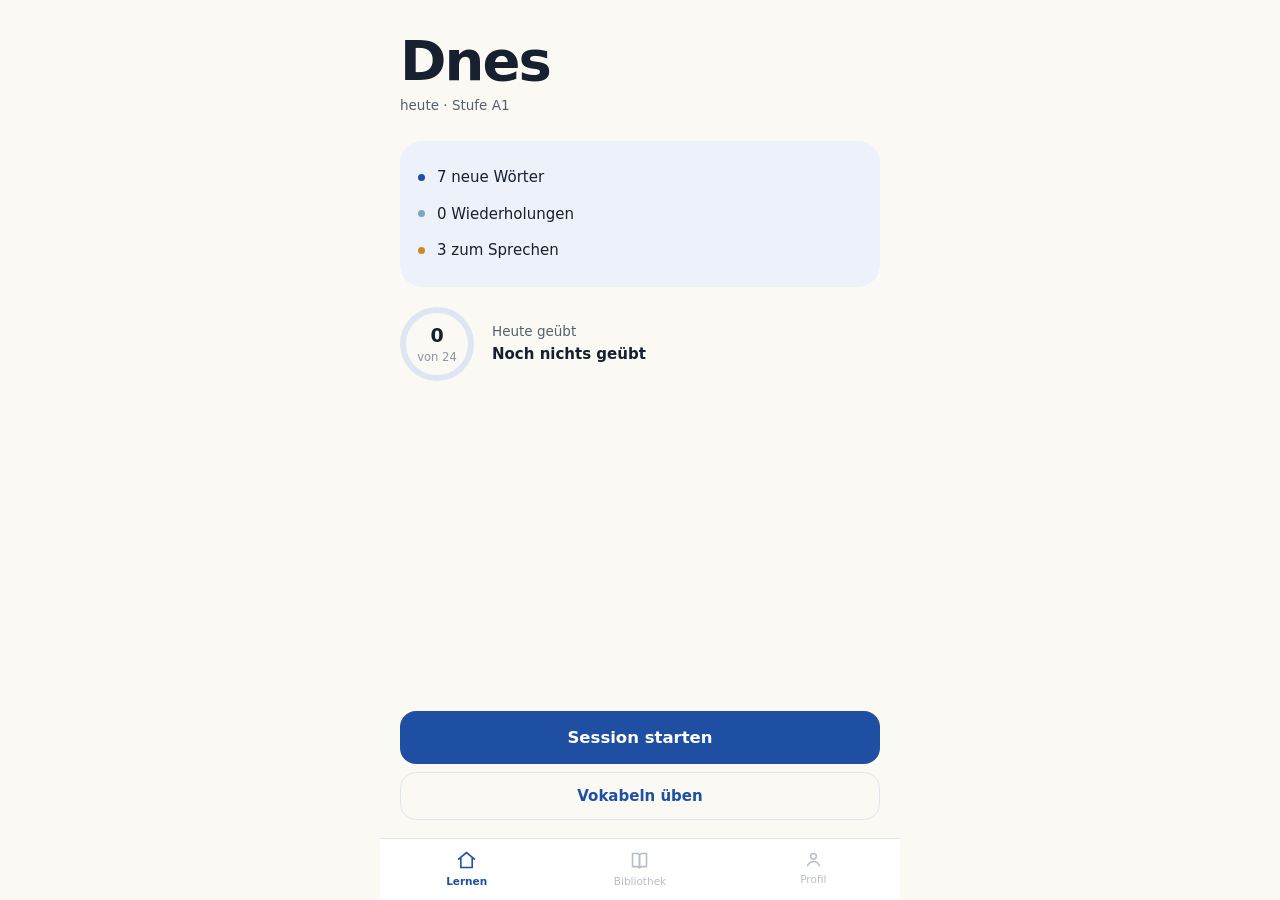
==== commit 26c30cc0: "Add files via upload" ====
--- a/index.html
+++ b/index.html
@@ -13,13 +13,13 @@
 <link rel="apple-touch-icon" href="[data-uri]"/>
 <link rel="icon" href="[data-uri]"/>
 <link rel="manifest" href="manifest.json"/>
-<link rel="stylesheet" href="styles.css"/>
+<link rel="stylesheet" href="styles.css?v=4"/>
 </head>
 <body>
 <div id="app"></div>
-<script src="core.js"></script>
-<script src="ui.js"></script>
-<script src="events.js"></script>
+<script src="core.js?v=4"></script>
+<script src="ui.js?v=4"></script>
+<script src="events.js?v=4"></script>
 <script>
 if ('serviceWorker' in navigator) {
   window.addEventListener('load', function () {
--- a/styles.css
+++ b/styles.css
@@ -314,3 +314,48 @@
 .spacer{height:26px;}
 .center{text-align:center;}
 .flexcol{display:flex;flex-direction:column;justify-content:center;flex:1;}
+
+/* ---------- Überspringen ---------- */
+.skip{
+  width:26px;height:26px;border-radius:50%;flex:none;
+  display:flex;align-items:center;justify-content:center;color:var(--ink-4);
+}
+.skip:active{color:var(--cobalt);background:var(--tint);}
+
+/* ---------- Schalter ---------- */
+.toggle{
+  width:50px;height:30px;border-radius:99px;background:var(--line);
+  flex:none;padding:3px;display:flex;transition:background .18s;
+}
+.toggle i{
+  width:24px;height:24px;border-radius:50%;background:var(--surface);
+  display:block;transition:transform .18s;
+  box-shadow:0 1px 3px rgba(0,0,0,.18);
+}
+.toggle.on{background:var(--cobalt);}
+.toggle.on i{transform:translateX(20px);}
+
+/* ---------- Zweitrangiger Knopf ---------- */
+.btn-quiet{
+  display:block;width:100%;padding:14px;border-radius:var(--r-m);margin-top:8px;
+  background:transparent;border:1.5px solid var(--cobalt-wash);
+  color:var(--cobalt);font-size:15px;font-weight:600;text-align:center;
+}
+.btn-quiet:active{background:var(--tint);}
+
+/* ---------- Paare zuordnen ---------- */
+.pairgrid{display:flex;gap:10px;}
+.paircol{flex:1;display:flex;flex-direction:column;gap:9px;}
+.pairbtn{
+  padding:14px 10px;border-radius:var(--r-m);background:var(--surface);
+  border:1.5px solid var(--line);font-size:14.5px;text-align:center;
+  transition:background .15s,border-color .15s,opacity .2s;
+}
+.pairbtn.sel{border-color:var(--cobalt);background:var(--tint);color:var(--cobalt);font-weight:620;}
+.pairbtn.done{opacity:.28;border-style:dashed;}
+.pairbtn.miss{border-color:var(--bad);background:var(--bad-wash);color:var(--bad);}
+
+/* ---------- Übungsmodus ---------- */
+.drillscore{display:flex;gap:9px;font-size:13px;font-weight:620;flex:none;}
+.drillscore .dg{color:var(--good);}
+.drillscore .dr{color:var(--bad);}
